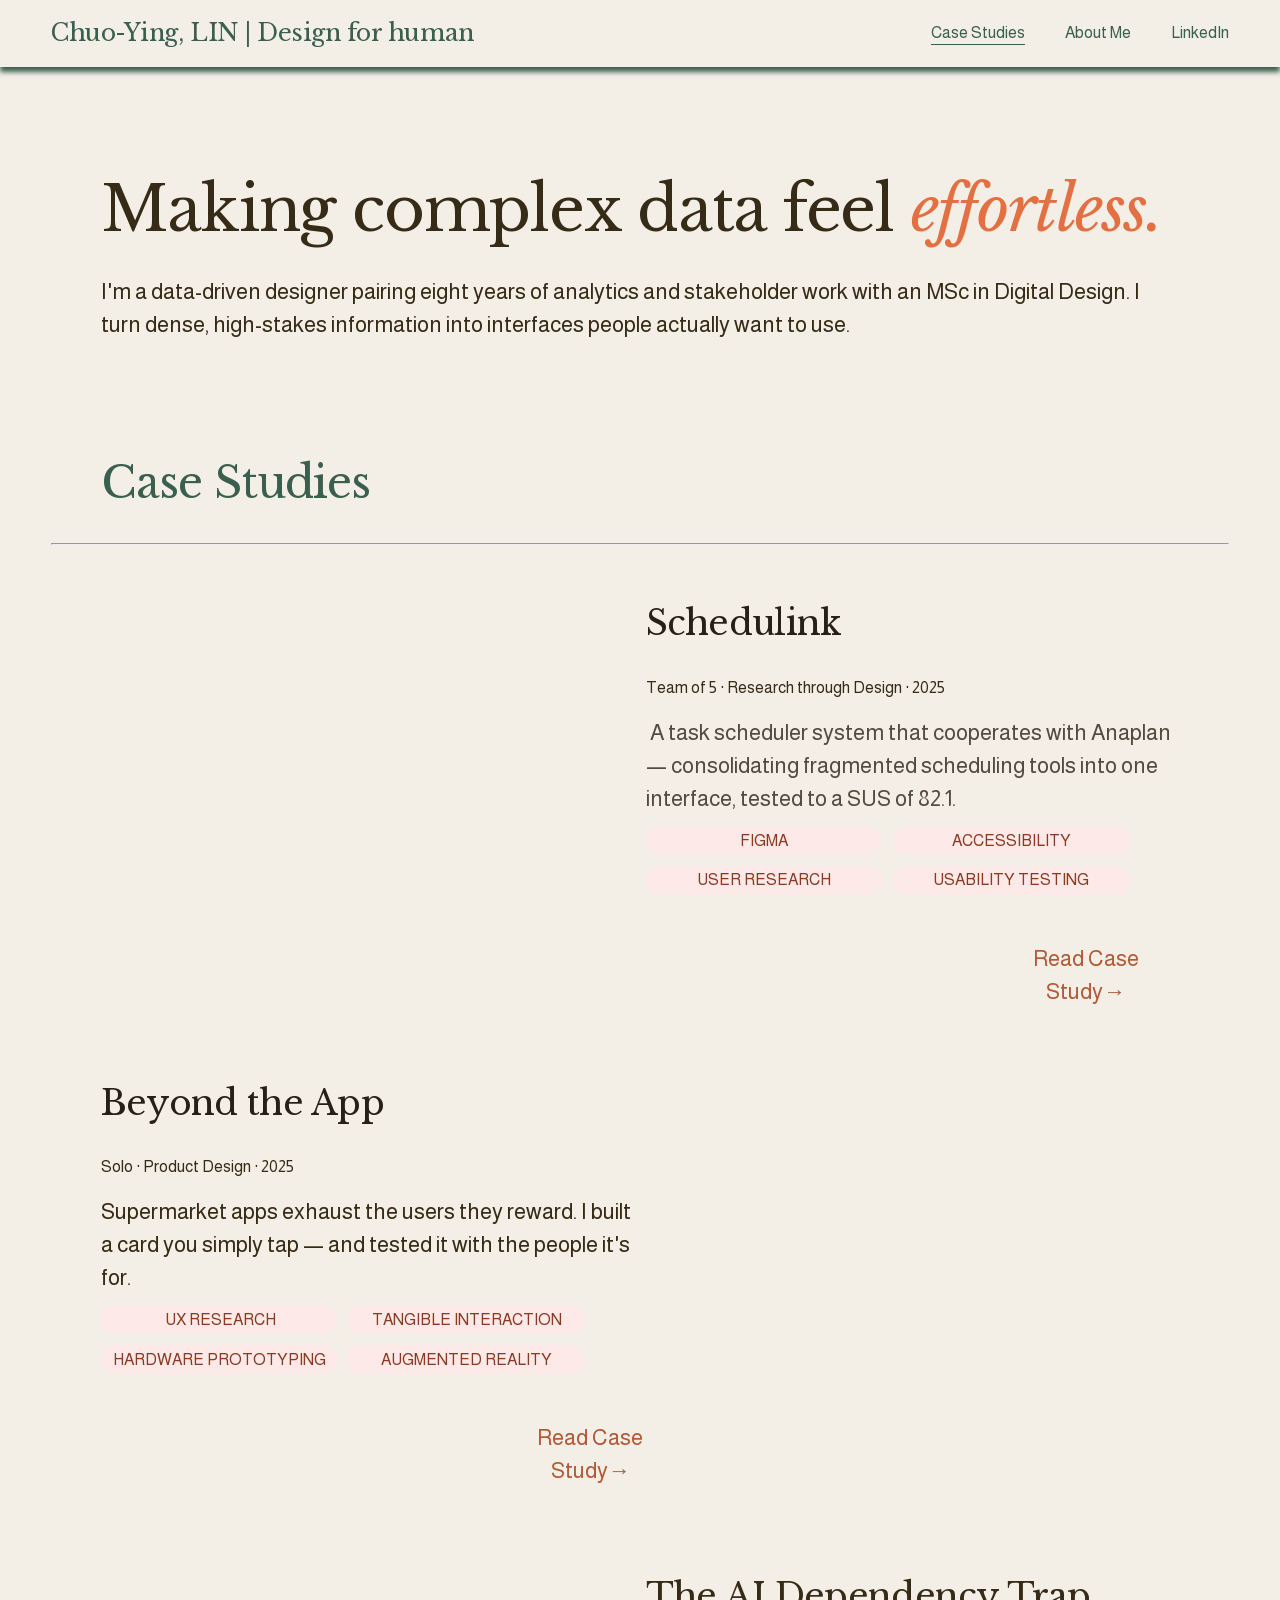
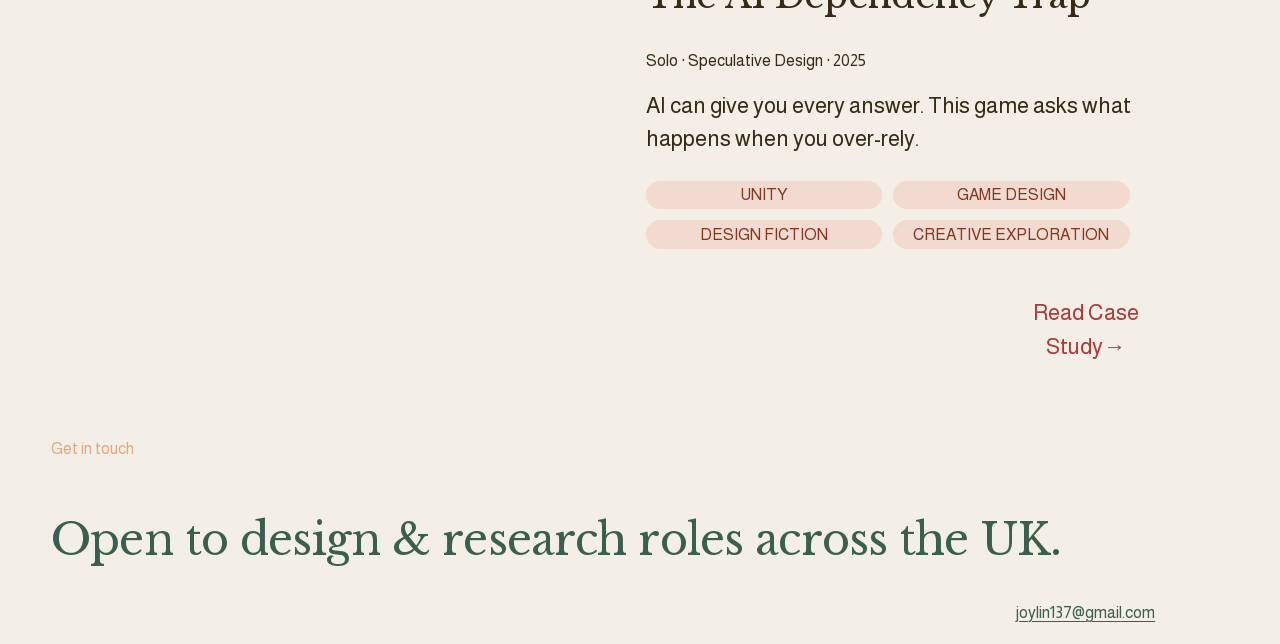
==== index.html @ f131fd14 "Complete portfolio pages, navigation and demonstration videos" ====
<!DOCTYPE html>

<html lang="en" xmlns:fb="http://www.facebook.com/2008/fbml" xmlns:og="http://opengraphprotocol.org/schema/">
<head>
<meta content="IE=edge,chrome=1" http-equiv="X-UA-Compatible"/>
<meta content="width=device-width, initial-scale=1" name="viewport"/>
<base href=""/>
<meta charset="utf-8"/>
<title>Chuo-Ying, LIN | Design for human</title>
<meta content="Sec-CH-UA-Platform-Version, Sec-CH-UA-Model" http-equiv="Accept-CH"/><link href="27d34fd9d0-default-favicon.ico" rel="icon" type="image/x-icon"/>
<meta content="Chuo-Ying, LIN | Design for human" property="og:site_name"/>
<meta content="Chuo-Ying, LIN | Design for human" property="og:title"/>
<meta content="website" property="og:type"/>
<meta content="Chuo-Ying, LIN | Design for human" itemprop="name"/>
<meta content="https://heron-scarlet-486f.squarespace.com" itemprop="url"/>
<meta content="Chuo-Ying, LIN | Design for human" name="twitter:title"/>
<meta content="https://heron-scarlet-486f.squarespace.com" name="twitter:url"/>
<meta content="summary" name="twitter:card"/>
<meta content="" name="description"/>
<style>
/* latin */
@font-face {
  font-family: 'Almarai';
  font-style: normal;
  font-weight: 700;
  font-display: swap;
  src: url("fd59261729-latin.woff2") format('woff2');
  unicode-range: U+0000-00FF, U+0131, U+0152-0153, U+02BB-02BC, U+02C6, U+02DA, U+02DC, U+0304, U+0308, U+0329, U+2000-206F, U+20AC, U+2122, U+2191, U+2193, U+2212, U+2215, U+FEFF, U+FFFD;
}
/* arabic */
@font-face {
  font-family: 'Almarai';
  font-style: normal;
  font-weight: 700;
  font-display: swap;
  src: url("c900087bc6-arabic.woff2") format('woff2');
  unicode-range: U+0600-06FF, U+0750-077F, U+0870-088E, U+0890-0891, U+0897-08E1, U+08E3-08FF, U+200C-200E, U+2010-2011, U+204F, U+2E41, U+FB50-FDFF, U+FE70-FE74, U+FE76-FEFC, U+102E0-102FB, U+10E60-10E7E, U+10EC2-10EC4, U+10EFC-10EFF, U+1EE00-1EE03, U+1EE05-1EE1F, U+1EE21-1EE22, U+1EE24, U+1EE27, U+1EE29-1EE32, U+1EE34-1EE37, U+1EE39, U+1EE3B, U+1EE42, U+1EE47, U+1EE49, U+1EE4B, U+1EE4D-1EE4F, U+1EE51-1EE52, U+1EE54, U+1EE57, U+1EE59, U+1EE5B, U+1EE5D, U+1EE5F, U+1EE61-1EE62, U+1EE64, U+1EE67-1EE6A, U+1EE6C-1EE72, U+1EE74-1EE77, U+1EE79-1EE7C, U+1EE7E, U+1EE80-1EE89, U+1EE8B-1EE9B, U+1EEA1-1EEA3, U+1EEA5-1EEA9, U+1EEAB-1EEBB, U+1EEF0-1EEF1;
}
/* latin */
@font-face {
  font-family: 'Almarai';
  font-style: normal;
  font-weight: 400;
  font-display: swap;
  src: url("6698c12792-latin.woff2") format('woff2');
  unicode-range: U+0000-00FF, U+0131, U+0152-0153, U+02BB-02BC, U+02C6, U+02DA, U+02DC, U+0304, U+0308, U+0329, U+2000-206F, U+20AC, U+2122, U+2191, U+2193, U+2212, U+2215, U+FEFF, U+FFFD;
}
/* arabic */
@font-face {
  font-family: 'Almarai';
  font-style: normal;
  font-weight: 400;
  font-display: swap;
  src: url("5f02bb0fc9-arabic.woff2") format('woff2');
  unicode-range: U+0600-06FF, U+0750-077F, U+0870-088E, U+0890-0891, U+0897-08E1, U+08E3-08FF, U+200C-200E, U+2010-2011, U+204F, U+2E41, U+FB50-FDFF, U+FE70-FE74, U+FE76-FEFC, U+102E0-102FB, U+10E60-10E7E, U+10EC2-10EC4, U+10EFC-10EFF, U+1EE00-1EE03, U+1EE05-1EE1F, U+1EE21-1EE22, U+1EE24, U+1EE27, U+1EE29-1EE32, U+1EE34-1EE37, U+1EE39, U+1EE3B, U+1EE42, U+1EE47, U+1EE49, U+1EE4B, U+1EE4D-1EE4F, U+1EE51-1EE52, U+1EE54, U+1EE57, U+1EE59, U+1EE5B, U+1EE5D, U+1EE5F, U+1EE61-1EE62, U+1EE64, U+1EE67-1EE6A, U+1EE6C-1EE72, U+1EE74-1EE77, U+1EE79-1EE7C, U+1EE7E, U+1EE80-1EE89, U+1EE8B-1EE9B, U+1EEA1-1EEA3, U+1EEA5-1EEA9, U+1EEAB-1EEBB, U+1EEF0-1EEF1;
}
/* latin */
@font-face {
  font-family: 'Libre Baskerville';
  font-style: italic;
  font-weight: 400;
  font-display: swap;
  src: url("f5c833bc6b-latin.woff2") format('woff2');
  unicode-range: U+0000-00FF, U+0131, U+0152-0153, U+02BB-02BC, U+02C6, U+02DA, U+02DC, U+0304, U+0308, U+0329, U+2000-206F, U+20AC, U+2122, U+2191, U+2193, U+2212, U+2215, U+FEFF, U+FFFD;
}
/* latin-ext */
@font-face {
  font-family: 'Libre Baskerville';
  font-style: italic;
  font-weight: 400;
  font-display: swap;
  src: url("65380b8a50-latin-ext.woff2") format('woff2');
  unicode-range: U+0100-02BA, U+02BD-02C5, U+02C7-02CC, U+02CE-02D7, U+02DD-02FF, U+0304, U+0308, U+0329, U+1D00-1DBF, U+1E00-1E9F, U+1EF2-1EFF, U+2020, U+20A0-20AB, U+20AD-20C0, U+2113, U+2C60-2C7F, U+A720-A7FF;
}
/* latin-ext */
@font-face {
  font-family: 'Libre Baskerville';
  font-style: normal;
  font-weight: 700;
  font-display: swap;
  src: url("0db8cda6ce-latin-ext.woff2") format('woff2');
  unicode-range: U+0100-02BA, U+02BD-02C5, U+02C7-02CC, U+02CE-02D7, U+02DD-02FF, U+0304, U+0308, U+0329, U+1D00-1DBF, U+1E00-1E9F, U+1EF2-1EFF, U+2020, U+20A0-20AB, U+20AD-20C0, U+2113, U+2C60-2C7F, U+A720-A7FF;
}
/* latin */
@font-face {
  font-family: 'Libre Baskerville';
  font-style: normal;
  font-weight: 700;
  font-display: swap;
  src: url("313c40c06b-latin.woff2") format('woff2');
  unicode-range: U+0000-00FF, U+0131, U+0152-0153, U+02BB-02BC, U+02C6, U+02DA, U+02DC, U+0304, U+0308, U+0329, U+2000-206F, U+20AC, U+2122, U+2191, U+2193, U+2212, U+2215, U+FEFF, U+FFFD;
}
/* latin */
@font-face {
  font-family: 'Libre Baskerville';
  font-style: normal;
  font-weight: 400;
  font-display: swap;
  src: url("2a86ee684d-latin.woff2") format('woff2');
  unicode-range: U+0000-00FF, U+0131, U+0152-0153, U+02BB-02BC, U+02C6, U+02DA, U+02DC, U+0304, U+0308, U+0329, U+2000-206F, U+20AC, U+2122, U+2191, U+2193, U+2212, U+2215, U+FEFF, U+FFFD;
}
/* latin-ext */
@font-face {
  font-family: 'Libre Baskerville';
  font-style: normal;
  font-weight: 400;
  font-display: swap;
  src: url("05c8846d68-latin-ext.woff2") format('woff2');
  unicode-range: U+0100-02BA, U+02BD-02C5, U+02C7-02CC, U+02CE-02D7, U+02DD-02FF, U+0304, U+0308, U+0329, U+1D00-1DBF, U+1E00-1E9F, U+1EF2-1EFF, U+2020, U+20A0-20AB, U+20AD-20C0, U+2113, U+2C60-2C7F, U+A720-A7FF;
}
</style>
<link href="5c6bf4104c25.css" rel="stylesheet" type="text/css"/>
<link href="fbe416521956.css" rel="stylesheet" type="text/css"/><link href="8441e3e62c55.css" rel="stylesheet" type="text/css"/><link href="683192df95f7.css" rel="stylesheet" type="text/css"/><link href="09b1dc1b3263.css" rel="stylesheet" type="text/css"/><link href="05590d81c155.css" rel="stylesheet" type="text/css"/><link href="92e365e55bc1.css" rel="stylesheet" type="text/css"/>
<link href="static.css" rel="stylesheet"/></head>
<body class="tweak-blog-alternating-side-by-side-width-full tweak-blog-alternating-side-by-side-image-aspect-ratio-11-square tweak-blog-alternating-side-by-side-text-alignment-left tweak-blog-alternating-side-by-side-read-more-style-show tweak-blog-alternating-side-by-side-image-text-alignment-middle tweak-blog-alternating-side-by-side-delimiter-bullet tweak-blog-alternating-side-by-side-meta-position-top tweak-blog-alternating-side-by-side-primary-meta-categories tweak-blog-alternating-side-by-side-secondary-meta-date tweak-blog-alternating-side-by-side-excerpt-show image-block-poster-text-alignment-center image-block-card-content-position-center image-block-card-text-alignment-left image-block-overlap-content-position-center image-block-overlap-text-alignment-left image-block-collage-content-position-center image-block-collage-text-alignment-left image-block-stack-text-alignment-left form-use-theme-colors form-field-style-solid form-field-shape-square form-field-border-all form-field-checkbox-type-icon form-field-checkbox-fill-solid form-field-checkbox-color-inverted form-field-checkbox-shape-square form-field-checkbox-layout-stack form-field-radio-type-icon form-field-radio-fill-solid form-field-radio-color-normal form-field-radio-shape-pill form-field-radio-layout-stack form-field-survey-fill-solid form-field-survey-color-normal form-field-survey-shape-pill form-field-hover-focus-outline form-submit-button-style-label tweak-global-animations-complexity-level-detailed tweak-global-animations-animation-style-fade tweak-global-animations-animation-type-none tweak-global-animations-animation-curve-ease tweak-blog-masonry-width-full tweak-blog-masonry-text-alignment-left tweak-blog-masonry-primary-meta-categories tweak-blog-masonry-secondary-meta-date tweak-blog-masonry-meta-position-top tweak-blog-masonry-read-more-style-show tweak-blog-masonry-delimiter-space tweak-blog-masonry-image-placement-above tweak-blog-masonry-excerpt-show tweak-portfolio-grid-overlay-width-full tweak-portfolio-grid-overlay-height-large tweak-portfolio-grid-overlay-image-aspect-ratio-34-three-four-vertical tweak-portfolio-grid-overlay-text-placement-center tweak-portfolio-grid-overlay-show-text-after-hover tweak-blog-single-column-width-full tweak-blog-single-column-text-alignment-center tweak-blog-single-column-image-placement-above tweak-blog-single-column-delimiter-bullet tweak-blog-single-column-read-more-style-show tweak-blog-single-column-primary-meta-date tweak-blog-single-column-secondary-meta-categories tweak-blog-single-column-meta-position-top tweak-blog-single-column-content-title-only header-width-full tweak-fixed-header tweak-fixed-header-style-basic tweak-blog-item-width-medium tweak-blog-item-text-alignment-center tweak-blog-item-meta-position-above-title tweak-blog-item-show-categories tweak-blog-item-show-date tweak-blog-item-delimiter-bullet tweak-blog-side-by-side-width-full tweak-blog-side-by-side-image-placement-left tweak-blog-side-by-side-image-aspect-ratio-11-square tweak-blog-side-by-side-primary-meta-categories tweak-blog-side-by-side-secondary-meta-date tweak-blog-side-by-side-meta-position-top tweak-blog-side-by-side-text-alignment-left tweak-blog-side-by-side-image-text-alignment-middle tweak-blog-side-by-side-read-more-style-show tweak-blog-side-by-side-delimiter-bullet tweak-blog-side-by-side-excerpt-show primary-button-style-solid primary-button-shape-pill secondary-button-style-outline secondary-button-shape-pill tertiary-button-style-outline tertiary-button-shape-square tweak-events-stacked-width-full tweak-events-stacked-height-large tweak-events-stacked-show-thumbnails tweak-events-stacked-thumbnail-size-32-standard tweak-events-stacked-date-style-with-text tweak-events-stacked-show-time tweak-events-stacked-show-location tweak-events-stacked-show-excerpt tweak-blog-basic-grid-width-inset tweak-blog-basic-grid-image-aspect-ratio-32-standard tweak-blog-basic-grid-text-alignment-left tweak-blog-basic-grid-delimiter-bullet tweak-blog-basic-grid-image-placement-above tweak-blog-basic-grid-read-more-style-show tweak-blog-basic-grid-primary-meta-date tweak-blog-basic-grid-secondary-meta-categories tweak-blog-basic-grid-excerpt-show tweak-portfolio-grid-basic-width-full tweak-portfolio-grid-basic-height-large tweak-portfolio-grid-basic-image-aspect-ratio-11-square tweak-portfolio-grid-basic-text-alignment-left tweak-portfolio-grid-basic-hover-effect-fade header-overlay-alignment-center tweak-portfolio-index-background-link-format-stacked tweak-portfolio-index-background-width-full tweak-portfolio-index-background-height-large tweak-portfolio-index-background-vertical-alignment-middle tweak-portfolio-index-background-horizontal-alignment-center tweak-portfolio-index-background-delimiter-none tweak-portfolio-index-background-animation-type-fade tweak-portfolio-index-background-animation-duration-medium tweak-portfolio-hover-follow-layout-inline tweak-portfolio-hover-follow-delimiter-bullet tweak-portfolio-hover-follow-animation-type-fade tweak-portfolio-hover-follow-animation-duration-fast tweak-portfolio-hover-static-layout-inline tweak-portfolio-hover-static-front tweak-portfolio-hover-static-delimiter-hyphen tweak-portfolio-hover-static-animation-type-fade tweak-portfolio-hover-static-animation-duration-fast hide-opentable-icons opentable-style-dark tweak-product-quick-view-button-style-floating tweak-product-quick-view-button-position-bottom tweak-product-quick-view-lightbox-excerpt-display-truncate tweak-product-quick-view-lightbox-show-arrows tweak-product-quick-view-lightbox-show-close-button tweak-product-quick-view-lightbox-controls-weight-light native-currency-code-gbp collection-type-page collection-6a208cc200edfe4a06536084 collection-layout-default homepage mobile-style-available sqs-seven-one static-portfolio" id="collection-6a208cc200edfe4a06536084" tabindex="-1">
<div class="clearfix site-wrapper" id="siteWrapper">
<header class="header theme-col--primary" id="header" style="
      
        --headerDropShadowColor: hsla(37.89, 37%, 90%, 1);
      
      
        --headerBorderColor: hsla(var(--black-hsl), 1);
      
      
        --solidHeaderBackgroundColor: hsla(var(--accent-hsl), 1);
      
      
        --solidHeaderNavigationColor: hsla(var(--black-hsl), 1);
      
      
        --gradientHeaderBackgroundColor: hsla(var(--accent-hsl), 1);
      
      
        --gradientHeaderNavigationColor: hsla(var(--black-hsl), 1);
      
    " tabindex="-1">
<svg style="display:none" viewbox="0 0 22 22" xmlns="http://www.w3.org/2000/svg">
<symbol id="circle">
<path d="M11.5 17C14.5376 17 17 14.5376 17 11.5C17 8.46243 14.5376 6 11.5 6C8.46243 6 6 8.46243 6 11.5C6 14.5376 8.46243 17 11.5 17Z" fill="none"></path>
</symbol>
<symbol id="circleFilled">
<path d="M11.5 17C14.5376 17 17 14.5376 17 11.5C17 8.46243 14.5376 6 11.5 6C8.46243 6 6 8.46243 6 11.5C6 14.5376 8.46243 17 11.5 17Z"></path>
</symbol>
<symbol id="dash">
<path d="M11 11H19H3"></path>
</symbol>
<symbol id="squareFilled">
<rect height="11" width="11" x="6" y="6"></rect>
</symbol>
<symbol id="square">
<rect fill="none" height="9" stroke="inherit" width="9" x="7" y="7"></rect>
</symbol>
<symbol id="plus">
<path d="M11 3V19"></path>
<path d="M19 11L3 11"></path>
</symbol>
<symbol id="closedArrow">
<path d="M11 11V2M11 18.1797L17 11.1477L5 11.1477L11 18.1797Z" fill="none"></path>
</symbol>
<symbol id="closedArrowFilled">
<path d="M11 11L11 2" fill="none" stroke="inherit"></path>
<path clip-rule="evenodd" d="M2.74695 9.38428L19.038 9.38428L10.8925 19.0846L2.74695 9.38428Z" fill-rule="evenodd" stroke-width="1"></path>
</symbol>
<symbol id="closedArrowHead" viewbox="0 0 22 22" xmlns="http://www.w3.org/2000/symbol">
<path d="M18 7L11 15L4 7L18 7Z" fill="none" stroke="inherit"></path>
</symbol>
<symbol id="closedArrowHeadFilled" viewbox="0 0 22 22" xmlns="http://www.w3.org/2000/symbol">
<path d="M18.875 6.5L11 15.5L3.125 6.5L18.875 6.5Z"></path>
</symbol>
<symbol id="openArrow">
<path d="M11 18.3591L11 3" fill="none" stroke="inherit"></path>
<path d="M18 11.5L11 18.5L4 11.5" fill="none" stroke="inherit"></path>
</symbol>
<symbol id="openArrowHead">
<path d="M18 7L11 14L4 7" fill="none"></path>
</symbol>
<symbol id="pinchedArrow">
<path d="M11 17.3591L11 2" fill="none"></path>
<path d="M2 11C5.85455 12.2308 8.81818 14.9038 11 18C13.1818 14.8269 16.1455 12.1538 20 11" fill="none"></path>
</symbol>
<symbol id="pinchedArrowFilled">
<path d="M11.05 10.4894C7.04096 8.73759 1.05005 8 1.05005 8C6.20459 11.3191 9.41368 14.1773 11.05 21C12.6864 14.0851 15.8955 11.227 21.05 8C21.05 8 15.0591 8.73759 11.05 10.4894Z" stroke-width="1"></path>
<path d="M11 11L11 1" fill="none"></path>
</symbol>
<symbol id="pinchedArrowHead">
<path d="M2 7.24091C5.85455 8.40454 8.81818 10.9318 11 13.8591C13.1818 10.8591 16.1455 8.33181 20 7.24091" fill="none"></path>
</symbol>
<symbol id="pinchedArrowHeadFilled">
<path d="M11.05 7.1591C7.04096 5.60456 1.05005 4.95001 1.05005 4.95001C6.20459 7.89547 9.41368 10.4318 11.05 16.4864C12.6864 10.35 15.8955 7.81365 21.05 4.95001C21.05 4.95001 15.0591 5.60456 11.05 7.1591Z"></path>
</symbol>
</svg>
<div class="sqs-announcement-bar-dropzone"></div>
<div class="header-announcement-bar-wrapper">
<a class="header-skip-link sqs-button-element--primary" href="#page">
        Skip to Content
      </a>
<style>
    @supports (-webkit-backdrop-filter: none) or (backdrop-filter: none) {
        .header-blur-background {

-webkit-backdrop-filter: blur(12px);
backdrop-filter: blur(12px);


        }
    }
</style>
<div class="header-border" style="


  
    border-width: 0px 0px 1px 0px !important;
  



"></div>
<div class="header-dropshadow" style="
  box-shadow: 0px 5px 5px 0px;
"></div>
<div>
<div class="header-background-solid" style="opacity: calc(100 * .01)"></div>
</div>
<div class="header-inner container--fluid header-mobile-layout-logo-left-nav-right header-layout-nav-right">
<div class="header-background theme-bg--primary"></div>
<div class="header-display-desktop">
<div class="header-title-nav-wrapper">
<div class="header-title">
<div class="header-title-text">
<a href="index.html" id="site-title">Chuo-Ying, LIN | Design for human</a>
</div>
</div>
<div class="header-nav">
<div class="header-nav-wrapper">
<nav class="header-nav-list">
<div class="header-nav-item header-nav-item--collection header-nav-item--active header-nav-item--homepage">
<a aria-current="page" href="index.html">
        Case Studies
      </a>
</div>
<div class="header-nav-item header-nav-item--collection">
<a href="about-me.html">
        About Me
      </a>
</div>
<div class="header-nav-item header-nav-item--external">
<a href="https://www.linkedin.com/in/chuo-ying-lin-6216887a/" rel="noopener noreferrer" target="_blank">LinkedIn</a>
</div>
</nav>
</div>
</div>
</div>
<div class="header-actions header-actions--right">
<div class="showOnMobile">
</div>
<div class="showOnDesktop">
</div>
</div>
<style>
  .top-bun, 
  .patty, 
  .bottom-bun {
    height: 1px;
  }
</style>
<div class="header-burger menu-overlay-does-not-have-visible-non-navigation-items no-actions">
<button class="header-burger-btn burger">
<span class="js-header-burger-open-title visually-hidden" hidden="">Open Menu</span>
<span class="js-header-burger-close-title visually-hidden" hidden="">Close Menu</span>
<div class="burger-box">
<div class="burger-inner header-menu-icon-doubleLineHamburger">
<div class="top-bun"></div>
<div class="patty"></div>
<div class="bottom-bun"></div>
</div>
</div>
</button>
</div>
</div>
<div class="header-display-mobile">
<div class="header-title-nav-wrapper">
<div class="header-title">
<div class="header-title-text">
<a href="index.html" id="site-title">Chuo-Ying, LIN | Design for human</a>
</div>
</div>
<div class="header-nav">
<div class="header-nav-wrapper">
<nav class="header-nav-list">
<div class="header-nav-item header-nav-item--collection header-nav-item--active header-nav-item--homepage">
<a aria-current="page" href="index.html">
        Case Studies
      </a>
</div>
<div class="header-nav-item header-nav-item--collection">
<a href="about-me.html">
        About Me
      </a>
</div>
<div class="header-nav-item header-nav-item--external">
<a href="https://www.linkedin.com/in/chuo-ying-lin-6216887a/" rel="noopener noreferrer" target="_blank">LinkedIn</a>
</div>
</nav>
</div>
</div>
</div>
<div class="header-actions header-actions--right">
<div class="showOnMobile">
</div>
<div class="showOnDesktop">
</div>
</div>
<style>
  .top-bun, 
  .patty, 
  .bottom-bun {
    height: 1px;
  }
</style>
<div class="header-burger menu-overlay-does-not-have-visible-non-navigation-items no-actions">
<button class="header-burger-btn burger">
<span class="js-header-burger-open-title visually-hidden" hidden="">Open Menu</span>
<span class="js-header-burger-close-title visually-hidden" hidden="">Close Menu</span>
<div class="burger-box">
<div class="burger-inner header-menu-icon-doubleLineHamburger">
<div class="top-bun"></div>
<div class="patty"></div>
<div class="bottom-bun"></div>
</div>
</div>
</button>
</div>
</div>
</div>
</div>
<div class="header-menu header-menu--folder-list white">
<div class="header-menu-bg theme-bg--primary"></div>
<div class="header-menu-nav">
<nav class="header-menu-nav-list">
<div class="header-menu-nav-folder">
<div class="header-menu-nav-folder-content">
<div class="header-menu-nav-wrapper">
<div class="container header-menu-nav-item header-menu-nav-item--collection header-menu-nav-item--active header-menu-nav-item--homepage">
<a aria-current="page" href="index.html">
<div class="header-menu-nav-item-content">
Case Studies
</div>
</a>
</div>
<div class="container header-menu-nav-item header-menu-nav-item--collection">
<a href="about-me.html">
<div class="header-menu-nav-item-content">
About Me
</div>
</a>
</div>
<div class="container header-menu-nav-item header-menu-nav-item--external">
<a href="https://www.linkedin.com/in/chuo-ying-lin-6216887a/" rel="noopener noreferrer" target="_blank">LinkedIn</a>
</div>
</div>
</div>
</div>
</nav>
</div>
</div>
</header>
<main class="container" id="page" role="main">
<article class="page-regions" id="page-regions">
<section class="region">
<section class="page-section full-bleed-section layout-engine-section background-width--full-bleed section-height--custom content-width--wide horizontal-alignment--center vertical-alignment--middle white" style="min-height: 1vh;">
<div class="section-border">
<div class="section-background">
</div>
</div>
<div class="content-wrapper" style="
      
        
          
          padding-top: calc(1vmax / 10); padding-bottom: calc(1vmax / 10);
        
      
    ">
<div class="content">
<div><style>

.fe-6a208cc200edfe4a06536086 {
  --grid-gutter: calc(var(--sqs-mobile-site-gutter, 6vw) - 11.0px);
  --cell-max-width: calc( ( var(--sqs-site-max-width, 1500px) - (11.0px * (8 - 1)) ) / 8 );

  display: grid;
  position: relative;
  grid-area: 1/1/-1/-1;
  grid-template-rows: repeat(11,minmax(24px, auto));
  grid-template-columns:
    minmax(var(--grid-gutter), 1fr)
    repeat(8, minmax(0, var(--cell-max-width)))
    minmax(var(--grid-gutter), 1fr);
  row-gap: 11.0px;
  column-gap: 11.0px;
  overflow-x: hidden;
  overflow-x: clip;
}

@media (min-width: 768px) {
  .background-width--inset .fe-6a208cc200edfe4a06536086 {
    --inset-padding: calc(var(--sqs-site-gutter) * 2);
  }

  .fe-6a208cc200edfe4a06536086 {
    --grid-gutter: calc(var(--sqs-site-gutter, 4vw) - 11.0px);
    --cell-max-width: calc( ( var(--sqs-site-max-width, 1500px) - (11.0px * (24 - 1)) ) / 24 );
    --inset-padding: 0vw;

    --row-height-scaling-factor: 0.0215;
    --container-width: min(var(--sqs-site-max-width, 1500px), calc(100vw - var(--sqs-site-gutter, 4vw) * 2 - var(--inset-padding) ));

    grid-template-rows: repeat(10,minmax(calc(var(--container-width) * var(--row-height-scaling-factor)), auto));
    grid-template-columns:
      minmax(var(--grid-gutter), 1fr)
      repeat(24, minmax(0, var(--cell-max-width)))
      minmax(var(--grid-gutter), 1fr);
  }
}


  .fe-block-c319d968d40729ed6d87 {
    grid-area: 2/2/10/10;
    z-index: 1;

    @media (max-width: 767px) {
      
      
    }
  }

  .fe-block-c319d968d40729ed6d87 .sqs-block {
    justify-content: center;
  }

  .fe-block-c319d968d40729ed6d87 .sqs-block-alignment-wrapper {
    align-items: center;
  }

  @media (min-width: 768px) {
    .fe-block-c319d968d40729ed6d87 {
      grid-area: 4/3/10/25;
      z-index: 2;

      

      
    }

    .fe-block-c319d968d40729ed6d87 .sqs-block {
      justify-content: flex-start;
    }

    .fe-block-c319d968d40729ed6d87 .sqs-block-alignment-wrapper {
      align-items: flex-start;
    }
  }

</style><div class="fluid-engine fe-6a208cc200edfe4a06536086"><div class="fe-block fe-block-c319d968d40729ed6d87"><div class="sqs-block website-component-block sqs-block-website-component sqs-block-html html-block" id="block-c319d968d40729ed6d87"><div class="sqs-block-content"><div class="sqs-text-block-container">
<div class="sqs-html-content"><h1 style="text-align: start; ; white-space:pre-wrap;"><span class="sqsrte-text-color--darkAccent">Making complex data feel </span><span class="sqsrte-text-color--custom" style="color: #E27043;"><em>effortless.</em></span></h1><p class="sqsrte-large" style="text-align: start; ; white-space:pre-wrap;"><span class="sqsrte-text-color--darkAccent">I'm a data-driven designer pairing eight years of analytics and stakeholder work with an MSc in Digital Design. I turn dense, high-stakes information into interfaces people actually want to use.</span></p></div>
<style id="container-styles">#block-c319d968d40729ed6d87 {
    
    --stroke-style: none;--stroke-thickness: 6px;
    
      
      
      
    



  }

  #block-c319d968d40729ed6d87 .sqs-html-content {
    
    --tweak-text-block-padding: 6% 6% 6% 6%;
  --tweak-text-block-padding: initial;
}

  .fe-block-c319d968d40729ed6d87 {
      mix-blend-mode: var(--tweak-text-block-blend
  );
      border-radius: var(--tweak-text-block-radius);
  }

  
  
.fe-block-c319d968d40729ed6d87 {
      --tweak-text-block-radius: 0px 0px 0px 0px;
    }


  
  .fe-block-c319d968d40729ed6d87 {
      --tweak-text-block-blend
  : normal;
    }
  

  .fe-block-c319d968d40729ed6d87 {
    --blur-value: blur(15px);}

</style>
<style id="override-container-styles">
    @media screen and (max-width: 767px) {
          


#block-c319d968d40729ed6d87 {

}
        }
    
  
    @media screen and (max-width: 767px) {
          #block-c319d968d40729ed6d87 .sqs-html-content {

}
        }
    
  @media screen and (max-width: 767px) {
          
          

          
          
          
        }</style>
<style class="transform-overrides-vars">
</style>
</div>
</div></div></div></div></div>
</div>
</div>
</section>
<section class="page-section has-section-divider full-bleed-section layout-engine-section background-width--full-bleed section-height--custom content-width--wide horizontal-alignment--center vertical-alignment--middle white" style="min-height: 1vh;">
<div class="section-border" style="clip-path: url(#section-divider-6a208cc200edfe4a0653608a);">
<div class="section-background">
</div>
</div>
<div class="content-wrapper" style="
      
        
          
          padding-top: calc(1vmax / 10); padding-bottom: calc(1vmax / 10);
        
      
    ">
<div class="content">
<div><style>

.fe-6a208cc200edfe4a06536089 {
  --grid-gutter: calc(var(--sqs-mobile-site-gutter, 6vw) - 11.0px);
  --cell-max-width: calc( ( var(--sqs-site-max-width, 1500px) - (11.0px * (8 - 1)) ) / 8 );

  display: grid;
  position: relative;
  grid-area: 1/1/-1/-1;
  grid-template-rows: repeat(28,minmax(24px, auto));
  grid-template-columns:
    minmax(var(--grid-gutter), 1fr)
    repeat(8, minmax(0, var(--cell-max-width)))
    minmax(var(--grid-gutter), 1fr);
  row-gap: 11.0px;
  column-gap: 11.0px;
  overflow-x: hidden;
  overflow-x: clip;
}

@media (min-width: 768px) {
  .background-width--inset .fe-6a208cc200edfe4a06536089 {
    --inset-padding: calc(var(--sqs-site-gutter) * 2);
  }

  .fe-6a208cc200edfe4a06536089 {
    --grid-gutter: calc(var(--sqs-site-gutter, 4vw) - 11.0px);
    --cell-max-width: calc( ( var(--sqs-site-max-width, 1500px) - (11.0px * (24 - 1)) ) / 24 );
    --inset-padding: 0vw;

    --row-height-scaling-factor: 0.0215;
    --container-width: min(var(--sqs-site-max-width, 1500px), calc(100vw - var(--sqs-site-gutter, 4vw) * 2 - var(--inset-padding) ));

    grid-template-rows: repeat(16,minmax(calc(var(--container-width) * var(--row-height-scaling-factor)), auto));
    grid-template-columns:
      minmax(var(--grid-gutter), 1fr)
      repeat(24, minmax(0, var(--cell-max-width)))
      minmax(var(--grid-gutter), 1fr);
  }
}


  .fe-block-6828f87f0c7d4d956ced {
    grid-area: 1/2/2/10;
    z-index: 2;

    @media (max-width: 767px) {
      
        
      
      
    }
  }

  .fe-block-6828f87f0c7d4d956ced .sqs-block {
    justify-content: center;
  }

  .fe-block-6828f87f0c7d4d956ced .sqs-block-alignment-wrapper {
    align-items: center;
  }

  @media (min-width: 768px) {
    .fe-block-6828f87f0c7d4d956ced {
      grid-area: 4/2/5/26;
      z-index: 3;

      
        
      

      
    }

    .fe-block-6828f87f0c7d4d956ced .sqs-block {
      justify-content: center;
    }

    .fe-block-6828f87f0c7d4d956ced .sqs-block-alignment-wrapper {
      align-items: center;
    }
  }

  .fe-block-f86ef6658e19fb8404c1 {
    grid-area: 2/2/4/10;
    z-index: 1;

    @media (max-width: 767px) {
      
      
    }
  }

  .fe-block-f86ef6658e19fb8404c1 .sqs-block {
    justify-content: flex-start;
  }

  .fe-block-f86ef6658e19fb8404c1 .sqs-block-alignment-wrapper {
    align-items: flex-start;
  }

  @media (min-width: 768px) {
    .fe-block-f86ef6658e19fb8404c1 {
      grid-area: 2/3/4/25;
      z-index: 2;

      

      
    }

    .fe-block-f86ef6658e19fb8404c1 .sqs-block {
      justify-content: flex-start;
    }

    .fe-block-f86ef6658e19fb8404c1 .sqs-block-alignment-wrapper {
      align-items: flex-start;
    }
  }

  .fe-block-aef396fa3529f5c97753 {
    grid-area: 4/2/10/10;
    z-index: 2;

    @media (max-width: 767px) {
      
      
    }
  }

  .fe-block-aef396fa3529f5c97753 .sqs-block {
    justify-content: flex-end;
  }

  .fe-block-aef396fa3529f5c97753 .sqs-block-alignment-wrapper {
    align-items: flex-end;
  }

  @media (min-width: 768px) {
    .fe-block-aef396fa3529f5c97753 {
      grid-area: 6/14/12/25;
      z-index: 4;

      

      
    }

    .fe-block-aef396fa3529f5c97753 .sqs-block {
      justify-content: flex-start;
    }

    .fe-block-aef396fa3529f5c97753 .sqs-block-alignment-wrapper {
      align-items: flex-start;
    }
  }

  .fe-block-723d7da1d6e8621dc7c1 {
    grid-area: 10/2/12/10;
    z-index: 5;

    @media (max-width: 767px) {
      
      
    }
  }

  .fe-block-723d7da1d6e8621dc7c1 .sqs-block {
    justify-content: center;
  }

  .fe-block-723d7da1d6e8621dc7c1 .sqs-block-alignment-wrapper {
    align-items: center;
  }

  @media (min-width: 768px) {
    .fe-block-723d7da1d6e8621dc7c1 {
      grid-area: 12/19/13/24;
      z-index: 8;

      

      
    }

    .fe-block-723d7da1d6e8621dc7c1 .sqs-block {
      justify-content: center;
    }

    .fe-block-723d7da1d6e8621dc7c1 .sqs-block-alignment-wrapper {
      align-items: center;
    }
  }

  .fe-block-54b2bd9221d1fe484955 {
    grid-area: 12/2/20/10;
    z-index: 0;

    @media (max-width: 767px) {
      
      
    }
  }

  .fe-block-54b2bd9221d1fe484955 .sqs-block {
    justify-content: center;
  }

  .fe-block-54b2bd9221d1fe484955 .sqs-block-alignment-wrapper {
    align-items: center;
  }

  @media (min-width: 768px) {
    .fe-block-54b2bd9221d1fe484955 {
      grid-area: 5/3/16/13;
      z-index: 1;

      

      
    }

    .fe-block-54b2bd9221d1fe484955 .sqs-block {
      justify-content: center;
    }

    .fe-block-54b2bd9221d1fe484955 .sqs-block-alignment-wrapper {
      align-items: center;
    }
  }

  .fe-block-0e3fcbe2180c3047b92a {
    grid-area: 20/2/22/10;
    z-index: 6;

    @media (max-width: 767px) {
      
      
    }
  }

  .fe-block-0e3fcbe2180c3047b92a .sqs-block {
    justify-content: center;
  }

  .fe-block-0e3fcbe2180c3047b92a .sqs-block-alignment-wrapper {
    align-items: center;
  }

  @media (min-width: 768px) {
    .fe-block-0e3fcbe2180c3047b92a {
      grid-area: 12/14/13/19;
      z-index: 9;

      

      
    }

    .fe-block-0e3fcbe2180c3047b92a .sqs-block {
      justify-content: center;
    }

    .fe-block-0e3fcbe2180c3047b92a .sqs-block-alignment-wrapper {
      align-items: center;
    }
  }

  .fe-block-759658b10d27688824ce {
    grid-area: 22/2/24/10;
    z-index: 6;

    @media (max-width: 767px) {
      
      
    }
  }

  .fe-block-759658b10d27688824ce .sqs-block {
    justify-content: center;
  }

  .fe-block-759658b10d27688824ce .sqs-block-alignment-wrapper {
    align-items: center;
  }

  @media (min-width: 768px) {
    .fe-block-759658b10d27688824ce {
      grid-area: 13/14/14/19;
      z-index: 9;

      

      
    }

    .fe-block-759658b10d27688824ce .sqs-block {
      justify-content: center;
    }

    .fe-block-759658b10d27688824ce .sqs-block-alignment-wrapper {
      align-items: center;
    }
  }

  .fe-block-86001f39364cd46a574d {
    grid-area: 24/2/26/10;
    z-index: 6;

    @media (max-width: 767px) {
      
      
    }
  }

  .fe-block-86001f39364cd46a574d .sqs-block {
    justify-content: center;
  }

  .fe-block-86001f39364cd46a574d .sqs-block-alignment-wrapper {
    align-items: center;
  }

  @media (min-width: 768px) {
    .fe-block-86001f39364cd46a574d {
      grid-area: 13/19/14/24;
      z-index: 9;

      

      
    }

    .fe-block-86001f39364cd46a574d .sqs-block {
      justify-content: center;
    }

    .fe-block-86001f39364cd46a574d .sqs-block-alignment-wrapper {
      align-items: center;
    }
  }

  .fe-block-1524eb6f2f4254fe4317 {
    grid-area: 27/2/29/10;
    z-index: 3;

    @media (max-width: 767px) {
      
      
    }
  }

  .fe-block-1524eb6f2f4254fe4317 .sqs-block {
    justify-content: center;
  }

  .fe-block-1524eb6f2f4254fe4317 .sqs-block-alignment-wrapper {
    align-items: center;
  }

  @media (min-width: 768px) {
    .fe-block-1524eb6f2f4254fe4317 {
      grid-area: 15/21/17/25;
      z-index: 6;

      

      
    }

    .fe-block-1524eb6f2f4254fe4317 .sqs-block {
      justify-content: flex-start;
    }

    .fe-block-1524eb6f2f4254fe4317 .sqs-block-alignment-wrapper {
      align-items: flex-start;
    }
  }

</style><div class="fluid-engine fe-6a208cc200edfe4a06536089"><div class="fe-block fe-block-6828f87f0c7d4d956ced"><div class="sqs-block website-component-block sqs-block-website-component sqs-block-horizontalrule horizontalrule-block" id="block-6828f87f0c7d4d956ced"><div class="sqs-block-content">
<div>
<hr/>
<style class="transform-overrides-vars">
</style>
</div>
</div></div></div><div class="fe-block fe-block-f86ef6658e19fb8404c1"><div class="sqs-block website-component-block sqs-block-website-component sqs-block-html html-block" id="block-f86ef6658e19fb8404c1"><div class="sqs-block-content"><div class="sqs-text-block-container">
<div class="sqs-html-content"><h2 style="white-space:pre-wrap;">Case Studies</h2></div>
<style id="container-styles">#block-f86ef6658e19fb8404c1 {
    
    --stroke-style: none;--stroke-thickness: 6px;
    
      
      
      
    



  }

  #block-f86ef6658e19fb8404c1 .sqs-html-content {
    
    --tweak-text-block-padding: 6% 6% 6% 6%;
  --tweak-text-block-padding: initial;
}

  .fe-block-f86ef6658e19fb8404c1 {
      mix-blend-mode: var(--tweak-text-block-blend
  );
      border-radius: var(--tweak-text-block-radius);
  }

  
  
.fe-block-f86ef6658e19fb8404c1 {
      --tweak-text-block-radius: 0px 0px 0px 0px;
    }


  
  .fe-block-f86ef6658e19fb8404c1 {
      --tweak-text-block-blend
  : normal;
    }
  

  .fe-block-f86ef6658e19fb8404c1 {
    --blur-value: blur(15px);}

</style>
<style id="override-container-styles">
    @media screen and (max-width: 767px) {
          


#block-f86ef6658e19fb8404c1 {

}
        }
    
  
    @media screen and (max-width: 767px) {
          #block-f86ef6658e19fb8404c1 .sqs-html-content {

}
        }
    
  @media screen and (max-width: 767px) {
          
          

          
          
          
        }</style>
<style class="transform-overrides-vars">
</style>
</div>
</div></div></div><div class="fe-block fe-block-aef396fa3529f5c97753"><div class="sqs-block website-component-block sqs-block-website-component sqs-block-html html-block" id="block-aef396fa3529f5c97753"><div class="sqs-block-content"><div class="sqs-text-block-container">
<div class="sqs-html-content"><h3 style="text-align: start; ; white-space:pre-wrap;"><span class="sqsrte-text-color--custom" style="color: #262019;">Schedulink</span></h3><p style="text-align: start; ; white-space:pre-wrap;"><span class="sqsrte-text-color--darkAccent">Team of 5 · Research through Design · 2025</span></p><p class="sqsrte-large" style="text-align: start; ; white-space:pre-wrap;"><span class="sqsrte-text-color--custom" style="color: #534B3F;"> A task scheduler system that cooperates with Anaplan — consolidating fragmented scheduling tools into one interface, tested to a SUS of 82.1.</span></p></div>
<style id="container-styles">#block-aef396fa3529f5c97753 {
    
    --stroke-style: none;--stroke-thickness: 6px;
    
      
      
      
    



  }

  #block-aef396fa3529f5c97753 .sqs-html-content {
    
    --tweak-text-block-padding: 6% 6% 6% 6%;
  --tweak-text-block-padding: initial;
}

  .fe-block-aef396fa3529f5c97753 {
      mix-blend-mode: var(--tweak-text-block-blend
  );
      border-radius: var(--tweak-text-block-radius);
  }

  
  
.fe-block-aef396fa3529f5c97753 {
      --tweak-text-block-radius: 0px 0px 0px 0px;
    }


  
  .fe-block-aef396fa3529f5c97753 {
      --tweak-text-block-blend
  : normal;
    }
  

  .fe-block-aef396fa3529f5c97753 {
    --blur-value: blur(15px);}

</style>
<style id="override-container-styles">
    @media screen and (max-width: 767px) {
          


#block-aef396fa3529f5c97753 {

}
        }
    
  
    @media screen and (max-width: 767px) {
          #block-aef396fa3529f5c97753 .sqs-html-content {

}
        }
    
  @media screen and (max-width: 767px) {
          
          

          
          
          
        }</style>
<style class="transform-overrides-vars">
</style>
</div>
</div></div></div><div class="fe-block fe-block-723d7da1d6e8621dc7c1"><div class="sqs-block website-component-block sqs-block-website-component sqs-block-html html-block sqs-background-enabled" id="block-723d7da1d6e8621dc7c1"><div class="sqs-block-content"><div class="sqs-text-block-container">
<div class="sqs-html-content"><p style="text-align: center; ; white-space:pre-wrap;"><span class="sqsrte-text-color--custom" style="color: #8A3A22;">ACCESSIBILITY</span></p></div>
<style id="container-styles">#block-723d7da1d6e8621dc7c1 {
    
    --stroke-style: none;--stroke-thickness: 6px;
    
      
      
      
    

--tweak-text-block-background-color: hsla(5.22, 85%, 95%, 1)
;
    box-sizing: border-box;
    height: 100%;
    

    

  }

  #block-723d7da1d6e8621dc7c1 .sqs-html-content {
    
    --tweak-text-block-padding: 1% 3% 1% 3%;
  padding: var(--tweak-text-block-padding);
  
}

  .fe-block-723d7da1d6e8621dc7c1 {
      mix-blend-mode: var(--tweak-text-block-blend
  );
      border-radius: var(--tweak-text-block-radius);
  }

  
  
.fe-block-723d7da1d6e8621dc7c1 {
      --tweak-text-block-radius: 30px 30px 30px 30px;
    }#block-723d7da1d6e8621dc7c1 {
      border-radius: var(--tweak-text-block-radius);
    }


  
  .fe-block-723d7da1d6e8621dc7c1 {
      --tweak-text-block-blend
  : multiply;
    }
  

  .fe-block-723d7da1d6e8621dc7c1 {
    --blur-value: blur(15px);backdrop-filter: var(--blur-value);
        filter: unset;}

</style>
<style id="override-container-styles">
    @media screen and (max-width: 767px) {
          


#block-723d7da1d6e8621dc7c1 {

}
        }
    
  
    @media screen and (max-width: 767px) {
          #block-723d7da1d6e8621dc7c1 .sqs-html-content {

}
        }
    
  @media screen and (max-width: 767px) {
          
          

          
          
          
        }</style>
<style class="transform-vars">
    .fe-block-723d7da1d6e8621dc7c1 {
      --opacity: 100%;
      --translate-x: 0px;
      --translate-y: 0px;
      --rotation: 0deg;
      --scale-x: 100%;
      --scale-y: 100%;
      --skew-x: 0deg;
      --skew-y: 0deg;
      --origin-x: 50%;
      --origin-y: 50%;
      --block-transform: none;

      opacity: var(--opacity, 1);
      transform: var(--block-transform);
      transform-origin: var(--origin-x) var(--origin-y);
    }
  </style><style class="transform-overrides-vars">
</style>
</div>
</div></div></div><div class="fe-block fe-block-54b2bd9221d1fe484955"><div class="sqs-block website-component-block sqs-block-website-component sqs-block-image image-block" id="block-54b2bd9221d1fe484955"><div class="sqs-block-content">
<div class="fluid-image-component-root image-block-outer-wrapper design-layout-fluid image-position-left image-component-container-fit combination-animation-site-default individual-animation-site-default }">
<div class="fluid-image-animation-wrapper sqs-image sqs-block-alignment-wrapper">
<div class="fluid-image-container sqs-image-content js-image-container visitor-mode">
<div class="js-content-mode-element-wrapper js-content-mode-element-system_desktop">
<div class="js-content-mode-element content-fit">
<img alt="dashboard" decoding="async" height="1291" src="5ca93f7268-dashboard.jpg" style="display:block;object-position: var(--image-component-focal-point);object-fit: var(--image-component-object-fit);" width="2234"/>
<div class="fluidImageOverlay"></div>
</div>
</div>
</div>
</div>
<style>
      
      
      
      #block-54b2bd9221d1fe484955 {
        --image-component-focal-point: 50% 50%;
        
  --image-component-object-fit: contain;
  --image-component-overlay-opacity: 0;
  --image-component-overlay-blend-mode: normal;
  
  --image-component-native-aspect-ratio: 2234/1291;
  
  
  

      }
      #block-54b2bd9221d1fe484955 .fluid-image-container.visitor-mode {
        
  
  overflow: hidden;-webkit-mask-image: -webkit-radial-gradient(white, black);clip-path: none;-webkit-clip-path: none;

      }
      #block-54b2bd9221d1fe484955 .js-content-mode-element-wrapper {
        position: relative;
        width: 100%;
        height: 100%;
        display: none;
      }
      #block-54b2bd9221d1fe484955 .js-content-mode-element-system_desktop {
        display: block;
      }
    </style>
<style class="transform-vars">
    .fe-block-54b2bd9221d1fe484955 {
      --opacity: 100%;
      --translate-x: 0px;
      --translate-y: 0px;
      --rotation: 0deg;
      --scale-x: 100%;
      --scale-y: 100%;
      --skew-x: 0deg;
      --skew-y: 0deg;
      --origin-x: 50%;
      --origin-y: 50%;
      --block-transform: none;

      opacity: var(--opacity, 1);
      transform: var(--block-transform);
      transform-origin: var(--origin-x) var(--origin-y);
    }
  </style><style class="transform-overrides-vars">
</style>
</div>
</div></div></div><div class="fe-block fe-block-0e3fcbe2180c3047b92a"><div class="sqs-block website-component-block sqs-block-website-component sqs-block-html html-block sqs-background-enabled" id="block-0e3fcbe2180c3047b92a"><div class="sqs-block-content"><div class="sqs-text-block-container">
<div class="sqs-html-content"><p style="text-align: center; ; white-space:pre-wrap;"><span class="sqsrte-text-color--custom" style="color: #8A3A22;">FIGMA</span></p></div>
<style id="container-styles">#block-0e3fcbe2180c3047b92a {
    
    --stroke-style: none;--stroke-thickness: 6px;
    
      
      
      
    

--tweak-text-block-background-color: hsla(5.22, 85%, 95%, 1)
;
    box-sizing: border-box;
    height: 100%;
    

    

  }

  #block-0e3fcbe2180c3047b92a .sqs-html-content {
    
    --tweak-text-block-padding: 1% 3% 1% 3%;
  padding: var(--tweak-text-block-padding);
  
}

  .fe-block-0e3fcbe2180c3047b92a {
      mix-blend-mode: var(--tweak-text-block-blend
  );
      border-radius: var(--tweak-text-block-radius);
  }

  
  
.fe-block-0e3fcbe2180c3047b92a {
      --tweak-text-block-radius: 30px 30px 30px 30px;
    }#block-0e3fcbe2180c3047b92a {
      border-radius: var(--tweak-text-block-radius);
    }


  
  .fe-block-0e3fcbe2180c3047b92a {
      --tweak-text-block-blend
  : multiply;
    }
  

  .fe-block-0e3fcbe2180c3047b92a {
    --blur-value: blur(15px);backdrop-filter: var(--blur-value);
        filter: unset;}

</style>
<style id="override-container-styles">
    @media screen and (max-width: 767px) {
          


#block-0e3fcbe2180c3047b92a {

}
        }
    
  
    @media screen and (max-width: 767px) {
          #block-0e3fcbe2180c3047b92a .sqs-html-content {

}
        }
    
  @media screen and (max-width: 767px) {
          
          

          
          
          
        }</style>
<style class="transform-vars">
    .fe-block-0e3fcbe2180c3047b92a {
      --opacity: 100%;
      --translate-x: 0px;
      --translate-y: 0px;
      --rotation: 0deg;
      --scale-x: 100%;
      --scale-y: 100%;
      --skew-x: 0deg;
      --skew-y: 0deg;
      --origin-x: 50%;
      --origin-y: 50%;
      --block-transform: none;

      opacity: var(--opacity, 1);
      transform: var(--block-transform);
      transform-origin: var(--origin-x) var(--origin-y);
    }
  </style><style class="transform-overrides-vars">
</style>
</div>
</div></div></div><div class="fe-block fe-block-759658b10d27688824ce"><div class="sqs-block website-component-block sqs-block-website-component sqs-block-html html-block sqs-background-enabled" id="block-759658b10d27688824ce"><div class="sqs-block-content"><div class="sqs-text-block-container">
<div class="sqs-html-content"><p style="text-align: center; ; white-space:pre-wrap;"><span class="sqsrte-text-color--custom" style="color: #8A3A22;">USER RESEARCH</span></p></div>
<style id="container-styles">#block-759658b10d27688824ce {
    
    --stroke-style: none;--stroke-thickness: 6px;
    
      
      
      
    

--tweak-text-block-background-color: hsla(5.22, 85%, 95%, 1)
;
    box-sizing: border-box;
    height: 100%;
    

    

  }

  #block-759658b10d27688824ce .sqs-html-content {
    
    --tweak-text-block-padding: 1% 3% 1% 3%;
  padding: var(--tweak-text-block-padding);
  
}

  .fe-block-759658b10d27688824ce {
      mix-blend-mode: var(--tweak-text-block-blend
  );
      border-radius: var(--tweak-text-block-radius);
  }

  
  
.fe-block-759658b10d27688824ce {
      --tweak-text-block-radius: 30px 30px 30px 30px;
    }#block-759658b10d27688824ce {
      border-radius: var(--tweak-text-block-radius);
    }


  
  .fe-block-759658b10d27688824ce {
      --tweak-text-block-blend
  : multiply;
    }
  

  .fe-block-759658b10d27688824ce {
    --blur-value: blur(15px);backdrop-filter: var(--blur-value);
        filter: unset;}

</style>
<style id="override-container-styles">
    @media screen and (max-width: 767px) {
          


#block-759658b10d27688824ce {

}
        }
    
  
    @media screen and (max-width: 767px) {
          #block-759658b10d27688824ce .sqs-html-content {

}
        }
    
  @media screen and (max-width: 767px) {
          
          

          
          
          
        }</style>
<style class="transform-vars">
    .fe-block-759658b10d27688824ce {
      --opacity: 100%;
      --translate-x: 0px;
      --translate-y: 0px;
      --rotation: 0deg;
      --scale-x: 100%;
      --scale-y: 100%;
      --skew-x: 0deg;
      --skew-y: 0deg;
      --origin-x: 50%;
      --origin-y: 50%;
      --block-transform: none;

      opacity: var(--opacity, 1);
      transform: var(--block-transform);
      transform-origin: var(--origin-x) var(--origin-y);
    }
  </style><style class="transform-overrides-vars">
</style>
</div>
</div></div></div><div class="fe-block fe-block-86001f39364cd46a574d"><div class="sqs-block website-component-block sqs-block-website-component sqs-block-html html-block sqs-background-enabled" id="block-86001f39364cd46a574d"><div class="sqs-block-content"><div class="sqs-text-block-container">
<div class="sqs-html-content"><p style="text-align: center; ; white-space:pre-wrap;"><span class="sqsrte-text-color--custom" style="color: #8A3A22;">USABILITY TESTING</span></p></div>
<style id="container-styles">#block-86001f39364cd46a574d {
    
    --stroke-style: none;--stroke-thickness: 6px;
    
      
      
      
    

--tweak-text-block-background-color: hsla(5.22, 85%, 95%, 1)
;
    box-sizing: border-box;
    height: 100%;
    

    

  }

  #block-86001f39364cd46a574d .sqs-html-content {
    
    --tweak-text-block-padding: 1% 3% 1% 3%;
  padding: var(--tweak-text-block-padding);
  
}

  .fe-block-86001f39364cd46a574d {
      mix-blend-mode: var(--tweak-text-block-blend
  );
      border-radius: var(--tweak-text-block-radius);
  }

  
  
.fe-block-86001f39364cd46a574d {
      --tweak-text-block-radius: 30px 30px 30px 30px;
    }#block-86001f39364cd46a574d {
      border-radius: var(--tweak-text-block-radius);
    }


  
  .fe-block-86001f39364cd46a574d {
      --tweak-text-block-blend
  : multiply;
    }
  

  .fe-block-86001f39364cd46a574d {
    --blur-value: blur(15px);backdrop-filter: var(--blur-value);
        filter: unset;}

</style>
<style id="override-container-styles">
    @media screen and (max-width: 767px) {
          


#block-86001f39364cd46a574d {

}
        }
    
  
    @media screen and (max-width: 767px) {
          #block-86001f39364cd46a574d .sqs-html-content {

}
        }
    
  @media screen and (max-width: 767px) {
          
          

          
          
          
        }</style>
<style class="transform-vars">
    .fe-block-86001f39364cd46a574d {
      --opacity: 100%;
      --translate-x: 0px;
      --translate-y: 0px;
      --rotation: 0deg;
      --scale-x: 100%;
      --scale-y: 100%;
      --skew-x: 0deg;
      --skew-y: 0deg;
      --origin-x: 50%;
      --origin-y: 50%;
      --block-transform: none;

      opacity: var(--opacity, 1);
      transform: var(--block-transform);
      transform-origin: var(--origin-x) var(--origin-y);
    }
  </style><style class="transform-overrides-vars">
</style>
</div>
</div></div></div><div class="fe-block fe-block-1524eb6f2f4254fe4317"><div class="sqs-block website-component-block sqs-block-website-component sqs-block-html html-block" id="block-1524eb6f2f4254fe4317"><div class="sqs-block-content"><div class="sqs-text-block-container">
<div class="sqs-html-content"><p class="sqsrte-large" style="text-align: center; ; white-space:pre-wrap;"><span class="sqsrte-text-highlight"><a href="schedulink.html"><span class="sqsrte-text-color--custom" style="color: #B05A38;">Read Case Study→</span></a></span></p></div>
<style id="container-styles">#block-1524eb6f2f4254fe4317 {
    
    --stroke-style: none;--stroke-thickness: 6px;
    
      
      
      
    



  }

  #block-1524eb6f2f4254fe4317 .sqs-html-content {
    
    --tweak-text-block-padding: 6% 6% 6% 6%;
  --tweak-text-block-padding: initial;
}

  .fe-block-1524eb6f2f4254fe4317 {
      mix-blend-mode: var(--tweak-text-block-blend
  );
      border-radius: var(--tweak-text-block-radius);
  }

  
  
.fe-block-1524eb6f2f4254fe4317 {
      --tweak-text-block-radius: 0px 0px 0px 0px;
    }


  
  .fe-block-1524eb6f2f4254fe4317 {
      --tweak-text-block-blend
  : normal;
    }
  

  .fe-block-1524eb6f2f4254fe4317 {
    --blur-value: blur(15px);}

</style>
<style id="override-container-styles">
    @media screen and (max-width: 767px) {
          


#block-1524eb6f2f4254fe4317 {

}
        }
    
  
    @media screen and (max-width: 767px) {
          #block-1524eb6f2f4254fe4317 .sqs-html-content {

}
        }
    
  @media screen and (max-width: 767px) {
          
          

          
          
          
        }</style>
<style class="transform-vars">
    .fe-block-1524eb6f2f4254fe4317 {
      --opacity: 100%;
      --translate-x: 0px;
      --translate-y: 0px;
      --rotation: 0deg;
      --scale-x: 100%;
      --scale-y: 100%;
      --skew-x: 0deg;
      --skew-y: 0deg;
      --origin-x: 50%;
      --origin-y: 50%;
      --block-transform: none;

      opacity: var(--opacity, 1);
      transform: var(--block-transform);
      transform-origin: var(--origin-x) var(--origin-y);
    }
  </style><style class="transform-overrides-vars">
</style>
<style media="(prefers-reduced-motion: no-preference)">
    .fe-block-1524eb6f2f4254fe4317:not([data-m-id]) {
    --m-offset-x: 0px;
    --m-offset-y: 0px;
    --m-offset-z: 0px;
    --m-scale-x: 1;
    --m-scale-y: 1;
    --m-scale-z: 1;
    --m-rotation-x: 0deg;
    --m-rotation-y: 0deg;
    --m-rotation-z: 0deg;
    --m-skew-x: 0deg;
    --m-skew-y: 0deg;
    --m-skew-z: 0deg;
    --m-opacity:  1;
  
    
  

    opacity: calc(var(--m-opacity));
    transform: translate3d(
      calc(var(--m-offset-x)),
      calc(var(--m-offset-y)),
      0
    )
    rotateZ(calc(var(--m-rotation-z)))
    scaleX(calc(var(--m-scale-x)))
    scaleY(calc(var(--m-scale-y)))
    skewX(calc(var(--m-skew-x)))
    skewY(calc(var(--m-skew-y)));

  
  }

  
  
  </style>
</div>
</div></div></div></div></div>
</div>
</div>
<div class="section-divider-display" style="
    --stroke-thickness: 1px;
    --stroke-dasharray: 0;
    --stroke-linecap: square;
    
      
        --section-divider-stroke-color: hsla(35.45, 27%, 68%, 1);
      
    
  ">
<style>
    .has-section-divider[data-section-id="6a208cc200edfe4a0653608a"] {
      padding-bottom: var(--divider-height);
      z-index: var(--z-index);
    }

    .has-section-divider[data-section-id="6a208cc200edfe4a0653608a"] .background-pause-button {
      bottom: calc(14px + var(--divider-height));
    }

    .has-section-divider[data-section-id="6a208cc200edfe4a0653608a"] .section-divider-svg-clip {
      display: none;
    }

    .has-section-divider[data-section-id="6a208cc200edfe4a0653608a"].background-width--inset:not(.content-collection):not(.gallery-section):not(.user-items-list-section) {
      padding-bottom: calc(var(--sqs-site-gutter) + var(--divider-height));
    }

    .has-section-divider[data-section-id="6a208cc200edfe4a0653608a"].background-width--inset:not(.content-collection):not(.gallery-section):not(.user-items-list-section) .section-background {
      bottom: calc(var(--sqs-site-gutter) + var(--divider-height));
    }

    .has-section-divider[data-section-id="6a208cc200edfe4a0653608a"] .section-divider-block {
      height: var(--divider-height);
    }
  </style>
<style>
    .has-section-divider[data-section-id="6a208cc200edfe4a0653608a"] {
      padding-bottom: 2vw;
    }
    .has-section-divider[data-section-id="6a208cc200edfe4a0653608a"].background-width--inset:not(.content-collection):not(.gallery-section):not(.user-items-list-section) {
      padding-bottom: calc(var(--sqs-site-gutter) + 2vw);
    }
  </style>
<div class="section-divider-block"></div>
<svg class="section-divider-svg-clip">
<clippath clippathunits="objectBoundingBox" id="section-divider-6a208cc200edfe4a0653608a">
<path class="section-divider-clip" d="M0,0"></path>
</clippath>
</svg>
<svg class="section-divider-svg-stroke" preserveaspectratio="none" viewbox="0 0 1 1">
<path class="section-divider-stroke" d="M0,0" vector-effect="non-scaling-stroke"></path>
</svg>
</div>
</section>
<section class="page-section has-section-divider full-bleed-section layout-engine-section background-width--full-bleed section-height--custom content-width--wide horizontal-alignment--center vertical-alignment--middle white" style="min-height: 1vh;">
<div class="section-border" style="clip-path: url(#section-divider-6a3d141ccef0b33348c6c7cc);">
<div class="section-background">
</div>
</div>
<div class="content-wrapper" style="
      
        
          
          padding-top: calc(1vmax / 10); padding-bottom: calc(1vmax / 10);
        
      
    ">
<div class="content">
<div><style>

.fe-6a3d141ccef0b33348c6c7cb {
  --grid-gutter: calc(var(--sqs-mobile-site-gutter, 6vw) - 11.0px);
  --cell-max-width: calc( ( var(--sqs-site-max-width, 1500px) - (11.0px * (8 - 1)) ) / 8 );

  display: grid;
  position: relative;
  grid-area: 1/1/-1/-1;
  grid-template-rows: repeat(24,minmax(24px, auto));
  grid-template-columns:
    minmax(var(--grid-gutter), 1fr)
    repeat(8, minmax(0, var(--cell-max-width)))
    minmax(var(--grid-gutter), 1fr);
  row-gap: 11.0px;
  column-gap: 11.0px;
  overflow-x: hidden;
  overflow-x: clip;
}

@media (min-width: 768px) {
  .background-width--inset .fe-6a3d141ccef0b33348c6c7cb {
    --inset-padding: calc(var(--sqs-site-gutter) * 2);
  }

  .fe-6a3d141ccef0b33348c6c7cb {
    --grid-gutter: calc(var(--sqs-site-gutter, 4vw) - 11.0px);
    --cell-max-width: calc( ( var(--sqs-site-max-width, 1500px) - (11.0px * (24 - 1)) ) / 24 );
    --inset-padding: 0vw;

    --row-height-scaling-factor: 0.0215;
    --container-width: min(var(--sqs-site-max-width, 1500px), calc(100vw - var(--sqs-site-gutter, 4vw) * 2 - var(--inset-padding) ));

    grid-template-rows: repeat(13,minmax(calc(var(--container-width) * var(--row-height-scaling-factor)), auto));
    grid-template-columns:
      minmax(var(--grid-gutter), 1fr)
      repeat(24, minmax(0, var(--cell-max-width)))
      minmax(var(--grid-gutter), 1fr);
  }
}


  .fe-block-e269cd25ca8d9478cd43 {
    grid-area: 2/2/7/10;
    z-index: 2;

    @media (max-width: 767px) {
      
      
    }
  }

  .fe-block-e269cd25ca8d9478cd43 .sqs-block {
    justify-content: flex-end;
  }

  .fe-block-e269cd25ca8d9478cd43 .sqs-block-alignment-wrapper {
    align-items: flex-end;
  }

  @media (min-width: 768px) {
    .fe-block-e269cd25ca8d9478cd43 {
      grid-area: 3/3/9/14;
      z-index: 4;

      

      
    }

    .fe-block-e269cd25ca8d9478cd43 .sqs-block {
      justify-content: center;
    }

    .fe-block-e269cd25ca8d9478cd43 .sqs-block-alignment-wrapper {
      align-items: center;
    }
  }

  .fe-block-4f519bc1f6ff6e94bb25 {
    grid-area: 7/2/9/10;
    z-index: 7;

    @media (max-width: 767px) {
      
      
    }
  }

  .fe-block-4f519bc1f6ff6e94bb25 .sqs-block {
    justify-content: center;
  }

  .fe-block-4f519bc1f6ff6e94bb25 .sqs-block-alignment-wrapper {
    align-items: center;
  }

  @media (min-width: 768px) {
    .fe-block-4f519bc1f6ff6e94bb25 {
      grid-area: 9/3/10/8;
      z-index: 10;

      

      
    }

    .fe-block-4f519bc1f6ff6e94bb25 .sqs-block {
      justify-content: center;
    }

    .fe-block-4f519bc1f6ff6e94bb25 .sqs-block-alignment-wrapper {
      align-items: center;
    }
  }

  .fe-block-609be6f0eebf914bd37f {
    grid-area: 9/2/11/10;
    z-index: 7;

    @media (max-width: 767px) {
      
      
    }
  }

  .fe-block-609be6f0eebf914bd37f .sqs-block {
    justify-content: center;
  }

  .fe-block-609be6f0eebf914bd37f .sqs-block-alignment-wrapper {
    align-items: center;
  }

  @media (min-width: 768px) {
    .fe-block-609be6f0eebf914bd37f {
      grid-area: 10/3/11/8;
      z-index: 10;

      

      
    }

    .fe-block-609be6f0eebf914bd37f .sqs-block {
      justify-content: center;
    }

    .fe-block-609be6f0eebf914bd37f .sqs-block-alignment-wrapper {
      align-items: center;
    }
  }

  .fe-block-c93b436dacedf74a6704 {
    grid-area: 11/2/19/10;
    z-index: 0;

    @media (max-width: 767px) {
      
      
    }
  }

  .fe-block-c93b436dacedf74a6704 .sqs-block {
    justify-content: center;
  }

  .fe-block-c93b436dacedf74a6704 .sqs-block-alignment-wrapper {
    align-items: center;
  }

  @media (min-width: 768px) {
    .fe-block-c93b436dacedf74a6704 {
      grid-area: 2/15/13/25;
      z-index: 1;

      

      
    }

    .fe-block-c93b436dacedf74a6704 .sqs-block {
      justify-content: center;
    }

    .fe-block-c93b436dacedf74a6704 .sqs-block-alignment-wrapper {
      align-items: center;
    }
  }

  .fe-block-02d59bc07f174e6ad7e7 {
    grid-area: 19/2/21/10;
    z-index: 5;

    @media (max-width: 767px) {
      
      
    }
  }

  .fe-block-02d59bc07f174e6ad7e7 .sqs-block {
    justify-content: center;
  }

  .fe-block-02d59bc07f174e6ad7e7 .sqs-block-alignment-wrapper {
    align-items: center;
  }

  @media (min-width: 768px) {
    .fe-block-02d59bc07f174e6ad7e7 {
      grid-area: 9/8/10/13;
      z-index: 8;

      

      
    }

    .fe-block-02d59bc07f174e6ad7e7 .sqs-block {
      justify-content: center;
    }

    .fe-block-02d59bc07f174e6ad7e7 .sqs-block-alignment-wrapper {
      align-items: center;
    }
  }

  .fe-block-9be1ad3a0d119ca68fa1 {
    grid-area: 21/2/23/10;
    z-index: 6;

    @media (max-width: 767px) {
      
      
    }
  }

  .fe-block-9be1ad3a0d119ca68fa1 .sqs-block {
    justify-content: center;
  }

  .fe-block-9be1ad3a0d119ca68fa1 .sqs-block-alignment-wrapper {
    align-items: center;
  }

  @media (min-width: 768px) {
    .fe-block-9be1ad3a0d119ca68fa1 {
      grid-area: 10/8/11/13;
      z-index: 9;

      

      
    }

    .fe-block-9be1ad3a0d119ca68fa1 .sqs-block {
      justify-content: center;
    }

    .fe-block-9be1ad3a0d119ca68fa1 .sqs-block-alignment-wrapper {
      align-items: center;
    }
  }

  .fe-block-d681c49662cb53c07570 {
    grid-area: 23/2/25/10;
    z-index: 3;

    @media (max-width: 767px) {
      
      
    }
  }

  .fe-block-d681c49662cb53c07570 .sqs-block {
    justify-content: center;
  }

  .fe-block-d681c49662cb53c07570 .sqs-block-alignment-wrapper {
    align-items: center;
  }

  @media (min-width: 768px) {
    .fe-block-d681c49662cb53c07570 {
      grid-area: 12/11/14/15;
      z-index: 6;

      

      
    }

    .fe-block-d681c49662cb53c07570 .sqs-block {
      justify-content: flex-start;
    }

    .fe-block-d681c49662cb53c07570 .sqs-block-alignment-wrapper {
      align-items: flex-start;
    }
  }

</style><div class="fluid-engine fe-6a3d141ccef0b33348c6c7cb"><div class="fe-block fe-block-e269cd25ca8d9478cd43"><div class="sqs-block website-component-block sqs-block-website-component sqs-block-html html-block" id="block-e269cd25ca8d9478cd43"><div class="sqs-block-content"><div class="sqs-text-block-container">
<div class="sqs-html-content"><h3 style="text-align: start; ; white-space:pre-wrap;"><span class="sqsrte-text-color--custom" style="color: #262019;">Beyond the App</span></h3><p style="text-align: start; ; white-space:pre-wrap;"><span class="sqsrte-text-color--darkAccent">Solo · Product Design · 2025</span></p><p class="sqsrte-large" style="text-align: start; ; white-space:pre-wrap;"><span class="sqsrte-text-color--darkAccent">Supermarket apps exhaust the users they reward. I built a card you simply tap — and tested it with the people it's for.</span></p></div>
<style id="container-styles">#block-e269cd25ca8d9478cd43 {
    
    --stroke-style: none;--stroke-thickness: 6px;
    
      
      
      
    



  }

  #block-e269cd25ca8d9478cd43 .sqs-html-content {
    
    --tweak-text-block-padding: 6% 6% 6% 6%;
  --tweak-text-block-padding: initial;
}

  .fe-block-e269cd25ca8d9478cd43 {
      mix-blend-mode: var(--tweak-text-block-blend
  );
      border-radius: var(--tweak-text-block-radius);
  }

  
  
.fe-block-e269cd25ca8d9478cd43 {
      --tweak-text-block-radius: 0px 0px 0px 0px;
    }


  
  .fe-block-e269cd25ca8d9478cd43 {
      --tweak-text-block-blend
  : normal;
    }
  

  .fe-block-e269cd25ca8d9478cd43 {
    --blur-value: blur(15px);}

</style>
<style id="override-container-styles">
    @media screen and (max-width: 767px) {
          


#block-e269cd25ca8d9478cd43 {

}
        }
    
  
    @media screen and (max-width: 767px) {
          #block-e269cd25ca8d9478cd43 .sqs-html-content {

}
        }
    
  @media screen and (max-width: 767px) {
          
          

          
          
          
        }</style>
<style class="transform-overrides-vars">
</style>
</div>
</div></div></div><div class="fe-block fe-block-4f519bc1f6ff6e94bb25"><div class="sqs-block website-component-block sqs-block-website-component sqs-block-html html-block sqs-background-enabled" id="block-4f519bc1f6ff6e94bb25"><div class="sqs-block-content"><div class="sqs-text-block-container">
<div class="sqs-html-content"><p style="text-align: center; ; white-space:pre-wrap;"><span class="sqsrte-text-color--custom" style="color: #8A3A22;"> UX RESEARCH</span></p></div>
<style id="container-styles">#block-4f519bc1f6ff6e94bb25 {
    
    --stroke-style: none;--stroke-thickness: 6px;
    
      
      
      
    

--tweak-text-block-background-color: hsla(5.22, 85%, 95%, 1)
;
    box-sizing: border-box;
    height: 100%;
    

    

  }

  #block-4f519bc1f6ff6e94bb25 .sqs-html-content {
    
    --tweak-text-block-padding: 1% 3% 1% 3%;
  padding: var(--tweak-text-block-padding);
  
}

  .fe-block-4f519bc1f6ff6e94bb25 {
      mix-blend-mode: var(--tweak-text-block-blend
  );
      border-radius: var(--tweak-text-block-radius);
  }

  
  
.fe-block-4f519bc1f6ff6e94bb25 {
      --tweak-text-block-radius: 30px 30px 30px 30px;
    }#block-4f519bc1f6ff6e94bb25 {
      border-radius: var(--tweak-text-block-radius);
    }


  
  .fe-block-4f519bc1f6ff6e94bb25 {
      --tweak-text-block-blend
  : multiply;
    }
  

  .fe-block-4f519bc1f6ff6e94bb25 {
    --blur-value: blur(15px);backdrop-filter: var(--blur-value);
        filter: unset;}

</style>
<style id="override-container-styles">
    @media screen and (max-width: 767px) {
          


#block-4f519bc1f6ff6e94bb25 {

}
        }
    
  
    @media screen and (max-width: 767px) {
          #block-4f519bc1f6ff6e94bb25 .sqs-html-content {

}
        }
    
  @media screen and (max-width: 767px) {
          
          

          
          
          
        }</style>
<style class="transform-vars">
    .fe-block-4f519bc1f6ff6e94bb25 {
      --opacity: 100%;
      --translate-x: 0px;
      --translate-y: 0px;
      --rotation: 0deg;
      --scale-x: 100%;
      --scale-y: 100%;
      --skew-x: 0deg;
      --skew-y: 0deg;
      --origin-x: 50%;
      --origin-y: 50%;
      --block-transform: none;

      opacity: var(--opacity, 1);
      transform: var(--block-transform);
      transform-origin: var(--origin-x) var(--origin-y);
    }
  </style><style class="transform-overrides-vars">
</style>
</div>
</div></div></div><div class="fe-block fe-block-609be6f0eebf914bd37f"><div class="sqs-block website-component-block sqs-block-website-component sqs-block-html html-block sqs-background-enabled" id="block-609be6f0eebf914bd37f"><div class="sqs-block-content"><div class="sqs-text-block-container">
<div class="sqs-html-content"><p style="text-align: center; ; white-space:pre-wrap;"><span class="sqsrte-text-color--custom" style="color: #8A3A22;">HARDWARE PROTOTYPING</span></p></div>
<style id="container-styles">#block-609be6f0eebf914bd37f {
    
    --stroke-style: none;--stroke-thickness: 6px;
    
      
      
      
    

--tweak-text-block-background-color: hsla(5.22, 85%, 95%, 1)
;
    box-sizing: border-box;
    height: 100%;
    

    

  }

  #block-609be6f0eebf914bd37f .sqs-html-content {
    
    --tweak-text-block-padding: 1% 3% 1% 3%;
  padding: var(--tweak-text-block-padding);
  
}

  .fe-block-609be6f0eebf914bd37f {
      mix-blend-mode: var(--tweak-text-block-blend
  );
      border-radius: var(--tweak-text-block-radius);
  }

  
  
.fe-block-609be6f0eebf914bd37f {
      --tweak-text-block-radius: 30px 30px 30px 30px;
    }#block-609be6f0eebf914bd37f {
      border-radius: var(--tweak-text-block-radius);
    }


  
  .fe-block-609be6f0eebf914bd37f {
      --tweak-text-block-blend
  : multiply;
    }
  

  .fe-block-609be6f0eebf914bd37f {
    --blur-value: blur(15px);backdrop-filter: var(--blur-value);
        filter: unset;}

</style>
<style id="override-container-styles">
    @media screen and (max-width: 767px) {
          


#block-609be6f0eebf914bd37f {

}
        }
    
  
    @media screen and (max-width: 767px) {
          #block-609be6f0eebf914bd37f .sqs-html-content {

}
        }
    
  @media screen and (max-width: 767px) {
          
          

          
          
          
        }</style>
<style class="transform-vars">
    .fe-block-609be6f0eebf914bd37f {
      --opacity: 100%;
      --translate-x: 0px;
      --translate-y: 0px;
      --rotation: 0deg;
      --scale-x: 100%;
      --scale-y: 100%;
      --skew-x: 0deg;
      --skew-y: 0deg;
      --origin-x: 50%;
      --origin-y: 50%;
      --block-transform: none;

      opacity: var(--opacity, 1);
      transform: var(--block-transform);
      transform-origin: var(--origin-x) var(--origin-y);
    }
  </style><style class="transform-overrides-vars">
</style>
</div>
</div></div></div><div class="fe-block fe-block-c93b436dacedf74a6704"><div class="sqs-block website-component-block sqs-block-website-component sqs-block-image image-block" id="block-c93b436dacedf74a6704"><div class="sqs-block-content">
<div class="fluid-image-component-root image-block-outer-wrapper design-layout-fluid image-position-left image-component-container-fit combination-animation-site-default individual-animation-site-default }">
<div class="fluid-image-animation-wrapper sqs-image sqs-block-alignment-wrapper">
<div class="fluid-image-container sqs-image-content js-image-container visitor-mode">
<div class="js-content-mode-element-wrapper js-content-mode-element-system_desktop">
<div class="js-content-mode-element content-fit">
<img alt="member card AR" decoding="async" height="1020" loading="lazy" src="993fcd7a6e-member_card_AR.png" style="display:block;object-position: var(--image-component-focal-point);object-fit: var(--image-component-object-fit);" width="1820"/>
<div class="fluidImageOverlay"></div>
</div>
</div>
</div>
</div>
<style>
      
      
      
      #block-c93b436dacedf74a6704 {
        --image-component-focal-point: 50% 50%;
        
  --image-component-object-fit: contain;
  --image-component-overlay-opacity: 0;
  --image-component-overlay-blend-mode: normal;
  
  --image-component-native-aspect-ratio: 1820/1020;
  
  
  

      }
      #block-c93b436dacedf74a6704 .fluid-image-container.visitor-mode {
        
  
  overflow: hidden;-webkit-mask-image: -webkit-radial-gradient(white, black);clip-path: none;-webkit-clip-path: none;border-top-left-radius: 20px;border-top-right-radius: 20px;border-bottom-left-radius: 20px;border-bottom-right-radius: 20px;

      }
      #block-c93b436dacedf74a6704 .js-content-mode-element-wrapper {
        position: relative;
        width: 100%;
        height: 100%;
        display: none;
      }
      #block-c93b436dacedf74a6704 .js-content-mode-element-system_desktop {
        display: block;
      }
    </style>
<style class="transform-vars">
    .fe-block-c93b436dacedf74a6704 {
      --opacity: 100%;
      --translate-x: 0px;
      --translate-y: 0px;
      --rotation: 0deg;
      --scale-x: 100%;
      --scale-y: 100%;
      --skew-x: 0deg;
      --skew-y: 0deg;
      --origin-x: 50%;
      --origin-y: 50%;
      --block-transform: none;

      opacity: var(--opacity, 1);
      transform: var(--block-transform);
      transform-origin: var(--origin-x) var(--origin-y);
    }
  </style><style class="transform-overrides-vars">
</style>
</div>
</div></div></div><div class="fe-block fe-block-02d59bc07f174e6ad7e7"><div class="sqs-block website-component-block sqs-block-website-component sqs-block-html html-block sqs-background-enabled" id="block-02d59bc07f174e6ad7e7"><div class="sqs-block-content"><div class="sqs-text-block-container">
<div class="sqs-html-content"><p style="text-align: center; ; white-space:pre-wrap;"><span class="sqsrte-text-color--custom" style="color: #8A3A22;">TANGIBLE INTERACTION</span></p></div>
<style id="container-styles">#block-02d59bc07f174e6ad7e7 {
    
    --stroke-style: none;--stroke-thickness: 6px;
    
      
      
      
    

--tweak-text-block-background-color: hsla(5.22, 85%, 95%, 1)
;
    box-sizing: border-box;
    height: 100%;
    

    

  }

  #block-02d59bc07f174e6ad7e7 .sqs-html-content {
    
    --tweak-text-block-padding: 1% 3% 1% 3%;
  padding: var(--tweak-text-block-padding);
  
}

  .fe-block-02d59bc07f174e6ad7e7 {
      mix-blend-mode: var(--tweak-text-block-blend
  );
      border-radius: var(--tweak-text-block-radius);
  }

  
  
.fe-block-02d59bc07f174e6ad7e7 {
      --tweak-text-block-radius: 30px 30px 30px 30px;
    }#block-02d59bc07f174e6ad7e7 {
      border-radius: var(--tweak-text-block-radius);
    }


  
  .fe-block-02d59bc07f174e6ad7e7 {
      --tweak-text-block-blend
  : multiply;
    }
  

  .fe-block-02d59bc07f174e6ad7e7 {
    --blur-value: blur(15px);backdrop-filter: var(--blur-value);
        filter: unset;}

</style>
<style id="override-container-styles">
    @media screen and (max-width: 767px) {
          


#block-02d59bc07f174e6ad7e7 {

}
        }
    
  
    @media screen and (max-width: 767px) {
          #block-02d59bc07f174e6ad7e7 .sqs-html-content {

}
        }
    
  @media screen and (max-width: 767px) {
          
          

          
          
          
        }</style>
<style class="transform-vars">
    .fe-block-02d59bc07f174e6ad7e7 {
      --opacity: 100%;
      --translate-x: 0px;
      --translate-y: 0px;
      --rotation: 0deg;
      --scale-x: 100%;
      --scale-y: 100%;
      --skew-x: 0deg;
      --skew-y: 0deg;
      --origin-x: 50%;
      --origin-y: 50%;
      --block-transform: none;

      opacity: var(--opacity, 1);
      transform: var(--block-transform);
      transform-origin: var(--origin-x) var(--origin-y);
    }
  </style><style class="transform-overrides-vars">
</style>
</div>
</div></div></div><div class="fe-block fe-block-9be1ad3a0d119ca68fa1"><div class="sqs-block website-component-block sqs-block-website-component sqs-block-html html-block sqs-background-enabled" id="block-9be1ad3a0d119ca68fa1"><div class="sqs-block-content"><div class="sqs-text-block-container">
<div class="sqs-html-content"><p style="text-align: center; ; white-space:pre-wrap;"><span class="sqsrte-text-color--custom" style="color: #8A3A22;">AUGMENTED REALITY</span></p></div>
<style id="container-styles">#block-9be1ad3a0d119ca68fa1 {
    
    --stroke-style: none;--stroke-thickness: 6px;
    
      
      
      
    

--tweak-text-block-background-color: hsla(5.22, 85%, 95%, 1)
;
    box-sizing: border-box;
    height: 100%;
    

    

  }

  #block-9be1ad3a0d119ca68fa1 .sqs-html-content {
    
    --tweak-text-block-padding: 1% 3% 1% 3%;
  padding: var(--tweak-text-block-padding);
  
}

  .fe-block-9be1ad3a0d119ca68fa1 {
      mix-blend-mode: var(--tweak-text-block-blend
  );
      border-radius: var(--tweak-text-block-radius);
  }

  
  
.fe-block-9be1ad3a0d119ca68fa1 {
      --tweak-text-block-radius: 30px 30px 30px 30px;
    }#block-9be1ad3a0d119ca68fa1 {
      border-radius: var(--tweak-text-block-radius);
    }


  
  .fe-block-9be1ad3a0d119ca68fa1 {
      --tweak-text-block-blend
  : multiply;
    }
  

  .fe-block-9be1ad3a0d119ca68fa1 {
    --blur-value: blur(15px);backdrop-filter: var(--blur-value);
        filter: unset;}

</style>
<style id="override-container-styles">
    @media screen and (max-width: 767px) {
          


#block-9be1ad3a0d119ca68fa1 {

}
        }
    
  
    @media screen and (max-width: 767px) {
          #block-9be1ad3a0d119ca68fa1 .sqs-html-content {

}
        }
    
  @media screen and (max-width: 767px) {
          
          

          
          
          
        }</style>
<style class="transform-vars">
    .fe-block-9be1ad3a0d119ca68fa1 {
      --opacity: 100%;
      --translate-x: 0px;
      --translate-y: 0px;
      --rotation: 0deg;
      --scale-x: 100%;
      --scale-y: 100%;
      --skew-x: 0deg;
      --skew-y: 0deg;
      --origin-x: 50%;
      --origin-y: 50%;
      --block-transform: none;

      opacity: var(--opacity, 1);
      transform: var(--block-transform);
      transform-origin: var(--origin-x) var(--origin-y);
    }
  </style><style class="transform-overrides-vars">
</style>
</div>
</div></div></div><div class="fe-block fe-block-d681c49662cb53c07570"><div class="sqs-block website-component-block sqs-block-website-component sqs-block-html html-block" id="block-d681c49662cb53c07570"><div class="sqs-block-content"><div class="sqs-text-block-container">
<div class="sqs-html-content"><p class="sqsrte-large" style="text-align: center; ; white-space:pre-wrap;"><span class="sqsrte-text-highlight"><a href="beyond-the-app.html"><span class="sqsrte-text-color--custom" style="color: #B05A38;">Read Case Study→</span></a></span></p></div>
<style id="container-styles">#block-d681c49662cb53c07570 {
    
    --stroke-style: none;--stroke-thickness: 6px;
    
      
      
      
    



  }

  #block-d681c49662cb53c07570 .sqs-html-content {
    
    --tweak-text-block-padding: 6% 6% 6% 6%;
  --tweak-text-block-padding: initial;
}

  .fe-block-d681c49662cb53c07570 {
      mix-blend-mode: var(--tweak-text-block-blend
  );
      border-radius: var(--tweak-text-block-radius);
  }

  
  
.fe-block-d681c49662cb53c07570 {
      --tweak-text-block-radius: 0px 0px 0px 0px;
    }


  
  .fe-block-d681c49662cb53c07570 {
      --tweak-text-block-blend
  : normal;
    }
  

  .fe-block-d681c49662cb53c07570 {
    --blur-value: blur(15px);}

</style>
<style id="override-container-styles">
    @media screen and (max-width: 767px) {
          


#block-d681c49662cb53c07570 {

}
        }
    
  
    @media screen and (max-width: 767px) {
          #block-d681c49662cb53c07570 .sqs-html-content {

}
        }
    
  @media screen and (max-width: 767px) {
          
          

          
          
          
        }</style>
<style class="transform-vars">
    .fe-block-d681c49662cb53c07570 {
      --opacity: 100%;
      --translate-x: 0px;
      --translate-y: 0px;
      --rotation: 0deg;
      --scale-x: 100%;
      --scale-y: 100%;
      --skew-x: 0deg;
      --skew-y: 0deg;
      --origin-x: 50%;
      --origin-y: 50%;
      --block-transform: none;

      opacity: var(--opacity, 1);
      transform: var(--block-transform);
      transform-origin: var(--origin-x) var(--origin-y);
    }
  </style><style class="transform-overrides-vars">
</style>
<style media="(prefers-reduced-motion: no-preference)">
    .fe-block-d681c49662cb53c07570:not([data-m-id]) {
    --m-offset-x: 0px;
    --m-offset-y: 0px;
    --m-offset-z: 0px;
    --m-scale-x: 1;
    --m-scale-y: 1;
    --m-scale-z: 1;
    --m-rotation-x: 0deg;
    --m-rotation-y: 0deg;
    --m-rotation-z: 0deg;
    --m-skew-x: 0deg;
    --m-skew-y: 0deg;
    --m-skew-z: 0deg;
    --m-opacity:  1;
  
    
  

    opacity: calc(var(--m-opacity));
    transform: translate3d(
      calc(var(--m-offset-x)),
      calc(var(--m-offset-y)),
      0
    )
    rotateZ(calc(var(--m-rotation-z)))
    scaleX(calc(var(--m-scale-x)))
    scaleY(calc(var(--m-scale-y)))
    skewX(calc(var(--m-skew-x)))
    skewY(calc(var(--m-skew-y)));

  
  }

  
  
  </style>
</div>
</div></div></div></div></div>
</div>
</div>
<div class="section-divider-display" style="
    --stroke-thickness: 1px;
    --stroke-dasharray: 0;
    --stroke-linecap: square;
    
      
        --section-divider-stroke-color: hsla(35.45, 27%, 68%, 1);
      
    
  ">
<style>
    .has-section-divider[data-section-id="6a3d141ccef0b33348c6c7cc"] {
      padding-bottom: var(--divider-height);
      z-index: var(--z-index);
    }

    .has-section-divider[data-section-id="6a3d141ccef0b33348c6c7cc"] .background-pause-button {
      bottom: calc(14px + var(--divider-height));
    }

    .has-section-divider[data-section-id="6a3d141ccef0b33348c6c7cc"] .section-divider-svg-clip {
      display: none;
    }

    .has-section-divider[data-section-id="6a3d141ccef0b33348c6c7cc"].background-width--inset:not(.content-collection):not(.gallery-section):not(.user-items-list-section) {
      padding-bottom: calc(var(--sqs-site-gutter) + var(--divider-height));
    }

    .has-section-divider[data-section-id="6a3d141ccef0b33348c6c7cc"].background-width--inset:not(.content-collection):not(.gallery-section):not(.user-items-list-section) .section-background {
      bottom: calc(var(--sqs-site-gutter) + var(--divider-height));
    }

    .has-section-divider[data-section-id="6a3d141ccef0b33348c6c7cc"] .section-divider-block {
      height: var(--divider-height);
    }
  </style>
<style>
    .has-section-divider[data-section-id="6a3d141ccef0b33348c6c7cc"] {
      padding-bottom: 2vw;
    }
    .has-section-divider[data-section-id="6a3d141ccef0b33348c6c7cc"].background-width--inset:not(.content-collection):not(.gallery-section):not(.user-items-list-section) {
      padding-bottom: calc(var(--sqs-site-gutter) + 2vw);
    }
  </style>
<div class="section-divider-block"></div>
<svg class="section-divider-svg-clip">
<clippath clippathunits="objectBoundingBox" id="section-divider-6a3d141ccef0b33348c6c7cc">
<path class="section-divider-clip" d="M0,0"></path>
</clippath>
</svg>
<svg class="section-divider-svg-stroke" preserveaspectratio="none" viewbox="0 0 1 1">
<path class="section-divider-stroke" d="M0,0" vector-effect="non-scaling-stroke"></path>
</svg>
</div>
</section>
<section class="page-section full-bleed-section layout-engine-section background-width--full-bleed section-height--custom content-width--wide horizontal-alignment--center vertical-alignment--middle white" style="min-height: 1vh;">
<div class="section-border">
<div class="section-background">
</div>
</div>
<div class="content-wrapper" style="
      
        
          
          padding-top: calc(1vmax / 10); padding-bottom: calc(1vmax / 10);
        
      
    ">
<div class="content">
<div><style>

.fe-6a3d1512bbe7996da401cdff {
  --grid-gutter: calc(var(--sqs-mobile-site-gutter, 6vw) - 11.0px);
  --cell-max-width: calc( ( var(--sqs-site-max-width, 1500px) - (11.0px * (8 - 1)) ) / 8 );

  display: grid;
  position: relative;
  grid-area: 1/1/-1/-1;
  grid-template-rows: repeat(26,minmax(24px, auto));
  grid-template-columns:
    minmax(var(--grid-gutter), 1fr)
    repeat(8, minmax(0, var(--cell-max-width)))
    minmax(var(--grid-gutter), 1fr);
  row-gap: 11.0px;
  column-gap: 11.0px;
  overflow-x: hidden;
  overflow-x: clip;
}

@media (min-width: 768px) {
  .background-width--inset .fe-6a3d1512bbe7996da401cdff {
    --inset-padding: calc(var(--sqs-site-gutter) * 2);
  }

  .fe-6a3d1512bbe7996da401cdff {
    --grid-gutter: calc(var(--sqs-site-gutter, 4vw) - 11.0px);
    --cell-max-width: calc( ( var(--sqs-site-max-width, 1500px) - (11.0px * (24 - 1)) ) / 24 );
    --inset-padding: 0vw;

    --row-height-scaling-factor: 0.0215;
    --container-width: min(var(--sqs-site-max-width, 1500px), calc(100vw - var(--sqs-site-gutter, 4vw) * 2 - var(--inset-padding) ));

    grid-template-rows: repeat(14,minmax(calc(var(--container-width) * var(--row-height-scaling-factor)), auto));
    grid-template-columns:
      minmax(var(--grid-gutter), 1fr)
      repeat(24, minmax(0, var(--cell-max-width)))
      minmax(var(--grid-gutter), 1fr);
  }
}


  .fe-block-62126141e060d4687a66 {
    grid-area: 2/2/7/10;
    z-index: 2;

    @media (max-width: 767px) {
      
      
    }
  }

  .fe-block-62126141e060d4687a66 .sqs-block {
    justify-content: flex-end;
  }

  .fe-block-62126141e060d4687a66 .sqs-block-alignment-wrapper {
    align-items: flex-end;
  }

  @media (min-width: 768px) {
    .fe-block-62126141e060d4687a66 {
      grid-area: 3/14/9/25;
      z-index: 4;

      

      
    }

    .fe-block-62126141e060d4687a66 .sqs-block {
      justify-content: center;
    }

    .fe-block-62126141e060d4687a66 .sqs-block-alignment-wrapper {
      align-items: center;
    }
  }

  .fe-block-d6d9b990fc7685ca0623 {
    grid-area: 7/2/15/10;
    z-index: 0;

    @media (max-width: 767px) {
      
      
    }
  }

  .fe-block-d6d9b990fc7685ca0623 .sqs-block {
    justify-content: center;
  }

  .fe-block-d6d9b990fc7685ca0623 .sqs-block-alignment-wrapper {
    align-items: center;
  }

  @media (min-width: 768px) {
    .fe-block-d6d9b990fc7685ca0623 {
      grid-area: 2/3/14/13;
      z-index: 1;

      

      
    }

    .fe-block-d6d9b990fc7685ca0623 .sqs-block {
      justify-content: center;
    }

    .fe-block-d6d9b990fc7685ca0623 .sqs-block-alignment-wrapper {
      align-items: center;
    }
  }

  .fe-block-4c398d808ed73342c02f {
    grid-area: 16/2/18/10;
    z-index: 4;

    @media (max-width: 767px) {
      
      
    }
  }

  .fe-block-4c398d808ed73342c02f .sqs-block {
    justify-content: center;
  }

  .fe-block-4c398d808ed73342c02f .sqs-block-alignment-wrapper {
    align-items: center;
  }

  @media (min-width: 768px) {
    .fe-block-4c398d808ed73342c02f {
      grid-area: 10/14/11/19;
      z-index: 7;

      

      
    }

    .fe-block-4c398d808ed73342c02f .sqs-block {
      justify-content: center;
    }

    .fe-block-4c398d808ed73342c02f .sqs-block-alignment-wrapper {
      align-items: center;
    }
  }

  .fe-block-a79e3372f1fe32052ae1 {
    grid-area: 18/2/20/10;
    z-index: 5;

    @media (max-width: 767px) {
      
      
    }
  }

  .fe-block-a79e3372f1fe32052ae1 .sqs-block {
    justify-content: center;
  }

  .fe-block-a79e3372f1fe32052ae1 .sqs-block-alignment-wrapper {
    align-items: center;
  }

  @media (min-width: 768px) {
    .fe-block-a79e3372f1fe32052ae1 {
      grid-area: 9/19/10/24;
      z-index: 8;

      

      
    }

    .fe-block-a79e3372f1fe32052ae1 .sqs-block {
      justify-content: center;
    }

    .fe-block-a79e3372f1fe32052ae1 .sqs-block-alignment-wrapper {
      align-items: center;
    }
  }

  .fe-block-22261deb8642039984e5 {
    grid-area: 20/2/22/10;
    z-index: 7;

    @media (max-width: 767px) {
      
      
    }
  }

  .fe-block-22261deb8642039984e5 .sqs-block {
    justify-content: center;
  }

  .fe-block-22261deb8642039984e5 .sqs-block-alignment-wrapper {
    align-items: center;
  }

  @media (min-width: 768px) {
    .fe-block-22261deb8642039984e5 {
      grid-area: 10/19/11/24;
      z-index: 10;

      

      
    }

    .fe-block-22261deb8642039984e5 .sqs-block {
      justify-content: center;
    }

    .fe-block-22261deb8642039984e5 .sqs-block-alignment-wrapper {
      align-items: center;
    }
  }

  .fe-block-51801ee29532a5bf63a8 {
    grid-area: 22/2/24/10;
    z-index: 6;

    @media (max-width: 767px) {
      
      
    }
  }

  .fe-block-51801ee29532a5bf63a8 .sqs-block {
    justify-content: center;
  }

  .fe-block-51801ee29532a5bf63a8 .sqs-block-alignment-wrapper {
    align-items: center;
  }

  @media (min-width: 768px) {
    .fe-block-51801ee29532a5bf63a8 {
      grid-area: 9/14/10/19;
      z-index: 9;

      

      
    }

    .fe-block-51801ee29532a5bf63a8 .sqs-block {
      justify-content: center;
    }

    .fe-block-51801ee29532a5bf63a8 .sqs-block-alignment-wrapper {
      align-items: center;
    }
  }

  .fe-block-15f18b5ae6f15735f32b {
    grid-area: 24/2/26/10;
    z-index: 4;

    @media (max-width: 767px) {
      
      
    }
  }

  .fe-block-15f18b5ae6f15735f32b .sqs-block {
    justify-content: center;
  }

  .fe-block-15f18b5ae6f15735f32b .sqs-block-alignment-wrapper {
    align-items: center;
  }

  @media (min-width: 768px) {
    .fe-block-15f18b5ae6f15735f32b {
      grid-area: 12/21/14/25;
      z-index: 7;

      

      
    }

    .fe-block-15f18b5ae6f15735f32b .sqs-block {
      justify-content: flex-start;
    }

    .fe-block-15f18b5ae6f15735f32b .sqs-block-alignment-wrapper {
      align-items: flex-start;
    }
  }

</style><div class="fluid-engine fe-6a3d1512bbe7996da401cdff"><div class="fe-block fe-block-62126141e060d4687a66"><div class="sqs-block website-component-block sqs-block-website-component sqs-block-html html-block" id="block-62126141e060d4687a66"><div class="sqs-block-content"><div class="sqs-text-block-container">
<div class="sqs-html-content"><h3 style="text-align: start; ; white-space:pre-wrap;"><span class="sqsrte-text-color--darkAccent">The AI Dependency Trap</span></h3><p style="text-align: start; ; white-space:pre-wrap;"><span class="sqsrte-text-color--darkAccent">Solo · Speculative Design · 2025</span></p><p class="sqsrte-large" style="text-align: start; ; white-space:pre-wrap;"><span class="sqsrte-text-color--darkAccent">AI can give you every answer. This game asks what happens when you over-rely.</span></p></div>
<style id="container-styles">#block-62126141e060d4687a66 {
    
    --stroke-style: none;--stroke-thickness: 6px;
    
      
      
      
    



  }

  #block-62126141e060d4687a66 .sqs-html-content {
    
    --tweak-text-block-padding: 6% 6% 6% 6%;
  --tweak-text-block-padding: initial;
}

  .fe-block-62126141e060d4687a66 {
      mix-blend-mode: var(--tweak-text-block-blend
  );
      border-radius: var(--tweak-text-block-radius);
  }

  
  
.fe-block-62126141e060d4687a66 {
      --tweak-text-block-radius: 0px 0px 0px 0px;
    }


  
  .fe-block-62126141e060d4687a66 {
      --tweak-text-block-blend
  : normal;
    }
  

  .fe-block-62126141e060d4687a66 {
    --blur-value: blur(15px);}

</style>
<style id="override-container-styles">
    @media screen and (max-width: 767px) {
          


#block-62126141e060d4687a66 {

}
        }
    
  
    @media screen and (max-width: 767px) {
          #block-62126141e060d4687a66 .sqs-html-content {

}
        }
    
  @media screen and (max-width: 767px) {
          
          

          
          
          
        }</style>
<style class="transform-overrides-vars">
</style>
</div>
</div></div></div><div class="fe-block fe-block-d6d9b990fc7685ca0623"><div class="sqs-block website-component-block sqs-block-website-component sqs-block-image image-block" id="block-d6d9b990fc7685ca0623"><div class="sqs-block-content">
<div class="fluid-image-component-root image-block-outer-wrapper design-layout-fluid image-position-left image-component-container-fit combination-animation-site-default individual-animation-site-default }">
<div class="fluid-image-animation-wrapper sqs-image sqs-block-alignment-wrapper">
<div class="fluid-image-container sqs-image-content js-image-container visitor-mode">
<div class="js-content-mode-element-wrapper js-content-mode-element-system_desktop">
<div class="js-content-mode-element content-fit">
<img alt="Game" decoding="async" height="1457" loading="lazy" src="efeff9a08c-Game.png" style="display:block;object-position: var(--image-component-focal-point);object-fit: var(--image-component-object-fit);" width="2558"/>
<div class="fluidImageOverlay"></div>
</div>
</div>
</div>
</div>
<style>
      
      
      
      #block-d6d9b990fc7685ca0623 {
        --image-component-focal-point: 50% 50%;
        
  --image-component-object-fit: contain;
  --image-component-overlay-opacity: 0;
  --image-component-overlay-blend-mode: normal;
  
  --image-component-native-aspect-ratio: 2558/1457;
  
  
  

      }
      #block-d6d9b990fc7685ca0623 .fluid-image-container.visitor-mode {
        
  
  overflow: hidden;-webkit-mask-image: -webkit-radial-gradient(white, black);clip-path: none;-webkit-clip-path: none;

      }
      #block-d6d9b990fc7685ca0623 .js-content-mode-element-wrapper {
        position: relative;
        width: 100%;
        height: 100%;
        display: none;
      }
      #block-d6d9b990fc7685ca0623 .js-content-mode-element-system_desktop {
        display: block;
      }
    </style>
<style class="transform-vars">
    .fe-block-d6d9b990fc7685ca0623 {
      --opacity: 100%;
      --translate-x: 0px;
      --translate-y: 0px;
      --rotation: 0deg;
      --scale-x: 100%;
      --scale-y: 100%;
      --skew-x: 0deg;
      --skew-y: 0deg;
      --origin-x: 50%;
      --origin-y: 50%;
      --block-transform: none;

      opacity: var(--opacity, 1);
      transform: var(--block-transform);
      transform-origin: var(--origin-x) var(--origin-y);
    }
  </style><style class="transform-overrides-vars">
</style>
</div>
</div></div></div><div class="fe-block fe-block-4c398d808ed73342c02f"><div class="sqs-block website-component-block sqs-block-website-component sqs-block-html html-block sqs-background-enabled" id="block-4c398d808ed73342c02f"><div class="sqs-block-content"><div class="sqs-text-block-container">
<div class="sqs-html-content"><p style="text-align: center; ; white-space:pre-wrap;"><span class="sqsrte-text-color--custom" style="color: #8A3A22;">DESIGN FICTION</span></p></div>
<style id="container-styles">#block-4c398d808ed73342c02f {
    
    --stroke-style: none;--stroke-thickness: 6px;
    
      
      
      
    

--tweak-text-block-background-color: hsla(5.22, 85%, 95%, 1)
;
    box-sizing: border-box;
    height: 100%;
    

    

  }

  #block-4c398d808ed73342c02f .sqs-html-content {
    
    --tweak-text-block-padding: 1% 3% 1% 3%;
  padding: var(--tweak-text-block-padding);
  
}

  .fe-block-4c398d808ed73342c02f {
      mix-blend-mode: var(--tweak-text-block-blend
  );
      border-radius: var(--tweak-text-block-radius);
  }

  
  
.fe-block-4c398d808ed73342c02f {
      --tweak-text-block-radius: 30px 30px 30px 30px;
    }#block-4c398d808ed73342c02f {
      border-radius: var(--tweak-text-block-radius);
    }


  
  .fe-block-4c398d808ed73342c02f {
      --tweak-text-block-blend
  : multiply;
    }
  

  .fe-block-4c398d808ed73342c02f {
    --blur-value: blur(15px);backdrop-filter: var(--blur-value);
        filter: unset;}

</style>
<style id="override-container-styles">
    @media screen and (max-width: 767px) {
          


#block-4c398d808ed73342c02f {

}
        }
    
  
    @media screen and (max-width: 767px) {
          #block-4c398d808ed73342c02f .sqs-html-content {

}
        }
    
  @media screen and (max-width: 767px) {
          
          

          
          
          
        }</style>
<style class="transform-vars">
    .fe-block-4c398d808ed73342c02f {
      --opacity: 100%;
      --translate-x: 0px;
      --translate-y: 0px;
      --rotation: 0deg;
      --scale-x: 100%;
      --scale-y: 100%;
      --skew-x: 0deg;
      --skew-y: 0deg;
      --origin-x: 50%;
      --origin-y: 50%;
      --block-transform: none;

      opacity: var(--opacity, 1);
      transform: var(--block-transform);
      transform-origin: var(--origin-x) var(--origin-y);
    }
  </style><style class="transform-overrides-vars">
</style>
</div>
</div></div></div><div class="fe-block fe-block-a79e3372f1fe32052ae1"><div class="sqs-block website-component-block sqs-block-website-component sqs-block-html html-block sqs-background-enabled" id="block-a79e3372f1fe32052ae1"><div class="sqs-block-content"><div class="sqs-text-block-container">
<div class="sqs-html-content"><p style="text-align: center; ; white-space:pre-wrap;"><span class="sqsrte-text-color--custom" style="color: #8A3A22;">GAME DESIGN</span></p></div>
<style id="container-styles">#block-a79e3372f1fe32052ae1 {
    
    --stroke-style: none;--stroke-thickness: 6px;
    
      
      
      
    

--tweak-text-block-background-color: hsla(5.22, 85%, 95%, 1)
;
    box-sizing: border-box;
    height: 100%;
    

    

  }

  #block-a79e3372f1fe32052ae1 .sqs-html-content {
    
    --tweak-text-block-padding: 1% 3% 1% 3%;
  padding: var(--tweak-text-block-padding);
  
}

  .fe-block-a79e3372f1fe32052ae1 {
      mix-blend-mode: var(--tweak-text-block-blend
  );
      border-radius: var(--tweak-text-block-radius);
  }

  
  
.fe-block-a79e3372f1fe32052ae1 {
      --tweak-text-block-radius: 30px 30px 30px 30px;
    }#block-a79e3372f1fe32052ae1 {
      border-radius: var(--tweak-text-block-radius);
    }


  
  .fe-block-a79e3372f1fe32052ae1 {
      --tweak-text-block-blend
  : multiply;
    }
  

  .fe-block-a79e3372f1fe32052ae1 {
    --blur-value: blur(15px);backdrop-filter: var(--blur-value);
        filter: unset;}

</style>
<style id="override-container-styles">
    @media screen and (max-width: 767px) {
          


#block-a79e3372f1fe32052ae1 {

}
        }
    
  
    @media screen and (max-width: 767px) {
          #block-a79e3372f1fe32052ae1 .sqs-html-content {

}
        }
    
  @media screen and (max-width: 767px) {
          
          

          
          
          
        }</style>
<style class="transform-vars">
    .fe-block-a79e3372f1fe32052ae1 {
      --opacity: 100%;
      --translate-x: 0px;
      --translate-y: 0px;
      --rotation: 0deg;
      --scale-x: 100%;
      --scale-y: 100%;
      --skew-x: 0deg;
      --skew-y: 0deg;
      --origin-x: 50%;
      --origin-y: 50%;
      --block-transform: none;

      opacity: var(--opacity, 1);
      transform: var(--block-transform);
      transform-origin: var(--origin-x) var(--origin-y);
    }
  </style><style class="transform-overrides-vars">
</style>
</div>
</div></div></div><div class="fe-block fe-block-22261deb8642039984e5"><div class="sqs-block website-component-block sqs-block-website-component sqs-block-html html-block sqs-background-enabled" id="block-22261deb8642039984e5"><div class="sqs-block-content"><div class="sqs-text-block-container">
<div class="sqs-html-content"><p style="text-align: center; ; white-space:pre-wrap;"><span class="sqsrte-text-color--custom" style="color: #8A3A22;">CREATIVE EXPLORATION</span></p></div>
<style id="container-styles">#block-22261deb8642039984e5 {
    
    --stroke-style: none;--stroke-thickness: 6px;
    
      
      
      
    

--tweak-text-block-background-color: hsla(5.22, 85%, 95%, 1)
;
    box-sizing: border-box;
    height: 100%;
    

    

  }

  #block-22261deb8642039984e5 .sqs-html-content {
    
    --tweak-text-block-padding: 1% 3% 1% 3%;
  padding: var(--tweak-text-block-padding);
  
}

  .fe-block-22261deb8642039984e5 {
      mix-blend-mode: var(--tweak-text-block-blend
  );
      border-radius: var(--tweak-text-block-radius);
  }

  
  
.fe-block-22261deb8642039984e5 {
      --tweak-text-block-radius: 30px 30px 30px 30px;
    }#block-22261deb8642039984e5 {
      border-radius: var(--tweak-text-block-radius);
    }


  
  .fe-block-22261deb8642039984e5 {
      --tweak-text-block-blend
  : multiply;
    }
  

  .fe-block-22261deb8642039984e5 {
    --blur-value: blur(15px);backdrop-filter: var(--blur-value);
        filter: unset;}

</style>
<style id="override-container-styles">
    @media screen and (max-width: 767px) {
          


#block-22261deb8642039984e5 {

}
        }
    
  
    @media screen and (max-width: 767px) {
          #block-22261deb8642039984e5 .sqs-html-content {

}
        }
    
  @media screen and (max-width: 767px) {
          
          

          
          
          
        }</style>
<style class="transform-vars">
    .fe-block-22261deb8642039984e5 {
      --opacity: 100%;
      --translate-x: 0px;
      --translate-y: 0px;
      --rotation: 0deg;
      --scale-x: 100%;
      --scale-y: 100%;
      --skew-x: 0deg;
      --skew-y: 0deg;
      --origin-x: 50%;
      --origin-y: 50%;
      --block-transform: none;

      opacity: var(--opacity, 1);
      transform: var(--block-transform);
      transform-origin: var(--origin-x) var(--origin-y);
    }
  </style><style class="transform-overrides-vars">
</style>
</div>
</div></div></div><div class="fe-block fe-block-51801ee29532a5bf63a8"><div class="sqs-block website-component-block sqs-block-website-component sqs-block-html html-block sqs-background-enabled" id="block-51801ee29532a5bf63a8"><div class="sqs-block-content"><div class="sqs-text-block-container">
<div class="sqs-html-content"><p style="text-align: center; ; white-space:pre-wrap;"><span class="sqsrte-text-color--custom" style="color: #8A3A22;">UNITY</span></p></div>
<style id="container-styles">#block-51801ee29532a5bf63a8 {
    
    --stroke-style: none;--stroke-thickness: 6px;
    
      
      
      
    

--tweak-text-block-background-color: hsla(5.22, 85%, 95%, 1)
;
    box-sizing: border-box;
    height: 100%;
    

    

  }

  #block-51801ee29532a5bf63a8 .sqs-html-content {
    
    --tweak-text-block-padding: 1% 3% 1% 3%;
  padding: var(--tweak-text-block-padding);
  
}

  .fe-block-51801ee29532a5bf63a8 {
      mix-blend-mode: var(--tweak-text-block-blend
  );
      border-radius: var(--tweak-text-block-radius);
  }

  
  
.fe-block-51801ee29532a5bf63a8 {
      --tweak-text-block-radius: 30px 30px 30px 30px;
    }#block-51801ee29532a5bf63a8 {
      border-radius: var(--tweak-text-block-radius);
    }


  
  .fe-block-51801ee29532a5bf63a8 {
      --tweak-text-block-blend
  : multiply;
    }
  

  .fe-block-51801ee29532a5bf63a8 {
    --blur-value: blur(15px);backdrop-filter: var(--blur-value);
        filter: unset;}

</style>
<style id="override-container-styles">
    @media screen and (max-width: 767px) {
          


#block-51801ee29532a5bf63a8 {

}
        }
    
  
    @media screen and (max-width: 767px) {
          #block-51801ee29532a5bf63a8 .sqs-html-content {

}
        }
    
  @media screen and (max-width: 767px) {
          
          

          
          
          
        }</style>
<style class="transform-vars">
    .fe-block-51801ee29532a5bf63a8 {
      --opacity: 100%;
      --translate-x: 0px;
      --translate-y: 0px;
      --rotation: 0deg;
      --scale-x: 100%;
      --scale-y: 100%;
      --skew-x: 0deg;
      --skew-y: 0deg;
      --origin-x: 50%;
      --origin-y: 50%;
      --block-transform: none;

      opacity: var(--opacity, 1);
      transform: var(--block-transform);
      transform-origin: var(--origin-x) var(--origin-y);
    }
  </style><style class="transform-overrides-vars">
</style>
</div>
</div></div></div><div class="fe-block fe-block-15f18b5ae6f15735f32b"><div class="sqs-block website-component-block sqs-block-website-component sqs-block-html html-block" id="block-15f18b5ae6f15735f32b"><div class="sqs-block-content"><div class="sqs-text-block-container">
<div class="sqs-html-content"><p class="sqsrte-large" style="text-align: center; ; white-space:pre-wrap;"><span class="sqsrte-text-highlight"><a href="the-ai-dependency-trap.html"><span class="sqsrte-text-color--custom" style="color: #B03838;">Read Case Study→</span></a></span></p></div>
<style id="container-styles">#block-15f18b5ae6f15735f32b {
    
    --stroke-style: none;--stroke-thickness: 6px;
    
      
      
      
    



  }

  #block-15f18b5ae6f15735f32b .sqs-html-content {
    
    --tweak-text-block-padding: 6% 6% 6% 6%;
  --tweak-text-block-padding: initial;
}

  .fe-block-15f18b5ae6f15735f32b {
      mix-blend-mode: var(--tweak-text-block-blend
  );
      border-radius: var(--tweak-text-block-radius);
  }

  
  
.fe-block-15f18b5ae6f15735f32b {
      --tweak-text-block-radius: 0px 0px 0px 0px;
    }


  
  .fe-block-15f18b5ae6f15735f32b {
      --tweak-text-block-blend
  : normal;
    }
  

  .fe-block-15f18b5ae6f15735f32b {
    --blur-value: blur(15px);}

</style>
<style id="override-container-styles">
    @media screen and (max-width: 767px) {
          


#block-15f18b5ae6f15735f32b {

}
        }
    
  
    @media screen and (max-width: 767px) {
          #block-15f18b5ae6f15735f32b .sqs-html-content {

}
        }
    
  @media screen and (max-width: 767px) {
          
          

          
          
          
        }</style>
<style class="transform-vars">
    .fe-block-15f18b5ae6f15735f32b {
      --opacity: 100%;
      --translate-x: 0px;
      --translate-y: 0px;
      --rotation: 0deg;
      --scale-x: 100%;
      --scale-y: 100%;
      --skew-x: 0deg;
      --skew-y: 0deg;
      --origin-x: 50%;
      --origin-y: 50%;
      --block-transform: none;

      opacity: var(--opacity, 1);
      transform: var(--block-transform);
      transform-origin: var(--origin-x) var(--origin-y);
    }
  </style><style class="transform-overrides-vars">
</style>
<style media="(prefers-reduced-motion: no-preference)">
    .fe-block-15f18b5ae6f15735f32b:not([data-m-id]) {
    --m-offset-x: 0px;
    --m-offset-y: 0px;
    --m-offset-z: 0px;
    --m-scale-x: 1;
    --m-scale-y: 1;
    --m-scale-z: 1;
    --m-rotation-x: 0deg;
    --m-rotation-y: 0deg;
    --m-rotation-z: 0deg;
    --m-skew-x: 0deg;
    --m-skew-y: 0deg;
    --m-skew-z: 0deg;
    --m-opacity:  1;
  
    
  

    opacity: calc(var(--m-opacity));
    transform: translate3d(
      calc(var(--m-offset-x)),
      calc(var(--m-offset-y)),
      0
    )
    rotateZ(calc(var(--m-rotation-z)))
    scaleX(calc(var(--m-scale-x)))
    scaleY(calc(var(--m-scale-y)))
    skewX(calc(var(--m-skew-x)))
    skewY(calc(var(--m-skew-y)));

  
  }

  
  
  </style>
</div>
</div></div></div></div></div>
</div>
</div>
</section>
</section>
</article>
</main>
<footer class="sections" id="footer-sections">
<section class="page-section full-bleed-section layout-engine-section background-width--full-bleed section-height--custom content-width--wide horizontal-alignment--center vertical-alignment--middle bright-inverse">
<div class="section-border">
<div class="section-background">
</div>
</div>
<div class="content-wrapper" style="
      
        
          
          padding-top: calc(0vmax / 10); padding-bottom: calc(0vmax / 10);
        
      
    ">
<div class="content">
<div><style>

.fe-6a132c44a15ecf58d150137a {
  --grid-gutter: calc(var(--sqs-mobile-site-gutter, 6vw) - 11.0px);
  --cell-max-width: calc( ( var(--sqs-site-max-width, 1500px) - (11.0px * (8 - 1)) ) / 8 );

  display: grid;
  position: relative;
  grid-area: 1/1/-1/-1;
  grid-template-rows: repeat(11,minmax(24px, auto));
  grid-template-columns:
    minmax(var(--grid-gutter), 1fr)
    repeat(8, minmax(0, var(--cell-max-width)))
    minmax(var(--grid-gutter), 1fr);
  row-gap: 11.0px;
  column-gap: 11.0px;
  overflow-x: hidden;
  overflow-x: clip;
}

@media (min-width: 768px) {
  .background-width--inset .fe-6a132c44a15ecf58d150137a {
    --inset-padding: calc(var(--sqs-site-gutter) * 2);
  }

  .fe-6a132c44a15ecf58d150137a {
    --grid-gutter: calc(var(--sqs-site-gutter, 4vw) - 11.0px);
    --cell-max-width: calc( ( var(--sqs-site-max-width, 1500px) - (11.0px * (24 - 1)) ) / 24 );
    --inset-padding: 0vw;

    --row-height-scaling-factor: 0.0215;
    --container-width: min(var(--sqs-site-max-width, 1500px), calc(100vw - var(--sqs-site-gutter, 4vw) * 2 - var(--inset-padding) ));

    grid-template-rows: repeat(7,minmax(calc(var(--container-width) * var(--row-height-scaling-factor)), auto));
    grid-template-columns:
      minmax(var(--grid-gutter), 1fr)
      repeat(24, minmax(0, var(--cell-max-width)))
      minmax(var(--grid-gutter), 1fr);
  }
}


  .fe-block-yui_3_17_2_1_1782382291871_5671 {
    grid-area: 2/2/4/10;
    z-index: 6;

    @media (max-width: 767px) {
      
        
      
      
    }
  }

  .fe-block-yui_3_17_2_1_1782382291871_5671 .sqs-block {
    justify-content: flex-start;
  }

  .fe-block-yui_3_17_2_1_1782382291871_5671 .sqs-block-alignment-wrapper {
    align-items: flex-start;
  }

  @media (min-width: 768px) {
    .fe-block-yui_3_17_2_1_1782382291871_5671 {
      grid-area: 2/2/3/6;
      z-index: 6;

      
        
      

      
    }

    .fe-block-yui_3_17_2_1_1782382291871_5671 .sqs-block {
      justify-content: flex-start;
    }

    .fe-block-yui_3_17_2_1_1782382291871_5671 .sqs-block-alignment-wrapper {
      align-items: flex-start;
    }
  }

  .fe-block-728fab28bb0ceb9d7c66 {
    grid-area: 4/2/8/10;
    z-index: 0;

    @media (max-width: 767px) {
      
      
    }
  }

  .fe-block-728fab28bb0ceb9d7c66 .sqs-block {
    justify-content: center;
  }

  .fe-block-728fab28bb0ceb9d7c66 .sqs-block-alignment-wrapper {
    align-items: center;
  }

  @media (min-width: 768px) {
    .fe-block-728fab28bb0ceb9d7c66 {
      grid-area: 4/2/6/26;
      z-index: 0;

      

      
    }

    .fe-block-728fab28bb0ceb9d7c66 .sqs-block {
      justify-content: center;
    }

    .fe-block-728fab28bb0ceb9d7c66 .sqs-block-alignment-wrapper {
      align-items: center;
    }
  }

  .fe-block-yui_3_17_2_1_1782382513022_5316 {
    grid-area: 8/2/10/10;
    z-index: 7;

    @media (max-width: 767px) {
      
        
      
      
    }
  }

  .fe-block-yui_3_17_2_1_1782382513022_5316 .sqs-block {
    justify-content: center;
  }

  .fe-block-yui_3_17_2_1_1782382513022_5316 .sqs-block-alignment-wrapper {
    align-items: center;
  }

  @media (min-width: 768px) {
    .fe-block-yui_3_17_2_1_1782382513022_5316 {
      grid-area: 6/21/8/25;
      z-index: 7;

      
        
      

      
    }

    .fe-block-yui_3_17_2_1_1782382513022_5316 .sqs-block {
      justify-content: center;
    }

    .fe-block-yui_3_17_2_1_1782382513022_5316 .sqs-block-alignment-wrapper {
      align-items: center;
    }
  }

  .fe-block-4f416d31a5157cf1050c {
    grid-area: 10/2/12/10;
    z-index: 4;

    @media (max-width: 767px) {
      
      
    }
  }

  .fe-block-4f416d31a5157cf1050c .sqs-block {
    justify-content: flex-start;
  }

  .fe-block-4f416d31a5157cf1050c .sqs-block-alignment-wrapper {
    align-items: flex-start;
  }

  @media (min-width: 768px) {
    .fe-block-4f416d31a5157cf1050c {
      grid-area: 6/24/8/26;
      z-index: 4;

      

      
    }

    .fe-block-4f416d31a5157cf1050c .sqs-block {
      justify-content: center;
    }

    .fe-block-4f416d31a5157cf1050c .sqs-block-alignment-wrapper {
      align-items: center;
    }
  }

</style><div class="fluid-engine fe-6a132c44a15ecf58d150137a"><div class="fe-block fe-block-yui_3_17_2_1_1782382291871_5671"><div class="sqs-block website-component-block sqs-block-website-component sqs-block-html html-block" id="block-yui_3_17_2_1_1782382291871_5671"><div class="sqs-block-content"><div class="sqs-text-block-container">
<div class="sqs-html-content"><p style="white-space:pre-wrap;"><span class="sqsrte-text-color--custom" style="color: #E8A57E;">Get in touch</span></p></div>
<style id="container-styles">#block-yui_3_17_2_1_1782382291871_5671 {
    
    --stroke-style: none;--stroke-thickness: 2px;
    
      --tweak-text-block-stroke-color: hsla(var(--black-hsl), 1)
;
      
      
      
    



  }

  #block-yui_3_17_2_1_1782382291871_5671 .sqs-html-content {
    
    --tweak-text-block-padding: 6% 6% 6% 6%;
  --tweak-text-block-padding: initial;
}

  .fe-block-yui_3_17_2_1_1782382291871_5671 {
      mix-blend-mode: var(--tweak-text-block-blend
  );
      border-radius: var(--tweak-text-block-radius);
  }

  
  
.fe-block-yui_3_17_2_1_1782382291871_5671 {
      --tweak-text-block-radius: 0px 0px 0px 0px;
    }


  
  .fe-block-yui_3_17_2_1_1782382291871_5671 {
      --tweak-text-block-blend
  : normal;
    }
  

  .fe-block-yui_3_17_2_1_1782382291871_5671 {
    --blur-value: blur(15px);}

</style>
<style id="override-container-styles">
    @media screen and (max-width: 767px) {
          


#block-yui_3_17_2_1_1782382291871_5671 {

}
        }
    
  
    @media screen and (max-width: 767px) {
          #block-yui_3_17_2_1_1782382291871_5671 .sqs-html-content {

}
        }
    
  @media screen and (max-width: 767px) {
          
          

          
          
          
        }</style>
<style class="transform-vars">
    .fe-block-yui_3_17_2_1_1782382291871_5671 {
      --opacity: 100%;
      --translate-x: 0px;
      --translate-y: 0px;
      --rotation: 0deg;
      --scale-x: 100%;
      --scale-y: 100%;
      --skew-x: 0deg;
      --skew-y: 0deg;
      --origin-x: 50%;
      --origin-y: 50%;
      --block-transform: none;

      opacity: var(--opacity, 1);
      transform: var(--block-transform);
      transform-origin: var(--origin-x) var(--origin-y);
    }
  </style><style class="transform-overrides-vars">
</style>
</div>
</div></div></div><div class="fe-block fe-block-728fab28bb0ceb9d7c66"><div class="sqs-block website-component-block sqs-block-website-component sqs-block-html html-block" id="block-728fab28bb0ceb9d7c66"><div class="sqs-block-content"><div class="sqs-text-block-container">
<div class="sqs-html-content"><h2 style="white-space:pre-wrap;">Open to design &amp; research roles across the UK.</h2></div>
<style id="container-styles">#block-728fab28bb0ceb9d7c66 {
    
    
    



  }

  #block-728fab28bb0ceb9d7c66 .sqs-html-content {
    
    --tweak-text-block-padding: 6% 6% 6% 6%;
  --tweak-text-block-padding: initial;
}

  .fe-block-728fab28bb0ceb9d7c66 {
      mix-blend-mode: var(--tweak-text-block-blend
  );
      border-radius: var(--tweak-text-block-radius);
  }

  
  
.fe-block-728fab28bb0ceb9d7c66 {
      --tweak-text-block-radius: 0px 0px 0px 0px;
    }


  
  

  .fe-block-728fab28bb0ceb9d7c66 {
    }

</style>
<style id="override-container-styles">
    @media screen and (max-width: 767px) {
          


#block-728fab28bb0ceb9d7c66 {

}
        }
    
  
    @media screen and (max-width: 767px) {
          #block-728fab28bb0ceb9d7c66 .sqs-html-content {

}
        }
    
  @media screen and (max-width: 767px) {
          
          

          
          
          
        }</style>
<style class="transform-overrides-vars">
</style>
</div>
</div></div></div><div class="fe-block fe-block-yui_3_17_2_1_1782382513022_5316"><div class="sqs-block website-component-block sqs-block-website-component sqs-block-html html-block" id="block-yui_3_17_2_1_1782382513022_5316"><div class="sqs-block-content"><div class="sqs-text-block-container">
<div class="sqs-html-content"><p style="text-align: center; ; white-space:pre-wrap;"><a href="mailto:joylin137@gmail.com">joylin137@gmail.com</a></p></div>
<style id="container-styles">#block-yui_3_17_2_1_1782382513022_5316 {
    
    --stroke-style: none;--stroke-thickness: 2px;
    
      --tweak-text-block-stroke-color: hsla(var(--black-hsl), 1)
;
      
      
      
    



  }

  #block-yui_3_17_2_1_1782382513022_5316 .sqs-html-content {
    
    --tweak-text-block-padding: 6% 6% 6% 6%;
  --tweak-text-block-padding: initial;
}

  .fe-block-yui_3_17_2_1_1782382513022_5316 {
      mix-blend-mode: var(--tweak-text-block-blend
  );
      border-radius: var(--tweak-text-block-radius);
  }

  
  
.fe-block-yui_3_17_2_1_1782382513022_5316 {
      --tweak-text-block-radius: 0px 0px 0px 0px;
    }


  
  .fe-block-yui_3_17_2_1_1782382513022_5316 {
      --tweak-text-block-blend
  : normal;
    }
  

  .fe-block-yui_3_17_2_1_1782382513022_5316 {
    --blur-value: blur(15px);}

</style>
<style id="override-container-styles">
    @media screen and (max-width: 767px) {
          


#block-yui_3_17_2_1_1782382513022_5316 {

}
        }
    
  
    @media screen and (max-width: 767px) {
          #block-yui_3_17_2_1_1782382513022_5316 .sqs-html-content {

}
        }
    
  @media screen and (max-width: 767px) {
          
          

          
          
          
        }</style>
<style class="transform-vars">
    .fe-block-yui_3_17_2_1_1782382513022_5316 {
      --opacity: 100%;
      --translate-x: 0px;
      --translate-y: 0px;
      --rotation: 0deg;
      --scale-x: 100%;
      --scale-y: 100%;
      --skew-x: 0deg;
      --skew-y: 0deg;
      --origin-x: 100%;
      --origin-y: 100%;
      --block-transform: none;

      opacity: var(--opacity, 1);
      transform: var(--block-transform);
      transform-origin: var(--origin-x) var(--origin-y);
    }
  </style><style class="transform-overrides-vars">
</style>
</div>
</div></div></div><div class="fe-block fe-block-4f416d31a5157cf1050c"><div class="sqs-block website-component-block sqs-block-website-component sqs-block-socialaccountlinks social-account-links-block social-account-links-v2-block" id="block-4f416d31a5157cf1050c"><div class="sqs-block-content">
<div class="sqs-block-socialaccountlinks-content">
<div class="sqs-svg-icon--outer social-icon-alignment-center social-icons-color-black social-icons-size-small social-icons-style-regular">
<style>
      
      #block-4f416d31a5157cf1050c {
        --social-icons-justify-content: center;
        --social-icons-dimension: 20px;--social-icons-gap: 12px;
        --social-icons-border-thickness: 2px;
      }

      
      #block-4f416d31a5157cf1050c .sqs-svg-icon--wrapper {
        --si-border-radius: 0;--si-scale: 2;--si-box-shadow: none;--si-fill-icon: var(--si-primary);--si-fill-icon-fade: var(--si-primary-faded);--si-fill-icon-hover: var(--si-primary);--si-fill-mask: transparent;--si-fill-mask-fade: transparent;--si-fill-mask-hover: transparent;--si-bg: transparent;--si-bg-fade: transparent;--si-bg-hover: transparent;
      }

      
      #block-4f416d31a5157cf1050c .sqs-svg-icon--list {
        justify-content: var(--social-icons-justify-content, center);
        column-gap: var(--social-icons-gap, 12px);
        row-gap: var(--social-icons-gap, 12px);
      }
      #block-4f416d31a5157cf1050c .sqs-svg-icon--wrapper {
        width: var(--social-icons-dimension, 20px);
        height: var(--social-icons-dimension, 20px);
        margin: 0;
        border: none; 
        background-color: var(--si-bg, transparent);
        box-shadow: var(--si-box-shadow, none);
        border-radius: var(--si-border-radius, 0);
      }
      #block-4f416d31a5157cf1050c .sqs-svg-icon--wrapper > div {
        transform: scale(var(--si-scale, 1));
      }
      #block-4f416d31a5157cf1050c .sqs-use--icon {
        fill: var(--si-fill-icon, transparent);
      }
      #block-4f416d31a5157cf1050c .sqs-use--mask {
        fill: var(--si-fill-mask, transparent);
      }
      #block-4f416d31a5157cf1050c .sqs-svg-icon--list:hover .sqs-svg-icon--wrapper {
        background-color: var(--si-bg-fade, var(--si-bg, transparent));
      }
      #block-4f416d31a5157cf1050c .sqs-svg-icon--list:hover .sqs-svg-icon--wrapper .sqs-use--icon {
        fill: var(--si-fill-icon-fade, var(--si-fill-icon, transparent));
      }
      #block-4f416d31a5157cf1050c .sqs-svg-icon--list:hover .sqs-svg-icon--wrapper .sqs-use--mask {
        fill: var(--si-fill-mask-fade, var(--si-fill-mask, transparent));
      }
      #block-4f416d31a5157cf1050c .sqs-svg-icon--list:hover .sqs-svg-icon--wrapper:hover {
        background-color: var(--si-bg-hover, var(--si-bg, transparent));
      }
      #block-4f416d31a5157cf1050c .sqs-svg-icon--list:hover .sqs-svg-icon--wrapper:hover .sqs-use--icon {
        fill: var(--si-fill-icon-hover, var(--si-fill-icon, transparent));
      }
      #block-4f416d31a5157cf1050c .sqs-svg-icon--list:hover .sqs-svg-icon--wrapper:hover .sqs-use--mask {
        fill: var(--si-fill-mask-hover, var(--si-fill-mask, transparent));
      }
    </style>
<nav class="sqs-svg-icon--list">
<a aria-label="LinkedIn" class="sqs-svg-icon--wrapper linkedin-unauth" href="https://www.linkedin.com/in/chuo-ying-lin-6216887a/" rel="noopener noreferrer" target="_blank">
<div>
<svg class="sqs-svg-icon--social" viewbox="0 0 64 64">
<use class="sqs-use--icon" xlink:href="29f3feee84-social-accounts.svg#linkedin-unauth-icon"></use>
<use class="sqs-use--mask" xlink:href="29f3feee84-social-accounts.svg#linkedin-unauth-mask"></use>
</svg>
</div>
</a>
</nav>
</div>
<style id="container-styles">#block-4f416d31a5157cf1050c {
    
    
    



  }

  #block-4f416d31a5157cf1050c .sqs-block-socialaccountlinks-content {
    
    --tweak-social-links-block-padding: initial;
}

  .fe-block-4f416d31a5157cf1050c {
      mix-blend-mode: var(--tweak-social-links-block-blend);
      border-radius: var(--tweak-social-links-block-radius);
  }

  
  



  
  

  .fe-block-4f416d31a5157cf1050c {
    }

</style>
<style id="override-container-styles">
    @media screen and (max-width: 767px) {
          


#block-4f416d31a5157cf1050c {

}
        }
    
  
    @media screen and (max-width: 767px) {
          #block-4f416d31a5157cf1050c .sqs-block-socialaccountlinks-content {

}
        }
    
  @media screen and (max-width: 767px) {
          
          

          
          
          
        }</style>
<style class="transform-overrides-vars">
</style>
</div>
</div></div></div></div></div>
</div>
</div>
</section>
</footer>
</div>
<svg style="display:none" version="1.1" xmlns="http://www.w3.org/2000/svg"><symbol id="linkedin-unauth-icon" viewbox="0 0 64 64"><path d="M20.4,44h5.4V26.6h-5.4V44z M23.1,18c-1.7,0-3.1,1.4-3.1,3.1c0,1.7,1.4,3.1,3.1,3.1 c1.7,0,3.1-1.4,3.1-3.1C26.2,19.4,24.8,18,23.1,18z M39.5,26.2c-2.6,0-4.4,1.4-5.1,2.8h-0.1v-2.4h-5.2V44h5.4v-8.6 c0-2.3,0.4-4.5,3.2-4.5c2.8,0,2.8,2.6,2.8,4.6V44H46v-9.5C46,29.8,45,26.2,39.5,26.2z"></path></symbol><symbol id="linkedin-unauth-mask" viewbox="0 0 64 64"><path d="M0,0v64h64V0H0z M25.8,44h-5.4V26.6h5.4V44z M23.1,24.3c-1.7,0-3.1-1.4-3.1-3.1c0-1.7,1.4-3.1,3.1-3.1 c1.7,0,3.1,1.4,3.1,3.1C26.2,22.9,24.8,24.3,23.1,24.3z M46,44h-5.4v-8.4c0-2,0-4.6-2.8-4.6c-2.8,0-3.2,2.2-3.2,4.5V44h-5.4V26.6 h5.2V29h0.1c0.7-1.4,2.5-2.8,5.1-2.8c5.5,0,6.5,3.6,6.5,8.3V44z"></path></symbol></svg>
<script defer="" src="main.js"></script></body>
</html>
---- 5c6bf4104c25.css ----
@keyframes shiver{0%{transform:translate(0)}25%{transform:translate(11px)}75%{transform:translate(-11px)}to{transform:translate(0)}}@keyframes shimmy{0%{transform:translate(0)}50%{transform:translate(-33px)}to{transform:translate(0)}}@keyframes spin{0%{transform:rotate(0)}to{transform:rotate(360deg)}}@keyframes bounceIn{0%{opacity:0;transform:scale(.3)}50%{opacity:1;transform:scale(1.05)}70%{transform:scale(.9)}to{transform:scale(1)}}@keyframes pulseBadgeOpacity{0%{opacity:1}85%{opacity:.6}to{opacity:1}}@keyframes fadeout{0%{opacity:1}to{opacity:0}}@keyframes riseandfadein{0%{opacity:0;transform:translateY(22px)}to{opacity:1;transform:translateY(0)}}.STpqaWZ0EDjrzg9W{animation-name:shiver;animation-duration:.2s;animation-timing-function:cubic-bezier(.175,.885,.32,1.275);animation-iteration-count:1}.ZXroM4TQYJwQrpyl{animation-name:shiver;animation-duration:.1s;animation-timing-function:cubic-bezier(.175,.885,.32,1.275);animation-iteration-count:2}.fvrlePhqs3E0TfZW{animation-name:shimmy;animation-duration:.3s;animation-timing-function:cubic-bezier(.175,.885,.32,1.275);animation-iteration-count:1}.wlRBbsuj46sPtP6P{animation-name:spin;animation-duration:1s;animation-timing-function:linear;animation-iteration-count:infinite}.Cs9VQ0X0cT0vhz8F{animation-name:pulseBadgeOpacity;animation-duration:4s;animation-timing-function:ease-in-out;animation-iteration-count:infinite}.wkQZ7llnOx4QF3WA{animation-name:fadeout;animation-iteration-count:1}.Wsw0n0nroBU7b2gN{animation-name:fadein;animation-iteration-count:1}.XWf_mVzMdE5zNmLs{animation-name:riseandfadein;animation-iteration-count:1}.s3sJjVHu8Sy6uWa6{z-index:20001;background-color:transparent;border:none;justify-content:center;align-items:center;width:100%;height:100%;display:flex;position:fixed;top:0;left:0}.T7RRDU2nDIcMmFA2{background-color:transparent;border:2px solid rgba(255,255,255,.7);border-color:rgba(255,255,255,.15) rgba(255,255,255,.7) rgba(255,255,255,.7) rgba(255,255,255,.15);border-radius:1000px;width:44px;height:44px;display:block}.HJfcnBEmS6s00rth{z-index:20000;background-color:rgba(0,0,0,.3);border:none;width:100vw;height:100%;min-height:100%;transition:background-color .1s ease-out;position:fixed;top:0;left:0}.HJfcnBEmS6s00rth.mVW8qfAVC5cSpu5x{background-color:transparent}.rau7g1sNYu0WfUIO{overflow:hidden}
---- fbe416521956.css ----
.sqs-block[data-definition-name="website.components.html"] .sqs-html-content{position:relative;z-index:0}
---- 8441e3e62c55.css ----
.sqs-block[data-definition-name="website.components.socialLinks"] .sqs-block-socialaccountlinks-content{--social-links-solid-icon-dark:#222;--social-links-solid-icon-light:#fff;--social-links-solid-icon-dark-faded:#2226;--social-links-solid-icon-light-faded:#fff6}.sqs-block[data-definition-name="website.components.socialLinks"] :is(.sqs-use--icon,.sqs-use--mask){fill:#0000;transition:fill .17s ease-in-out}.sqs-block[data-definition-name="website.components.socialLinks"] .sqs-svg-icon--wrapper{cursor:pointer;display:inline-block;overflow:hidden;position:relative;text-decoration:none;transition:background-color .17s ease-in-out,opacity .17s ease-in-out;z-index:0}.sqs-block[data-definition-name="website.components.socialLinks"] :is(.sqs-svg-icon--wrapper svg,.sqs-svg-icon--wrapper>div){height:100%;left:0;position:absolute;top:0;width:100%}.sqs-block[data-definition-name="website.components.socialLinks"] .sqs-svg-icon--wrapper:hover{opacity:.8}.sqs-block[data-definition-name="website.components.socialLinks"] .sqs-svg-icon--list{align-items:center;display:flex;flex-wrap:wrap}.sqs-block[data-definition-name="website.components.socialLinks"] :is(.social-icons-color-black,.social-icons-color-white){--si-primary:var(--social-links-block-main-icon-color,var(--social-icons-color));--si-primary-faded:var(--social-links-block-main-icon-color,var(--social-icons-color-faded));--si-contrast:var(--social-links-block-secondary-icon-color,var(--social-icons-solid-icon-color));--si-contrast-faded:var(--social-links-block-secondary-icon-color,var(--social-icons-solid-icon-color-faded))}.sqs-block[data-definition-name="website.components.socialLinks"] .social-icons-color-black{--social-icons-color:#222;--social-icons-color-faded:#2226;--social-icons-solid-icon-color:var(--social-links-solid-icon-light);--social-icons-solid-icon-color-faded:var(--social-links-solid-icon-light-faded)}.sqs-block[data-definition-name="website.components.socialLinks"] .social-icons-color-white{--social-icons-color:#fff;--social-icons-color-faded:#fff6;--social-icons-solid-icon-color:var(--social-links-solid-icon-dark);--social-icons-solid-icon-color-faded:var(--social-links-solid-icon-dark-faded)}.sqs-block[data-definition-name="website.components.socialLinks"] .social-icons-color-standard .sqs-svg-icon--wrapper{--si-primary:var(--social-icon-color);--si-primary-faded:var(--social-icon-color-faded);--si-contrast:var(--social-links-solid-icon-light);--si-contrast-faded:var(--social-links-solid-icon-light-faded)}.sqs-block[data-definition-name="website.components.socialLinks"] .social-icons-color-standard .applepodcast{--social-icon-color:#000;--social-icon-color-faded:#0006}.sqs-block[data-definition-name="website.components.socialLinks"] .social-icons-color-standard .bandsintown{--social-icon-color:#00b4b3;--social-icon-color-faded:#00b4b366}.sqs-block[data-definition-name="website.components.socialLinks"] .social-icons-color-standard .behance{--social-icon-color:#1769ff;--social-icon-color-faded:#1769ff66}.sqs-block[data-definition-name="website.components.socialLinks"] .social-icons-color-standard .chownow{--social-icon-color:#dc5d54;--social-icon-color-faded:#dc5d5466}.sqs-block[data-definition-name="website.components.socialLinks"] .social-icons-color-standard .codepen{--social-icon-color:#222;--social-icon-color-faded:#2226}.sqs-block[data-definition-name="website.components.socialLinks"] .social-icons-color-standard .dribbble{--social-icon-color:#ea4c89;--social-icon-color-faded:#ea4c8966}.sqs-block[data-definition-name="website.components.socialLinks"] .social-icons-color-standard .dropbox{--social-icon-color:#007ee5;--social-icon-color-faded:#007ee566}.sqs-block[data-definition-name="website.components.socialLinks"] .social-icons-color-standard .email{--social-icon-color:#222;--social-icon-color-faded:#2226}.sqs-block[data-definition-name="website.components.socialLinks"] .social-icons-color-standard .facebook,.sqs-block[data-definition-name="website.components.socialLinks"] .social-icons-color-standard .facebook-unauth{--social-icon-color:#3b5998;--social-icon-color-faded:#3b599866}.sqs-block[data-definition-name="website.components.socialLinks"] .social-icons-color-standard .fivehundredpix,.sqs-block[data-definition-name="website.components.socialLinks"] .social-icons-color-standard .fivehundredpix-unauth{--social-icon-color:#0099e5;--social-icon-color-faded:#0099e566}.sqs-block[data-definition-name="website.components.socialLinks"] .social-icons-color-standard .flickr,.sqs-block[data-definition-name="website.components.socialLinks"] .social-icons-color-standard .flickr-unauth{--social-icon-color:#0063dc;--social-icon-color-faded:#0063dc66}.sqs-block[data-definition-name="website.components.socialLinks"] .social-icons-color-standard .foursquare,.sqs-block[data-definition-name="website.components.socialLinks"] .social-icons-color-standard .foursquare-unauth{--social-icon-color:#f94877;--social-icon-color-faded:#f9487766}.sqs-block[data-definition-name="website.components.socialLinks"] .social-icons-color-standard .github,.sqs-block[data-definition-name="website.components.socialLinks"] .social-icons-color-standard .github-unauth{--social-icon-color:#4183c4;--social-icon-color-faded:#4183c466}.sqs-block[data-definition-name="website.components.socialLinks"] .social-icons-color-standard .goodreads{--social-icon-color:#382110;--social-icon-color-faded:#38211066}.sqs-block[data-definition-name="website.components.socialLinks"] .social-icons-color-standard .googleplay{--social-icon-color:#5adfcb;--social-icon-color-faded:#5adfcb66}.sqs-block[data-definition-name="website.components.socialLinks"] .social-icons-color-standard .google{--social-icon-color:#dc4e41;--social-icon-color-faded:#dc4e4166}.sqs-block[data-definition-name="website.components.socialLinks"] .social-icons-color-standard .houzz{--social-icon-color:#7ac143;--social-icon-color-faded:#7ac14366}.sqs-block[data-definition-name="website.components.socialLinks"] .social-icons-color-standard .imdb{--social-icon-color:#e6b91e;--social-icon-color-faded:#e6b91e66}.sqs-block[data-definition-name="website.components.socialLinks"] .social-icons-color-standard .instagram,.sqs-block[data-definition-name="website.components.socialLinks"] .social-icons-color-standard .instagram-unauth{--social-icon-color:#e4405f;--social-icon-color-faded:#e4405f66}.sqs-block[data-definition-name="website.components.socialLinks"] .social-icons-color-standard .itunes{--social-icon-color:#ec4652;--social-icon-color-faded:#ec465266}.sqs-block[data-definition-name="website.components.socialLinks"] .social-icons-color-standard .linkedin,.sqs-block[data-definition-name="website.components.socialLinks"] .social-icons-color-standard .linkedin-unauth{--social-icon-color:#0976b4;--social-icon-color-faded:#0976b466}.sqs-block[data-definition-name="website.components.socialLinks"] .social-icons-color-standard .medium{--social-icon-color:#00ab6c;--social-icon-color-faded:#00ab6c66}.sqs-block[data-definition-name="website.components.socialLinks"] .social-icons-color-standard .meetup{--social-icon-color:#e0393e;--social-icon-color-faded:#e0393e66}.sqs-block[data-definition-name="website.components.socialLinks"] .social-icons-color-standard .pinterest,.sqs-block[data-definition-name="website.components.socialLinks"] .social-icons-color-standard .pinterest-unauth{--social-icon-color:#cc2127;--social-icon-color-faded:#cc212766}.sqs-block[data-definition-name="website.components.socialLinks"] .social-icons-color-standard .rdio{--social-icon-color:#006ed2;--social-icon-color-faded:#006ed266}.sqs-block[data-definition-name="website.components.socialLinks"] .social-icons-color-standard .reddit{--social-icon-color:#ff4500;--social-icon-color-faded:#ff450066}.sqs-block[data-definition-name="website.components.socialLinks"] .social-icons-color-standard .rss{--social-icon-color:#222;--social-icon-color-faded:#2226}.sqs-block[data-definition-name="website.components.socialLinks"] .social-icons-color-standard .smugmug,.sqs-block[data-definition-name="website.components.socialLinks"] .social-icons-color-standard .smugmug-unauth{--social-icon-color:#7dbb00;--social-icon-color-faded:#7dbb0066}.sqs-block[data-definition-name="website.components.socialLinks"] .social-icons-color-standard .snapchat{--social-icon-color:#222;--social-icon-color-faded:#2226}.sqs-block[data-definition-name="website.components.socialLinks"] .social-icons-color-standard .soundcloud,.sqs-block[data-definition-name="website.components.socialLinks"] .social-icons-color-standard .soundcloud-unauth{--social-icon-color:#f60;--social-icon-color-faded:#f606}.sqs-block[data-definition-name="website.components.socialLinks"] .social-icons-color-standard .spotify,.sqs-block[data-definition-name="website.components.socialLinks"] .social-icons-color-standard .spotify-unauth{--social-icon-color:#84bd00;--social-icon-color-faded:#84bd0066}.sqs-block[data-definition-name="website.components.socialLinks"] .social-icons-color-standard .squarespace{--social-icon-color:#222;--social-icon-color-faded:#2226}.sqs-block[data-definition-name="website.components.socialLinks"] .social-icons-color-standard .stitcher{--social-icon-color:#1ea9e1;--social-icon-color-faded:#1ea9e166}.sqs-block[data-definition-name="website.components.socialLinks"] .social-icons-color-standard .stumbleupon{--social-icon-color:#eb4924;--social-icon-color-faded:#eb492466}.sqs-block[data-definition-name="website.components.socialLinks"] .social-icons-color-standard .thedots{--social-icon-color:#8c8070;--social-icon-color-faded:#8c807066}.sqs-block[data-definition-name="website.components.socialLinks"] .social-icons-color-standard .tidal{--social-icon-color:#222;--social-icon-color-faded:#2226}.sqs-block[data-definition-name="website.components.socialLinks"] .social-icons-color-standard .tripadvisor{--social-icon-color:#00b087;--social-icon-color-faded:#00b08766}.sqs-block[data-definition-name="website.components.socialLinks"] .social-icons-color-standard .tumblr,.sqs-block[data-definition-name="website.components.socialLinks"] .social-icons-color-standard .tumblr-unauth{--social-icon-color:#35465d;--social-icon-color-faded:#35465d66}.sqs-block[data-definition-name="website.components.socialLinks"] .social-icons-color-standard .twitch{--social-icon-color:#6441a5;--social-icon-color-faded:#6441a566}.sqs-block[data-definition-name="website.components.socialLinks"] .social-icons-color-standard .twitter,.sqs-block[data-definition-name="website.components.socialLinks"] .social-icons-color-standard .twitter-unauth{--social-icon-color:#55acee;--social-icon-color-faded:#55acee66}.sqs-block[data-definition-name="website.components.socialLinks"] .social-icons-color-standard .url{--social-icon-color:#000;--social-icon-color-faded:#0006}.sqs-block[data-definition-name="website.components.socialLinks"] .social-icons-color-standard .vevo{--social-icon-color:#ff0031;--social-icon-color-faded:#ff003166}.sqs-block[data-definition-name="website.components.socialLinks"] .social-icons-color-standard .vimeo,.sqs-block[data-definition-name="website.components.socialLinks"] .social-icons-color-standard .vimeo-unauth{--social-icon-color:#1ab7ea;--social-icon-color-faded:#1ab7ea66}.sqs-block[data-definition-name="website.components.socialLinks"] .social-icons-color-standard .vine{--social-icon-color:#00b488;--social-icon-color-faded:#00b48866}.sqs-block[data-definition-name="website.components.socialLinks"] .social-icons-color-standard .vsco{--social-icon-color:#ae995a;--social-icon-color-faded:#ae995a66}.sqs-block[data-definition-name="website.components.socialLinks"] .social-icons-color-standard .yelp{--social-icon-color:#c41200;--social-icon-color-faded:#c4120066}.sqs-block[data-definition-name="website.components.socialLinks"] .social-icons-color-standard .youtube,.sqs-block[data-definition-name="website.components.socialLinks"] .social-icons-color-standard .youtube-unauth{--social-icon-color:#e52d27;--social-icon-color-faded:#e52d2766}
---- 683192df95f7.css ----
.sqs-block[data-definition-name="website.components.imageFluid"] :is(.image-block-outer-wrapper,.sqs-block-content,.sqs-image){height:100%;width:100%}.sqs-block[data-definition-name="website.components.imageFluid"] .sqs-image-content{height:var(--image-component-container-height,100%);position:relative;width:var(--image-component-container-width,100%)}.sqs-block[data-definition-name="website.components.imageFluid"] .design-layout-fluid img{height:100%;position:absolute;width:100%}.sqs-block[data-definition-name="website.components.imageFluid"] .design-layout-fluid .sqs-image{display:flex}.sqs-block[data-definition-name="website.components.imageFluid"] .design-layout-fluid.image-position-left .sqs-image{justify-content:flex-start}.sqs-block[data-definition-name="website.components.imageFluid"] .design-layout-fluid.image-position-center .sqs-image{justify-content:center}.sqs-block[data-definition-name="website.components.imageFluid"] .design-layout-fluid.image-position-right .sqs-image{justify-content:flex-end}.sqs-block[data-definition-name="website.components.imageFluid"] .fluidImageOverlay{background-color:var(--image-block-overlay-color);height:100%;left:0;mix-blend-mode:var(--image-component-overlay-blend-mode);opacity:var(--image-component-overlay-opacity);position:absolute;top:0;width:100%}.sqs-block[data-definition-name="website.components.imageFluid"] .imageEffectContainer{inset:0;margin:auto;pointer-events:none;position:absolute}.sqs-block[data-definition-name="website.components.imageFluid"] .sqs-block-image-button{background:none;border:none;display:block;padding:0;width:100%}.sqs-block[data-definition-name="website.components.imageFluid"] .design-layout-fluid .fluid-image-container .content-fill{display:block}.sqs-block[data-definition-name="website.components.imageFluid"] .design-layout-fluid .fluid-image-container .content-fill,.sqs-block[data-definition-name="website.components.imageFluid"] .design-layout-fluid .fluid-image-container .content-fill img{height:100%;left:0;position:absolute;top:0;width:100%}@supports not selector(:has(*)){[data-component-layout-flow=normal] .sqs-block[data-definition-name="website.components.imageFluid"] .design-layout-fluid.image-component-container-fit .fluid-image-container{--image-component-container-width:initial;--image-component-container-height:initial}[data-component-layout-flow=normal] .sqs-block[data-definition-name="website.components.imageFluid"] .design-layout-fluid.image-component-container-fit .fluid-image-container .content-fit img{aspect-ratio:var(--image-component-native-aspect-ratio);position:static}}@supports selector(:has(*)){[data-component-layout-flow=normal]:not(:has([data-component-layout-flow] .sqs-block[data-definition-name="website.components.imageFluid"] .design-layout-fluid.image-component-container-fit .fluid-image-container)) .sqs-block[data-definition-name="website.components.imageFluid"] .design-layout-fluid.image-component-container-fit .fluid-image-container{--image-component-container-width:initial;--image-component-container-height:initial}[data-component-layout-flow=normal]:not(:has([data-component-layout-flow] .sqs-block[data-definition-name="website.components.imageFluid"] .design-layout-fluid.image-component-container-fit .fluid-image-container)) .sqs-block[data-definition-name="website.components.imageFluid"] .design-layout-fluid.image-component-container-fit .fluid-image-container .content-fit img{aspect-ratio:var(--image-component-native-aspect-ratio);position:static}}
---- 09b1dc1b3263.css ----
.sqs-block[data-definition-name="website.components.horizontalrule"] hr{border:none;height:1px}
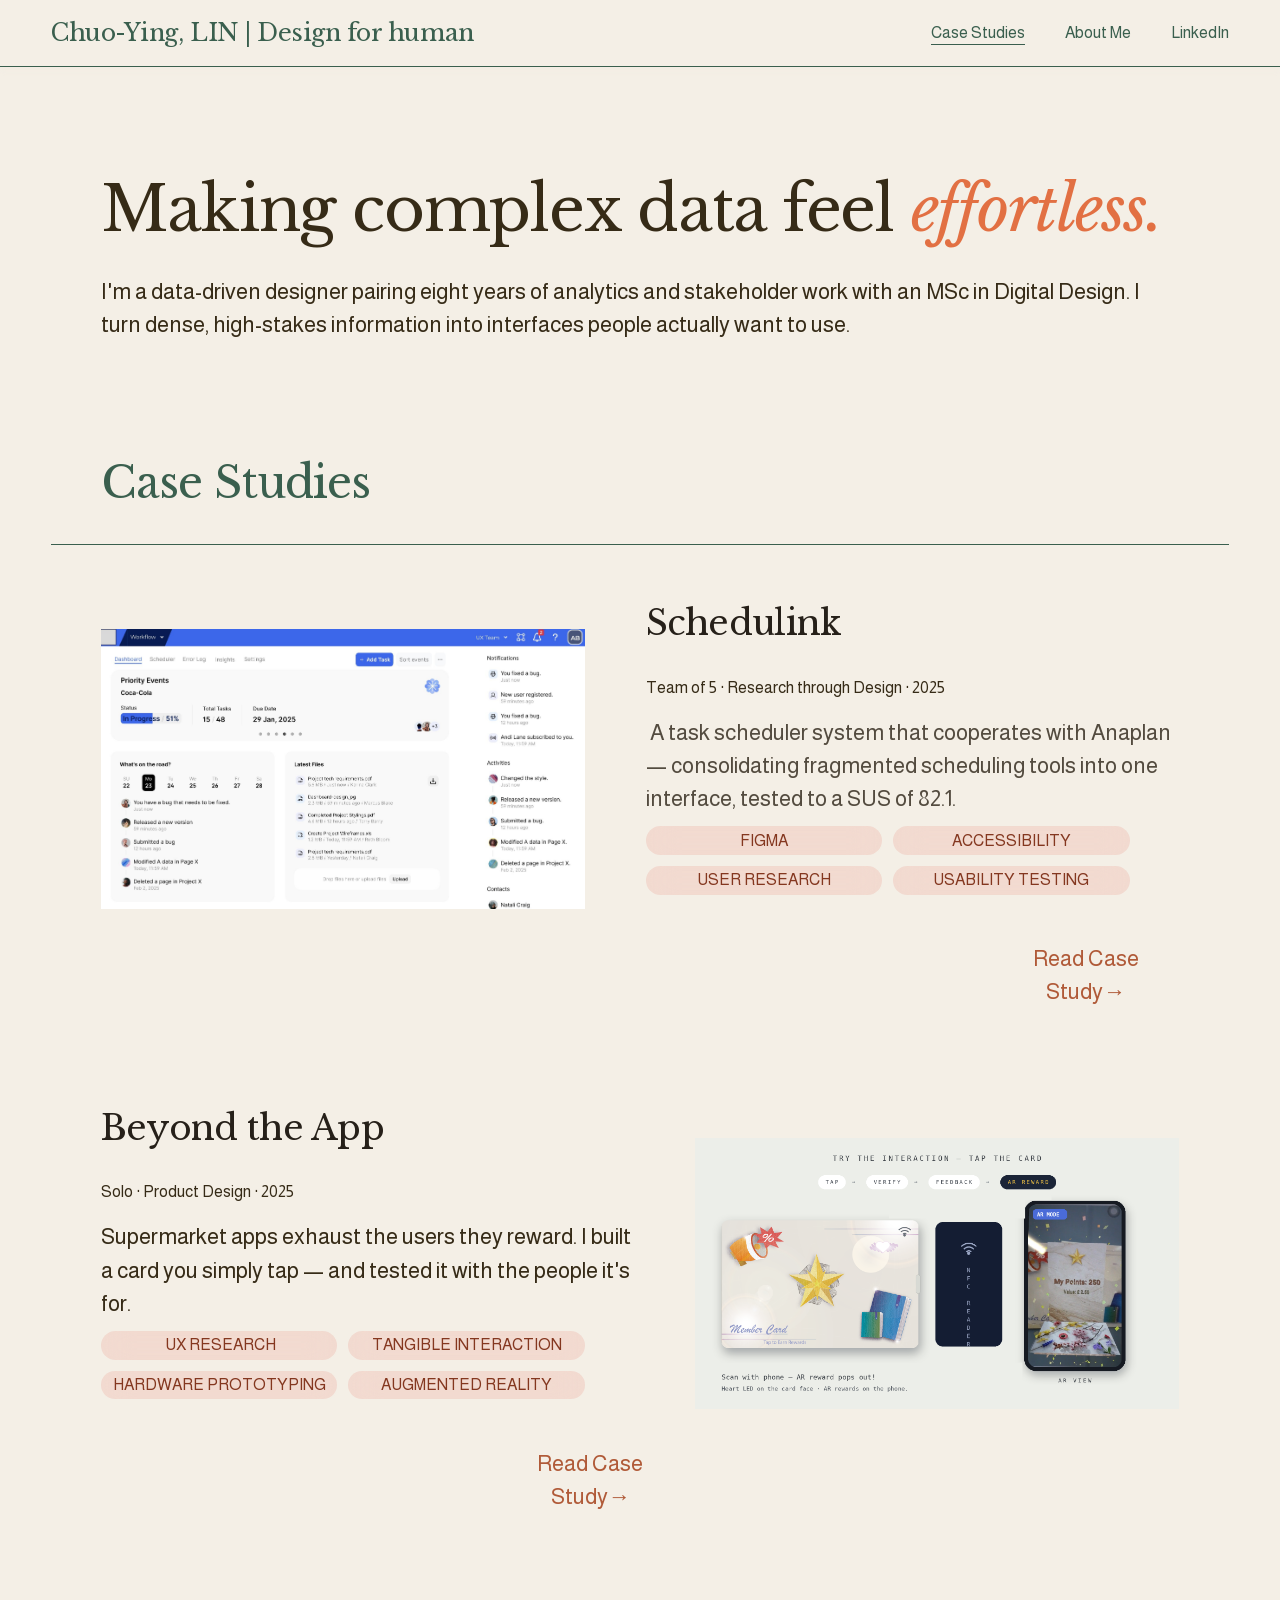
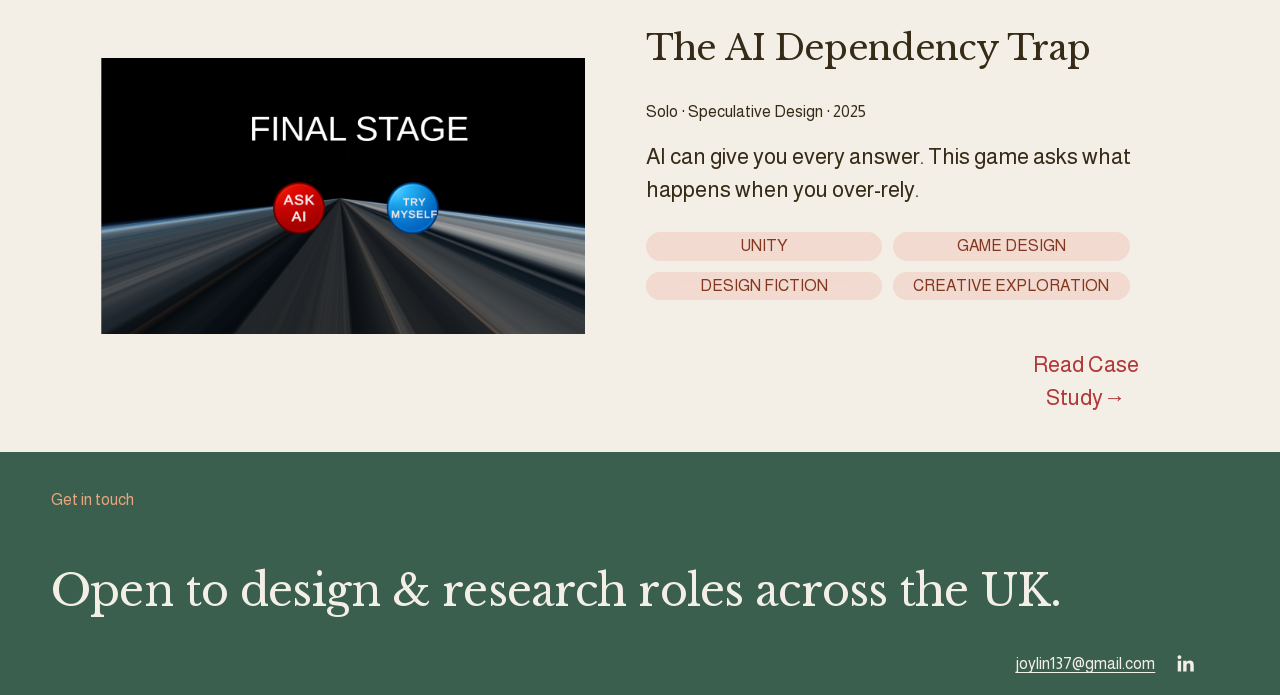
==== commit f5dec96c: "Preserve component layout selectors for images, tags and header" ====
--- a/index.html
+++ b/index.html
@@ -4,12 +4,15 @@
 <head>
 <meta content="IE=edge,chrome=1" http-equiv="X-UA-Compatible"/>
 <meta content="width=device-width, initial-scale=1" name="viewport"/>
+
 <base href=""/>
 <meta charset="utf-8"/>
 <title>Chuo-Ying, LIN | Design for human</title>
 <meta content="Sec-CH-UA-Platform-Version, Sec-CH-UA-Model" http-equiv="Accept-CH"/><link href="27d34fd9d0-default-favicon.ico" rel="icon" type="image/x-icon"/>
+
 <meta content="Chuo-Ying, LIN | Design for human" property="og:site_name"/>
 <meta content="Chuo-Ying, LIN | Design for human" property="og:title"/>
+
 <meta content="website" property="og:type"/>
 <meta content="Chuo-Ying, LIN | Design for human" itemprop="name"/>
 <meta content="https://heron-scarlet-486f.squarespace.com" itemprop="url"/>
@@ -17,6 +20,8 @@
 <meta content="https://heron-scarlet-486f.squarespace.com" name="twitter:url"/>
 <meta content="summary" name="twitter:card"/>
 <meta content="" name="description"/>
+
+
 <style>
 /* latin */
 @font-face {
@@ -109,12 +114,24 @@
   unicode-range: U+0100-02BA, U+02BD-02C5, U+02C7-02CC, U+02CE-02D7, U+02DD-02FF, U+0304, U+0308, U+0329, U+1D00-1DBF, U+1E00-1E9F, U+1EF2-1EFF, U+2020, U+20A0-20AB, U+20AD-20C0, U+2113, U+2C60-2C7F, U+A720-A7FF;
 }
 </style>
+
+
+
+
+
+
+
+
+
+
 <link href="5c6bf4104c25.css" rel="stylesheet" type="text/css"/>
 <link href="fbe416521956.css" rel="stylesheet" type="text/css"/><link href="8441e3e62c55.css" rel="stylesheet" type="text/css"/><link href="683192df95f7.css" rel="stylesheet" type="text/css"/><link href="09b1dc1b3263.css" rel="stylesheet" type="text/css"/><link href="05590d81c155.css" rel="stylesheet" type="text/css"/><link href="92e365e55bc1.css" rel="stylesheet" type="text/css"/>
+
 <link href="static.css" rel="stylesheet"/></head>
 <body class="tweak-blog-alternating-side-by-side-width-full tweak-blog-alternating-side-by-side-image-aspect-ratio-11-square tweak-blog-alternating-side-by-side-text-alignment-left tweak-blog-alternating-side-by-side-read-more-style-show tweak-blog-alternating-side-by-side-image-text-alignment-middle tweak-blog-alternating-side-by-side-delimiter-bullet tweak-blog-alternating-side-by-side-meta-position-top tweak-blog-alternating-side-by-side-primary-meta-categories tweak-blog-alternating-side-by-side-secondary-meta-date tweak-blog-alternating-side-by-side-excerpt-show image-block-poster-text-alignment-center image-block-card-content-position-center image-block-card-text-alignment-left image-block-overlap-content-position-center image-block-overlap-text-alignment-left image-block-collage-content-position-center image-block-collage-text-alignment-left image-block-stack-text-alignment-left form-use-theme-colors form-field-style-solid form-field-shape-square form-field-border-all form-field-checkbox-type-icon form-field-checkbox-fill-solid form-field-checkbox-color-inverted form-field-checkbox-shape-square form-field-checkbox-layout-stack form-field-radio-type-icon form-field-radio-fill-solid form-field-radio-color-normal form-field-radio-shape-pill form-field-radio-layout-stack form-field-survey-fill-solid form-field-survey-color-normal form-field-survey-shape-pill form-field-hover-focus-outline form-submit-button-style-label tweak-global-animations-complexity-level-detailed tweak-global-animations-animation-style-fade tweak-global-animations-animation-type-none tweak-global-animations-animation-curve-ease tweak-blog-masonry-width-full tweak-blog-masonry-text-alignment-left tweak-blog-masonry-primary-meta-categories tweak-blog-masonry-secondary-meta-date tweak-blog-masonry-meta-position-top tweak-blog-masonry-read-more-style-show tweak-blog-masonry-delimiter-space tweak-blog-masonry-image-placement-above tweak-blog-masonry-excerpt-show tweak-portfolio-grid-overlay-width-full tweak-portfolio-grid-overlay-height-large tweak-portfolio-grid-overlay-image-aspect-ratio-34-three-four-vertical tweak-portfolio-grid-overlay-text-placement-center tweak-portfolio-grid-overlay-show-text-after-hover tweak-blog-single-column-width-full tweak-blog-single-column-text-alignment-center tweak-blog-single-column-image-placement-above tweak-blog-single-column-delimiter-bullet tweak-blog-single-column-read-more-style-show tweak-blog-single-column-primary-meta-date tweak-blog-single-column-secondary-meta-categories tweak-blog-single-column-meta-position-top tweak-blog-single-column-content-title-only header-width-full tweak-fixed-header tweak-fixed-header-style-basic tweak-blog-item-width-medium tweak-blog-item-text-alignment-center tweak-blog-item-meta-position-above-title tweak-blog-item-show-categories tweak-blog-item-show-date tweak-blog-item-delimiter-bullet tweak-blog-side-by-side-width-full tweak-blog-side-by-side-image-placement-left tweak-blog-side-by-side-image-aspect-ratio-11-square tweak-blog-side-by-side-primary-meta-categories tweak-blog-side-by-side-secondary-meta-date tweak-blog-side-by-side-meta-position-top tweak-blog-side-by-side-text-alignment-left tweak-blog-side-by-side-image-text-alignment-middle tweak-blog-side-by-side-read-more-style-show tweak-blog-side-by-side-delimiter-bullet tweak-blog-side-by-side-excerpt-show primary-button-style-solid primary-button-shape-pill secondary-button-style-outline secondary-button-shape-pill tertiary-button-style-outline tertiary-button-shape-square tweak-events-stacked-width-full tweak-events-stacked-height-large tweak-events-stacked-show-thumbnails tweak-events-stacked-thumbnail-size-32-standard tweak-events-stacked-date-style-with-text tweak-events-stacked-show-time tweak-events-stacked-show-location tweak-events-stacked-show-excerpt tweak-blog-basic-grid-width-inset tweak-blog-basic-grid-image-aspect-ratio-32-standard tweak-blog-basic-grid-text-alignment-left tweak-blog-basic-grid-delimiter-bullet tweak-blog-basic-grid-image-placement-above tweak-blog-basic-grid-read-more-style-show tweak-blog-basic-grid-primary-meta-date tweak-blog-basic-grid-secondary-meta-categories tweak-blog-basic-grid-excerpt-show tweak-portfolio-grid-basic-width-full tweak-portfolio-grid-basic-height-large tweak-portfolio-grid-basic-image-aspect-ratio-11-square tweak-portfolio-grid-basic-text-alignment-left tweak-portfolio-grid-basic-hover-effect-fade header-overlay-alignment-center tweak-portfolio-index-background-link-format-stacked tweak-portfolio-index-background-width-full tweak-portfolio-index-background-height-large tweak-portfolio-index-background-vertical-alignment-middle tweak-portfolio-index-background-horizontal-alignment-center tweak-portfolio-index-background-delimiter-none tweak-portfolio-index-background-animation-type-fade tweak-portfolio-index-background-animation-duration-medium tweak-portfolio-hover-follow-layout-inline tweak-portfolio-hover-follow-delimiter-bullet tweak-portfolio-hover-follow-animation-type-fade tweak-portfolio-hover-follow-animation-duration-fast tweak-portfolio-hover-static-layout-inline tweak-portfolio-hover-static-front tweak-portfolio-hover-static-delimiter-hyphen tweak-portfolio-hover-static-animation-type-fade tweak-portfolio-hover-static-animation-duration-fast hide-opentable-icons opentable-style-dark tweak-product-quick-view-button-style-floating tweak-product-quick-view-button-position-bottom tweak-product-quick-view-lightbox-excerpt-display-truncate tweak-product-quick-view-lightbox-show-arrows tweak-product-quick-view-lightbox-show-close-button tweak-product-quick-view-lightbox-controls-weight-light native-currency-code-gbp collection-type-page collection-6a208cc200edfe4a06536084 collection-layout-default homepage mobile-style-available sqs-seven-one static-portfolio" id="collection-6a208cc200edfe4a06536084" tabindex="-1">
 <div class="clearfix site-wrapper" id="siteWrapper">
-<header class="header theme-col--primary" id="header" style="
+
+<header class="header theme-col--primary" data-header-style="solid" data-section-id="header" data-section-theme="" id="header" style="
       
         --headerDropShadowColor: hsla(37.89, 37%, 90%, 1);
       
@@ -205,7 +222,7 @@
         }
     }
 </style>
-<div class="header-border" style="
+<div class="header-border" data-header-border="true" data-header-style="solid" style="
 
 
   
@@ -215,21 +232,26 @@
 
 
 "></div>
-<div class="header-dropshadow" style="
+<div class="header-dropshadow" data-header-dropshadow="true" data-header-style="solid" style="
   box-shadow: 0px 5px 5px 0px;
 "></div>
 <div>
-<div class="header-background-solid" style="opacity: calc(100 * .01)"></div>
+<div class="header-background-solid" data-header-style="solid" style="opacity: calc(100 * .01)"></div>
 </div>
 <div class="header-inner container--fluid header-mobile-layout-logo-left-nav-right header-layout-nav-right">
+
 <div class="header-background theme-bg--primary"></div>
 <div class="header-display-desktop">
+
+
 <div class="header-title-nav-wrapper">
+
 <div class="header-title">
 <div class="header-title-text">
 <a href="index.html" id="site-title">Chuo-Ying, LIN | Design for human</a>
 </div>
 </div>
+
 <div class="header-nav">
 <div class="header-nav-wrapper">
 <nav class="header-nav-list">
@@ -250,6 +272,7 @@
 </div>
 </div>
 </div>
+
 <div class="header-actions header-actions--right">
 <div class="showOnMobile">
 </div>
@@ -263,6 +286,7 @@
     height: 1px;
   }
 </style>
+
 <div class="header-burger menu-overlay-does-not-have-visible-non-navigation-items no-actions">
 <button class="header-burger-btn burger">
 <span class="js-header-burger-open-title visually-hidden" hidden="">Open Menu</span>
@@ -278,12 +302,16 @@
 </div>
 </div>
 <div class="header-display-mobile">
+
+
 <div class="header-title-nav-wrapper">
+
 <div class="header-title">
 <div class="header-title-text">
 <a href="index.html" id="site-title">Chuo-Ying, LIN | Design for human</a>
 </div>
 </div>
+
 <div class="header-nav">
 <div class="header-nav-wrapper">
 <nav class="header-nav-list">
@@ -304,6 +332,7 @@
 </div>
 </div>
 </div>
+
 <div class="header-actions header-actions--right">
 <div class="showOnMobile">
 </div>
@@ -317,6 +346,7 @@
     height: 1px;
   }
 </style>
+
 <div class="header-burger menu-overlay-does-not-have-visible-non-navigation-items no-actions">
 <button class="header-burger-btn burger">
 <span class="js-header-burger-open-title visually-hidden" hidden="">Open Menu</span>
@@ -333,12 +363,14 @@
 </div>
 </div>
 </div>
-<div class="header-menu header-menu--folder-list white">
+
+<div class="header-menu header-menu--folder-list white" data-section-id="overlay-nav" data-section-theme="white">
 <div class="header-menu-bg theme-bg--primary"></div>
 <div class="header-menu-nav">
 <nav class="header-menu-nav-list">
-<div class="header-menu-nav-folder">
+<div class="header-menu-nav-folder" data-folder="root">
 <div class="header-menu-nav-folder-content">
+
 <div class="header-menu-nav-wrapper">
 <div class="container header-menu-nav-item header-menu-nav-item--collection header-menu-nav-item--active header-menu-nav-item--homepage">
 <a aria-current="page" href="index.html">
@@ -363,11 +395,12 @@
 </nav>
 </div>
 </div>
+
 </header>
 <main class="container" id="page" role="main">
 <article class="page-regions" id="page-regions">
 <section class="region">
-<section class="page-section full-bleed-section layout-engine-section background-width--full-bleed section-height--custom content-width--wide horizontal-alignment--center vertical-alignment--middle white" style="min-height: 1vh;">
+<section class="page-section full-bleed-section layout-engine-section background-width--full-bleed section-height--custom content-width--wide horizontal-alignment--center vertical-alignment--middle white" data-section-id="6a208cc200edfe4a06536087" data-section-theme="white" style="min-height: 1vh;">
 <div class="section-border">
 <div class="section-background">
 </div>
@@ -381,7 +414,7 @@
       
     ">
 <div class="content">
-<div><style>
+<div data-fluid-engine="true"><style>
 
 .fe-6a208cc200edfe4a06536086 {
   --grid-gutter: calc(var(--sqs-mobile-site-gutter, 6vw) - 11.0px);
@@ -460,8 +493,8 @@
     }
   }
 
-</style><div class="fluid-engine fe-6a208cc200edfe4a06536086"><div class="fe-block fe-block-c319d968d40729ed6d87"><div class="sqs-block website-component-block sqs-block-website-component sqs-block-html html-block" id="block-c319d968d40729ed6d87"><div class="sqs-block-content"><div class="sqs-text-block-container">
-<div class="sqs-html-content"><h1 style="text-align: start; ; white-space:pre-wrap;"><span class="sqsrte-text-color--darkAccent">Making complex data feel </span><span class="sqsrte-text-color--custom" style="color: #E27043;"><em>effortless.</em></span></h1><p class="sqsrte-large" style="text-align: start; ; white-space:pre-wrap;"><span class="sqsrte-text-color--darkAccent">I'm a data-driven designer pairing eight years of analytics and stakeholder work with an MSc in Digital Design. I turn dense, high-stakes information into interfaces people actually want to use.</span></p></div>
+</style><div class="fluid-engine fe-6a208cc200edfe4a06536086"><div class="fe-block fe-block-c319d968d40729ed6d87"><div class="sqs-block website-component-block sqs-block-website-component sqs-block-html html-block" data-definition-name="website.components.html" id="block-c319d968d40729ed6d87"><div class="sqs-block-content"><div class="sqs-text-block-container">
+<div class="sqs-html-content"><h1 data-rte-preserve-empty="true" style="text-align: start; ; white-space:pre-wrap;"><span class="sqsrte-text-color--darkAccent">Making complex data feel </span><span class="sqsrte-text-color--custom" style="color: #E27043;"><em>effortless.</em></span></h1><p class="sqsrte-large" data-rte-preserve-empty="true" style="text-align: start; ; white-space:pre-wrap;"><span class="sqsrte-text-color--darkAccent">I'm a data-driven designer pairing eight years of analytics and stakeholder work with an MSc in Digital Design. I turn dense, high-stakes information into interfaces people actually want to use.</span></p></div>
 <style id="container-styles">#block-c319d968d40729ed6d87 {
     
     --stroke-style: none;--stroke-thickness: 6px;
@@ -537,7 +570,7 @@
 </div>
 </div>
 </section>
-<section class="page-section has-section-divider full-bleed-section layout-engine-section background-width--full-bleed section-height--custom content-width--wide horizontal-alignment--center vertical-alignment--middle white" style="min-height: 1vh;">
+<section class="page-section has-section-divider full-bleed-section layout-engine-section background-width--full-bleed section-height--custom content-width--wide horizontal-alignment--center vertical-alignment--middle white" data-section-id="6a208cc200edfe4a0653608a" data-section-theme="white" style="min-height: 1vh;">
 <div class="section-border" style="clip-path: url(#section-divider-6a208cc200edfe4a0653608a);">
 <div class="section-background">
 </div>
@@ -551,7 +584,7 @@
       
     ">
 <div class="content">
-<div><style>
+<div data-fluid-engine="true"><style>
 
 .fe-6a208cc200edfe4a06536089 {
   --grid-gutter: calc(var(--sqs-mobile-site-gutter, 6vw) - 11.0px);
@@ -930,14 +963,14 @@
     }
   }
 
-</style><div class="fluid-engine fe-6a208cc200edfe4a06536089"><div class="fe-block fe-block-6828f87f0c7d4d956ced"><div class="sqs-block website-component-block sqs-block-website-component sqs-block-horizontalrule horizontalrule-block" id="block-6828f87f0c7d4d956ced"><div class="sqs-block-content">
+</style><div class="fluid-engine fe-6a208cc200edfe4a06536089"><div class="fe-block fe-block-6828f87f0c7d4d956ced"><div class="sqs-block website-component-block sqs-block-website-component sqs-block-horizontalrule horizontalrule-block" data-definition-name="website.components.horizontalrule" id="block-6828f87f0c7d4d956ced"><div class="sqs-block-content">
 <div>
 <hr/>
 <style class="transform-overrides-vars">
 </style>
 </div>
-</div></div></div><div class="fe-block fe-block-f86ef6658e19fb8404c1"><div class="sqs-block website-component-block sqs-block-website-component sqs-block-html html-block" id="block-f86ef6658e19fb8404c1"><div class="sqs-block-content"><div class="sqs-text-block-container">
-<div class="sqs-html-content"><h2 style="white-space:pre-wrap;">Case Studies</h2></div>
+</div></div></div><div class="fe-block fe-block-f86ef6658e19fb8404c1"><div class="sqs-block website-component-block sqs-block-website-component sqs-block-html html-block" data-definition-name="website.components.html" id="block-f86ef6658e19fb8404c1"><div class="sqs-block-content"><div class="sqs-text-block-container">
+<div class="sqs-html-content"><h2 data-rte-preserve-empty="true" style="white-space:pre-wrap;">Case Studies</h2></div>
 <style id="container-styles">#block-f86ef6658e19fb8404c1 {
     
     --stroke-style: none;--stroke-thickness: 6px;
@@ -1009,8 +1042,8 @@
 <style class="transform-overrides-vars">
 </style>
 </div>
-</div></div></div><div class="fe-block fe-block-aef396fa3529f5c97753"><div class="sqs-block website-component-block sqs-block-website-component sqs-block-html html-block" id="block-aef396fa3529f5c97753"><div class="sqs-block-content"><div class="sqs-text-block-container">
-<div class="sqs-html-content"><h3 style="text-align: start; ; white-space:pre-wrap;"><span class="sqsrte-text-color--custom" style="color: #262019;">Schedulink</span></h3><p style="text-align: start; ; white-space:pre-wrap;"><span class="sqsrte-text-color--darkAccent">Team of 5 · Research through Design · 2025</span></p><p class="sqsrte-large" style="text-align: start; ; white-space:pre-wrap;"><span class="sqsrte-text-color--custom" style="color: #534B3F;"> A task scheduler system that cooperates with Anaplan — consolidating fragmented scheduling tools into one interface, tested to a SUS of 82.1.</span></p></div>
+</div></div></div><div class="fe-block fe-block-aef396fa3529f5c97753"><div class="sqs-block website-component-block sqs-block-website-component sqs-block-html html-block" data-definition-name="website.components.html" id="block-aef396fa3529f5c97753"><div class="sqs-block-content"><div class="sqs-text-block-container">
+<div class="sqs-html-content"><h3 data-rte-preserve-empty="true" style="text-align: start; ; white-space:pre-wrap;"><span class="sqsrte-text-color--custom" style="color: #262019;">Schedulink</span></h3><p data-rte-preserve-empty="true" style="text-align: start; ; white-space:pre-wrap;"><span class="sqsrte-text-color--darkAccent">Team of 5 · Research through Design · 2025</span></p><p class="sqsrte-large" data-rte-preserve-empty="true" style="text-align: start; ; white-space:pre-wrap;"><span class="sqsrte-text-color--custom" style="color: #534B3F;"> A task scheduler system that cooperates with Anaplan — consolidating fragmented scheduling tools into one interface, tested to a SUS of 82.1.</span></p></div>
 <style id="container-styles">#block-aef396fa3529f5c97753 {
     
     --stroke-style: none;--stroke-thickness: 6px;
@@ -1082,8 +1115,8 @@
 <style class="transform-overrides-vars">
 </style>
 </div>
-</div></div></div><div class="fe-block fe-block-723d7da1d6e8621dc7c1"><div class="sqs-block website-component-block sqs-block-website-component sqs-block-html html-block sqs-background-enabled" id="block-723d7da1d6e8621dc7c1"><div class="sqs-block-content"><div class="sqs-text-block-container">
-<div class="sqs-html-content"><p style="text-align: center; ; white-space:pre-wrap;"><span class="sqsrte-text-color--custom" style="color: #8A3A22;">ACCESSIBILITY</span></p></div>
+</div></div></div><div class="fe-block fe-block-723d7da1d6e8621dc7c1"><div class="sqs-block website-component-block sqs-block-website-component sqs-block-html html-block sqs-background-enabled" data-definition-name="website.components.html" id="block-723d7da1d6e8621dc7c1"><div class="sqs-block-content"><div class="sqs-text-block-container">
+<div class="sqs-html-content"><p data-rte-preserve-empty="true" style="text-align: center; ; white-space:pre-wrap;"><span class="sqsrte-text-color--custom" style="color: #8A3A22;">ACCESSIBILITY</span></p></div>
 <style id="container-styles">#block-723d7da1d6e8621dc7c1 {
     
     --stroke-style: none;--stroke-thickness: 6px;
@@ -1183,7 +1216,7 @@
   </style><style class="transform-overrides-vars">
 </style>
 </div>
-</div></div></div><div class="fe-block fe-block-54b2bd9221d1fe484955"><div class="sqs-block website-component-block sqs-block-website-component sqs-block-image image-block" id="block-54b2bd9221d1fe484955"><div class="sqs-block-content">
+</div></div></div><div class="fe-block fe-block-54b2bd9221d1fe484955"><div class="sqs-block website-component-block sqs-block-website-component sqs-block-image image-block" data-definition-name="website.components.imageFluid" id="block-54b2bd9221d1fe484955"><div class="sqs-block-content">
 <div class="fluid-image-component-root image-block-outer-wrapper design-layout-fluid image-position-left image-component-container-fit combination-animation-site-default individual-animation-site-default }">
 <div class="fluid-image-animation-wrapper sqs-image sqs-block-alignment-wrapper">
 <div class="fluid-image-container sqs-image-content js-image-container visitor-mode">
@@ -1249,8 +1282,8 @@
   </style><style class="transform-overrides-vars">
 </style>
 </div>
-</div></div></div><div class="fe-block fe-block-0e3fcbe2180c3047b92a"><div class="sqs-block website-component-block sqs-block-website-component sqs-block-html html-block sqs-background-enabled" id="block-0e3fcbe2180c3047b92a"><div class="sqs-block-content"><div class="sqs-text-block-container">
-<div class="sqs-html-content"><p style="text-align: center; ; white-space:pre-wrap;"><span class="sqsrte-text-color--custom" style="color: #8A3A22;">FIGMA</span></p></div>
+</div></div></div><div class="fe-block fe-block-0e3fcbe2180c3047b92a"><div class="sqs-block website-component-block sqs-block-website-component sqs-block-html html-block sqs-background-enabled" data-definition-name="website.components.html" id="block-0e3fcbe2180c3047b92a"><div class="sqs-block-content"><div class="sqs-text-block-container">
+<div class="sqs-html-content"><p data-rte-preserve-empty="true" style="text-align: center; ; white-space:pre-wrap;"><span class="sqsrte-text-color--custom" style="color: #8A3A22;">FIGMA</span></p></div>
 <style id="container-styles">#block-0e3fcbe2180c3047b92a {
     
     --stroke-style: none;--stroke-thickness: 6px;
@@ -1350,8 +1383,8 @@
   </style><style class="transform-overrides-vars">
 </style>
 </div>
-</div></div></div><div class="fe-block fe-block-759658b10d27688824ce"><div class="sqs-block website-component-block sqs-block-website-component sqs-block-html html-block sqs-background-enabled" id="block-759658b10d27688824ce"><div class="sqs-block-content"><div class="sqs-text-block-container">
-<div class="sqs-html-content"><p style="text-align: center; ; white-space:pre-wrap;"><span class="sqsrte-text-color--custom" style="color: #8A3A22;">USER RESEARCH</span></p></div>
+</div></div></div><div class="fe-block fe-block-759658b10d27688824ce"><div class="sqs-block website-component-block sqs-block-website-component sqs-block-html html-block sqs-background-enabled" data-definition-name="website.components.html" id="block-759658b10d27688824ce"><div class="sqs-block-content"><div class="sqs-text-block-container">
+<div class="sqs-html-content"><p data-rte-preserve-empty="true" style="text-align: center; ; white-space:pre-wrap;"><span class="sqsrte-text-color--custom" style="color: #8A3A22;">USER RESEARCH</span></p></div>
 <style id="container-styles">#block-759658b10d27688824ce {
     
     --stroke-style: none;--stroke-thickness: 6px;
@@ -1451,8 +1484,8 @@
   </style><style class="transform-overrides-vars">
 </style>
 </div>
-</div></div></div><div class="fe-block fe-block-86001f39364cd46a574d"><div class="sqs-block website-component-block sqs-block-website-component sqs-block-html html-block sqs-background-enabled" id="block-86001f39364cd46a574d"><div class="sqs-block-content"><div class="sqs-text-block-container">
-<div class="sqs-html-content"><p style="text-align: center; ; white-space:pre-wrap;"><span class="sqsrte-text-color--custom" style="color: #8A3A22;">USABILITY TESTING</span></p></div>
+</div></div></div><div class="fe-block fe-block-86001f39364cd46a574d"><div class="sqs-block website-component-block sqs-block-website-component sqs-block-html html-block sqs-background-enabled" data-definition-name="website.components.html" id="block-86001f39364cd46a574d"><div class="sqs-block-content"><div class="sqs-text-block-container">
+<div class="sqs-html-content"><p data-rte-preserve-empty="true" style="text-align: center; ; white-space:pre-wrap;"><span class="sqsrte-text-color--custom" style="color: #8A3A22;">USABILITY TESTING</span></p></div>
 <style id="container-styles">#block-86001f39364cd46a574d {
     
     --stroke-style: none;--stroke-thickness: 6px;
@@ -1552,8 +1585,9 @@
   </style><style class="transform-overrides-vars">
 </style>
 </div>
-</div></div></div><div class="fe-block fe-block-1524eb6f2f4254fe4317"><div class="sqs-block website-component-block sqs-block-website-component sqs-block-html html-block" id="block-1524eb6f2f4254fe4317"><div class="sqs-block-content"><div class="sqs-text-block-container">
-<div class="sqs-html-content"><p class="sqsrte-large" style="text-align: center; ; white-space:pre-wrap;"><span class="sqsrte-text-highlight"><a href="schedulink.html"><span class="sqsrte-text-color--custom" style="color: #B05A38;">Read Case Study→</span></a></span></p></div>
+</div></div></div><div class="fe-block fe-block-1524eb6f2f4254fe4317"><div class="sqs-block website-component-block sqs-block-website-component sqs-block-html html-block" data-definition-name="website.components.html" id="block-1524eb6f2f4254fe4317"><div class="sqs-block-content"><div class="sqs-text-block-container">
+
+<div class="sqs-html-content"><p class="sqsrte-large" data-rte-preserve-empty="true" style="text-align: center; ; white-space:pre-wrap;"><span class="sqsrte-text-highlight"><a href="schedulink.html"><span class="sqsrte-text-color--custom" style="color: #B05A38;">Read Case Study→</span></a></span></p></div>
 <style id="container-styles">#block-1524eb6f2f4254fe4317 {
     
     --stroke-style: none;--stroke-thickness: 6px;
@@ -1642,6 +1676,7 @@
     }
   </style><style class="transform-overrides-vars">
 </style>
+
 <style media="(prefers-reduced-motion: no-preference)">
     .fe-block-1524eb6f2f4254fe4317:not([data-m-id]) {
     --m-offset-x: 0px;
@@ -1738,7 +1773,7 @@
 </svg>
 </div>
 </section>
-<section class="page-section has-section-divider full-bleed-section layout-engine-section background-width--full-bleed section-height--custom content-width--wide horizontal-alignment--center vertical-alignment--middle white" style="min-height: 1vh;">
+<section class="page-section has-section-divider full-bleed-section layout-engine-section background-width--full-bleed section-height--custom content-width--wide horizontal-alignment--center vertical-alignment--middle white" data-section-id="6a3d141ccef0b33348c6c7cc" data-section-theme="white" style="min-height: 1vh;">
 <div class="section-border" style="clip-path: url(#section-divider-6a3d141ccef0b33348c6c7cc);">
 <div class="section-background">
 </div>
@@ -1752,7 +1787,7 @@
       
     ">
 <div class="content">
-<div><style>
+<div data-fluid-engine="true"><style>
 
 .fe-6a3d141ccef0b33348c6c7cb {
   --grid-gutter: calc(var(--sqs-mobile-site-gutter, 6vw) - 11.0px);
@@ -2053,8 +2088,8 @@
     }
   }
 
-</style><div class="fluid-engine fe-6a3d141ccef0b33348c6c7cb"><div class="fe-block fe-block-e269cd25ca8d9478cd43"><div class="sqs-block website-component-block sqs-block-website-component sqs-block-html html-block" id="block-e269cd25ca8d9478cd43"><div class="sqs-block-content"><div class="sqs-text-block-container">
-<div class="sqs-html-content"><h3 style="text-align: start; ; white-space:pre-wrap;"><span class="sqsrte-text-color--custom" style="color: #262019;">Beyond the App</span></h3><p style="text-align: start; ; white-space:pre-wrap;"><span class="sqsrte-text-color--darkAccent">Solo · Product Design · 2025</span></p><p class="sqsrte-large" style="text-align: start; ; white-space:pre-wrap;"><span class="sqsrte-text-color--darkAccent">Supermarket apps exhaust the users they reward. I built a card you simply tap — and tested it with the people it's for.</span></p></div>
+</style><div class="fluid-engine fe-6a3d141ccef0b33348c6c7cb"><div class="fe-block fe-block-e269cd25ca8d9478cd43"><div class="sqs-block website-component-block sqs-block-website-component sqs-block-html html-block" data-definition-name="website.components.html" id="block-e269cd25ca8d9478cd43"><div class="sqs-block-content"><div class="sqs-text-block-container">
+<div class="sqs-html-content"><h3 data-rte-preserve-empty="true" style="text-align: start; ; white-space:pre-wrap;"><span class="sqsrte-text-color--custom" style="color: #262019;">Beyond the App</span></h3><p data-rte-preserve-empty="true" style="text-align: start; ; white-space:pre-wrap;"><span class="sqsrte-text-color--darkAccent">Solo · Product Design · 2025</span></p><p class="sqsrte-large" data-rte-preserve-empty="true" style="text-align: start; ; white-space:pre-wrap;"><span class="sqsrte-text-color--darkAccent">Supermarket apps exhaust the users they reward. I built a card you simply tap — and tested it with the people it's for.</span></p></div>
 <style id="container-styles">#block-e269cd25ca8d9478cd43 {
     
     --stroke-style: none;--stroke-thickness: 6px;
@@ -2126,8 +2161,8 @@
 <style class="transform-overrides-vars">
 </style>
 </div>
-</div></div></div><div class="fe-block fe-block-4f519bc1f6ff6e94bb25"><div class="sqs-block website-component-block sqs-block-website-component sqs-block-html html-block sqs-background-enabled" id="block-4f519bc1f6ff6e94bb25"><div class="sqs-block-content"><div class="sqs-text-block-container">
-<div class="sqs-html-content"><p style="text-align: center; ; white-space:pre-wrap;"><span class="sqsrte-text-color--custom" style="color: #8A3A22;"> UX RESEARCH</span></p></div>
+</div></div></div><div class="fe-block fe-block-4f519bc1f6ff6e94bb25"><div class="sqs-block website-component-block sqs-block-website-component sqs-block-html html-block sqs-background-enabled" data-definition-name="website.components.html" id="block-4f519bc1f6ff6e94bb25"><div class="sqs-block-content"><div class="sqs-text-block-container">
+<div class="sqs-html-content"><p data-rte-preserve-empty="true" style="text-align: center; ; white-space:pre-wrap;"><span class="sqsrte-text-color--custom" style="color: #8A3A22;"> UX RESEARCH</span></p></div>
 <style id="container-styles">#block-4f519bc1f6ff6e94bb25 {
     
     --stroke-style: none;--stroke-thickness: 6px;
@@ -2227,8 +2262,8 @@
   </style><style class="transform-overrides-vars">
 </style>
 </div>
-</div></div></div><div class="fe-block fe-block-609be6f0eebf914bd37f"><div class="sqs-block website-component-block sqs-block-website-component sqs-block-html html-block sqs-background-enabled" id="block-609be6f0eebf914bd37f"><div class="sqs-block-content"><div class="sqs-text-block-container">
-<div class="sqs-html-content"><p style="text-align: center; ; white-space:pre-wrap;"><span class="sqsrte-text-color--custom" style="color: #8A3A22;">HARDWARE PROTOTYPING</span></p></div>
+</div></div></div><div class="fe-block fe-block-609be6f0eebf914bd37f"><div class="sqs-block website-component-block sqs-block-website-component sqs-block-html html-block sqs-background-enabled" data-definition-name="website.components.html" id="block-609be6f0eebf914bd37f"><div class="sqs-block-content"><div class="sqs-text-block-container">
+<div class="sqs-html-content"><p data-rte-preserve-empty="true" style="text-align: center; ; white-space:pre-wrap;"><span class="sqsrte-text-color--custom" style="color: #8A3A22;">HARDWARE PROTOTYPING</span></p></div>
 <style id="container-styles">#block-609be6f0eebf914bd37f {
     
     --stroke-style: none;--stroke-thickness: 6px;
@@ -2328,7 +2363,7 @@
   </style><style class="transform-overrides-vars">
 </style>
 </div>
-</div></div></div><div class="fe-block fe-block-c93b436dacedf74a6704"><div class="sqs-block website-component-block sqs-block-website-component sqs-block-image image-block" id="block-c93b436dacedf74a6704"><div class="sqs-block-content">
+</div></div></div><div class="fe-block fe-block-c93b436dacedf74a6704"><div class="sqs-block website-component-block sqs-block-website-component sqs-block-image image-block" data-definition-name="website.components.imageFluid" id="block-c93b436dacedf74a6704"><div class="sqs-block-content">
 <div class="fluid-image-component-root image-block-outer-wrapper design-layout-fluid image-position-left image-component-container-fit combination-animation-site-default individual-animation-site-default }">
 <div class="fluid-image-animation-wrapper sqs-image sqs-block-alignment-wrapper">
 <div class="fluid-image-container sqs-image-content js-image-container visitor-mode">
@@ -2394,8 +2429,8 @@
   </style><style class="transform-overrides-vars">
 </style>
 </div>
-</div></div></div><div class="fe-block fe-block-02d59bc07f174e6ad7e7"><div class="sqs-block website-component-block sqs-block-website-component sqs-block-html html-block sqs-background-enabled" id="block-02d59bc07f174e6ad7e7"><div class="sqs-block-content"><div class="sqs-text-block-container">
-<div class="sqs-html-content"><p style="text-align: center; ; white-space:pre-wrap;"><span class="sqsrte-text-color--custom" style="color: #8A3A22;">TANGIBLE INTERACTION</span></p></div>
+</div></div></div><div class="fe-block fe-block-02d59bc07f174e6ad7e7"><div class="sqs-block website-component-block sqs-block-website-component sqs-block-html html-block sqs-background-enabled" data-definition-name="website.components.html" id="block-02d59bc07f174e6ad7e7"><div class="sqs-block-content"><div class="sqs-text-block-container">
+<div class="sqs-html-content"><p data-rte-preserve-empty="true" style="text-align: center; ; white-space:pre-wrap;"><span class="sqsrte-text-color--custom" style="color: #8A3A22;">TANGIBLE INTERACTION</span></p></div>
 <style id="container-styles">#block-02d59bc07f174e6ad7e7 {
     
     --stroke-style: none;--stroke-thickness: 6px;
@@ -2495,8 +2530,8 @@
   </style><style class="transform-overrides-vars">
 </style>
 </div>
-</div></div></div><div class="fe-block fe-block-9be1ad3a0d119ca68fa1"><div class="sqs-block website-component-block sqs-block-website-component sqs-block-html html-block sqs-background-enabled" id="block-9be1ad3a0d119ca68fa1"><div class="sqs-block-content"><div class="sqs-text-block-container">
-<div class="sqs-html-content"><p style="text-align: center; ; white-space:pre-wrap;"><span class="sqsrte-text-color--custom" style="color: #8A3A22;">AUGMENTED REALITY</span></p></div>
+</div></div></div><div class="fe-block fe-block-9be1ad3a0d119ca68fa1"><div class="sqs-block website-component-block sqs-block-website-component sqs-block-html html-block sqs-background-enabled" data-definition-name="website.components.html" id="block-9be1ad3a0d119ca68fa1"><div class="sqs-block-content"><div class="sqs-text-block-container">
+<div class="sqs-html-content"><p data-rte-preserve-empty="true" style="text-align: center; ; white-space:pre-wrap;"><span class="sqsrte-text-color--custom" style="color: #8A3A22;">AUGMENTED REALITY</span></p></div>
 <style id="container-styles">#block-9be1ad3a0d119ca68fa1 {
     
     --stroke-style: none;--stroke-thickness: 6px;
@@ -2596,8 +2631,9 @@
   </style><style class="transform-overrides-vars">
 </style>
 </div>
-</div></div></div><div class="fe-block fe-block-d681c49662cb53c07570"><div class="sqs-block website-component-block sqs-block-website-component sqs-block-html html-block" id="block-d681c49662cb53c07570"><div class="sqs-block-content"><div class="sqs-text-block-container">
-<div class="sqs-html-content"><p class="sqsrte-large" style="text-align: center; ; white-space:pre-wrap;"><span class="sqsrte-text-highlight"><a href="beyond-the-app.html"><span class="sqsrte-text-color--custom" style="color: #B05A38;">Read Case Study→</span></a></span></p></div>
+</div></div></div><div class="fe-block fe-block-d681c49662cb53c07570"><div class="sqs-block website-component-block sqs-block-website-component sqs-block-html html-block" data-definition-name="website.components.html" id="block-d681c49662cb53c07570"><div class="sqs-block-content"><div class="sqs-text-block-container">
+
+<div class="sqs-html-content"><p class="sqsrte-large" data-rte-preserve-empty="true" style="text-align: center; ; white-space:pre-wrap;"><span class="sqsrte-text-highlight"><a href="beyond-the-app.html"><span class="sqsrte-text-color--custom" style="color: #B05A38;">Read Case Study→</span></a></span></p></div>
 <style id="container-styles">#block-d681c49662cb53c07570 {
     
     --stroke-style: none;--stroke-thickness: 6px;
@@ -2686,6 +2722,7 @@
     }
   </style><style class="transform-overrides-vars">
 </style>
+
 <style media="(prefers-reduced-motion: no-preference)">
     .fe-block-d681c49662cb53c07570:not([data-m-id]) {
     --m-offset-x: 0px;
@@ -2782,7 +2819,7 @@
 </svg>
 </div>
 </section>
-<section class="page-section full-bleed-section layout-engine-section background-width--full-bleed section-height--custom content-width--wide horizontal-alignment--center vertical-alignment--middle white" style="min-height: 1vh;">
+<section class="page-section full-bleed-section layout-engine-section background-width--full-bleed section-height--custom content-width--wide horizontal-alignment--center vertical-alignment--middle white" data-section-id="6a3d1512bbe7996da401ce00" data-section-theme="white" style="min-height: 1vh;">
 <div class="section-border">
 <div class="section-background">
 </div>
@@ -2796,7 +2833,7 @@
       
     ">
 <div class="content">
-<div><style>
+<div data-fluid-engine="true"><style>
 
 .fe-6a3d1512bbe7996da401cdff {
   --grid-gutter: calc(var(--sqs-mobile-site-gutter, 6vw) - 11.0px);
@@ -3097,8 +3134,8 @@
     }
   }
 
-</style><div class="fluid-engine fe-6a3d1512bbe7996da401cdff"><div class="fe-block fe-block-62126141e060d4687a66"><div class="sqs-block website-component-block sqs-block-website-component sqs-block-html html-block" id="block-62126141e060d4687a66"><div class="sqs-block-content"><div class="sqs-text-block-container">
-<div class="sqs-html-content"><h3 style="text-align: start; ; white-space:pre-wrap;"><span class="sqsrte-text-color--darkAccent">The AI Dependency Trap</span></h3><p style="text-align: start; ; white-space:pre-wrap;"><span class="sqsrte-text-color--darkAccent">Solo · Speculative Design · 2025</span></p><p class="sqsrte-large" style="text-align: start; ; white-space:pre-wrap;"><span class="sqsrte-text-color--darkAccent">AI can give you every answer. This game asks what happens when you over-rely.</span></p></div>
+</style><div class="fluid-engine fe-6a3d1512bbe7996da401cdff"><div class="fe-block fe-block-62126141e060d4687a66"><div class="sqs-block website-component-block sqs-block-website-component sqs-block-html html-block" data-definition-name="website.components.html" id="block-62126141e060d4687a66"><div class="sqs-block-content"><div class="sqs-text-block-container">
+<div class="sqs-html-content"><h3 data-rte-preserve-empty="true" style="text-align: start; ; white-space:pre-wrap;"><span class="sqsrte-text-color--darkAccent">The AI Dependency Trap</span></h3><p data-rte-preserve-empty="true" style="text-align: start; ; white-space:pre-wrap;"><span class="sqsrte-text-color--darkAccent">Solo · Speculative Design · 2025</span></p><p class="sqsrte-large" data-rte-preserve-empty="true" style="text-align: start; ; white-space:pre-wrap;"><span class="sqsrte-text-color--darkAccent">AI can give you every answer. This game asks what happens when you over-rely.</span></p></div>
 <style id="container-styles">#block-62126141e060d4687a66 {
     
     --stroke-style: none;--stroke-thickness: 6px;
@@ -3170,7 +3207,7 @@
 <style class="transform-overrides-vars">
 </style>
 </div>
-</div></div></div><div class="fe-block fe-block-d6d9b990fc7685ca0623"><div class="sqs-block website-component-block sqs-block-website-component sqs-block-image image-block" id="block-d6d9b990fc7685ca0623"><div class="sqs-block-content">
+</div></div></div><div class="fe-block fe-block-d6d9b990fc7685ca0623"><div class="sqs-block website-component-block sqs-block-website-component sqs-block-image image-block" data-definition-name="website.components.imageFluid" id="block-d6d9b990fc7685ca0623"><div class="sqs-block-content">
 <div class="fluid-image-component-root image-block-outer-wrapper design-layout-fluid image-position-left image-component-container-fit combination-animation-site-default individual-animation-site-default }">
 <div class="fluid-image-animation-wrapper sqs-image sqs-block-alignment-wrapper">
 <div class="fluid-image-container sqs-image-content js-image-container visitor-mode">
@@ -3236,8 +3273,8 @@
   </style><style class="transform-overrides-vars">
 </style>
 </div>
-</div></div></div><div class="fe-block fe-block-4c398d808ed73342c02f"><div class="sqs-block website-component-block sqs-block-website-component sqs-block-html html-block sqs-background-enabled" id="block-4c398d808ed73342c02f"><div class="sqs-block-content"><div class="sqs-text-block-container">
-<div class="sqs-html-content"><p style="text-align: center; ; white-space:pre-wrap;"><span class="sqsrte-text-color--custom" style="color: #8A3A22;">DESIGN FICTION</span></p></div>
+</div></div></div><div class="fe-block fe-block-4c398d808ed73342c02f"><div class="sqs-block website-component-block sqs-block-website-component sqs-block-html html-block sqs-background-enabled" data-definition-name="website.components.html" id="block-4c398d808ed73342c02f"><div class="sqs-block-content"><div class="sqs-text-block-container">
+<div class="sqs-html-content"><p data-rte-preserve-empty="true" style="text-align: center; ; white-space:pre-wrap;"><span class="sqsrte-text-color--custom" style="color: #8A3A22;">DESIGN FICTION</span></p></div>
 <style id="container-styles">#block-4c398d808ed73342c02f {
     
     --stroke-style: none;--stroke-thickness: 6px;
@@ -3337,8 +3374,8 @@
   </style><style class="transform-overrides-vars">
 </style>
 </div>
-</div></div></div><div class="fe-block fe-block-a79e3372f1fe32052ae1"><div class="sqs-block website-component-block sqs-block-website-component sqs-block-html html-block sqs-background-enabled" id="block-a79e3372f1fe32052ae1"><div class="sqs-block-content"><div class="sqs-text-block-container">
-<div class="sqs-html-content"><p style="text-align: center; ; white-space:pre-wrap;"><span class="sqsrte-text-color--custom" style="color: #8A3A22;">GAME DESIGN</span></p></div>
+</div></div></div><div class="fe-block fe-block-a79e3372f1fe32052ae1"><div class="sqs-block website-component-block sqs-block-website-component sqs-block-html html-block sqs-background-enabled" data-definition-name="website.components.html" id="block-a79e3372f1fe32052ae1"><div class="sqs-block-content"><div class="sqs-text-block-container">
+<div class="sqs-html-content"><p data-rte-preserve-empty="true" style="text-align: center; ; white-space:pre-wrap;"><span class="sqsrte-text-color--custom" style="color: #8A3A22;">GAME DESIGN</span></p></div>
 <style id="container-styles">#block-a79e3372f1fe32052ae1 {
     
     --stroke-style: none;--stroke-thickness: 6px;
@@ -3438,8 +3475,8 @@
   </style><style class="transform-overrides-vars">
 </style>
 </div>
-</div></div></div><div class="fe-block fe-block-22261deb8642039984e5"><div class="sqs-block website-component-block sqs-block-website-component sqs-block-html html-block sqs-background-enabled" id="block-22261deb8642039984e5"><div class="sqs-block-content"><div class="sqs-text-block-container">
-<div class="sqs-html-content"><p style="text-align: center; ; white-space:pre-wrap;"><span class="sqsrte-text-color--custom" style="color: #8A3A22;">CREATIVE EXPLORATION</span></p></div>
+</div></div></div><div class="fe-block fe-block-22261deb8642039984e5"><div class="sqs-block website-component-block sqs-block-website-component sqs-block-html html-block sqs-background-enabled" data-definition-name="website.components.html" id="block-22261deb8642039984e5"><div class="sqs-block-content"><div class="sqs-text-block-container">
+<div class="sqs-html-content"><p data-rte-preserve-empty="true" style="text-align: center; ; white-space:pre-wrap;"><span class="sqsrte-text-color--custom" style="color: #8A3A22;">CREATIVE EXPLORATION</span></p></div>
 <style id="container-styles">#block-22261deb8642039984e5 {
     
     --stroke-style: none;--stroke-thickness: 6px;
@@ -3539,8 +3576,8 @@
   </style><style class="transform-overrides-vars">
 </style>
 </div>
-</div></div></div><div class="fe-block fe-block-51801ee29532a5bf63a8"><div class="sqs-block website-component-block sqs-block-website-component sqs-block-html html-block sqs-background-enabled" id="block-51801ee29532a5bf63a8"><div class="sqs-block-content"><div class="sqs-text-block-container">
-<div class="sqs-html-content"><p style="text-align: center; ; white-space:pre-wrap;"><span class="sqsrte-text-color--custom" style="color: #8A3A22;">UNITY</span></p></div>
+</div></div></div><div class="fe-block fe-block-51801ee29532a5bf63a8"><div class="sqs-block website-component-block sqs-block-website-component sqs-block-html html-block sqs-background-enabled" data-definition-name="website.components.html" id="block-51801ee29532a5bf63a8"><div class="sqs-block-content"><div class="sqs-text-block-container">
+<div class="sqs-html-content"><p data-rte-preserve-empty="true" style="text-align: center; ; white-space:pre-wrap;"><span class="sqsrte-text-color--custom" style="color: #8A3A22;">UNITY</span></p></div>
 <style id="container-styles">#block-51801ee29532a5bf63a8 {
     
     --stroke-style: none;--stroke-thickness: 6px;
@@ -3640,8 +3677,9 @@
   </style><style class="transform-overrides-vars">
 </style>
 </div>
-</div></div></div><div class="fe-block fe-block-15f18b5ae6f15735f32b"><div class="sqs-block website-component-block sqs-block-website-component sqs-block-html html-block" id="block-15f18b5ae6f15735f32b"><div class="sqs-block-content"><div class="sqs-text-block-container">
-<div class="sqs-html-content"><p class="sqsrte-large" style="text-align: center; ; white-space:pre-wrap;"><span class="sqsrte-text-highlight"><a href="the-ai-dependency-trap.html"><span class="sqsrte-text-color--custom" style="color: #B03838;">Read Case Study→</span></a></span></p></div>
+</div></div></div><div class="fe-block fe-block-15f18b5ae6f15735f32b"><div class="sqs-block website-component-block sqs-block-website-component sqs-block-html html-block" data-definition-name="website.components.html" id="block-15f18b5ae6f15735f32b"><div class="sqs-block-content"><div class="sqs-text-block-container">
+
+<div class="sqs-html-content"><p class="sqsrte-large" data-rte-preserve-empty="true" style="text-align: center; ; white-space:pre-wrap;"><span class="sqsrte-text-highlight"><a href="the-ai-dependency-trap.html"><span class="sqsrte-text-color--custom" style="color: #B03838;">Read Case Study→</span></a></span></p></div>
 <style id="container-styles">#block-15f18b5ae6f15735f32b {
     
     --stroke-style: none;--stroke-thickness: 6px;
@@ -3730,6 +3768,7 @@
     }
   </style><style class="transform-overrides-vars">
 </style>
+
 <style media="(prefers-reduced-motion: no-preference)">
     .fe-block-15f18b5ae6f15735f32b:not([data-m-id]) {
     --m-offset-x: 0px;
@@ -3776,7 +3815,7 @@
 </article>
 </main>
 <footer class="sections" id="footer-sections">
-<section class="page-section full-bleed-section layout-engine-section background-width--full-bleed section-height--custom content-width--wide horizontal-alignment--center vertical-alignment--middle bright-inverse">
+<section class="page-section full-bleed-section layout-engine-section background-width--full-bleed section-height--custom content-width--wide horizontal-alignment--center vertical-alignment--middle bright-inverse" data-section-id="6a132c44a15ecf58d150137b" data-section-theme="bright-inverse">
 <div class="section-border">
 <div class="section-background">
 </div>
@@ -3790,7 +3829,7 @@
       
     ">
 <div class="content">
-<div><style>
+<div data-fluid-engine="true"><style>
 
 .fe-6a132c44a15ecf58d150137a {
   --grid-gutter: calc(var(--sqs-mobile-site-gutter, 6vw) - 11.0px);
@@ -3988,8 +4027,8 @@
     }
   }
 
-</style><div class="fluid-engine fe-6a132c44a15ecf58d150137a"><div class="fe-block fe-block-yui_3_17_2_1_1782382291871_5671"><div class="sqs-block website-component-block sqs-block-website-component sqs-block-html html-block" id="block-yui_3_17_2_1_1782382291871_5671"><div class="sqs-block-content"><div class="sqs-text-block-container">
-<div class="sqs-html-content"><p style="white-space:pre-wrap;"><span class="sqsrte-text-color--custom" style="color: #E8A57E;">Get in touch</span></p></div>
+</style><div class="fluid-engine fe-6a132c44a15ecf58d150137a"><div class="fe-block fe-block-yui_3_17_2_1_1782382291871_5671"><div class="sqs-block website-component-block sqs-block-website-component sqs-block-html html-block" data-definition-name="website.components.html" id="block-yui_3_17_2_1_1782382291871_5671"><div class="sqs-block-content"><div class="sqs-text-block-container">
+<div class="sqs-html-content"><p data-rte-preserve-empty="true" style="white-space:pre-wrap;"><span class="sqsrte-text-color--custom" style="color: #E8A57E;">Get in touch</span></p></div>
 <style id="container-styles">#block-yui_3_17_2_1_1782382291871_5671 {
     
     --stroke-style: none;--stroke-thickness: 2px;
@@ -4081,8 +4120,8 @@
   </style><style class="transform-overrides-vars">
 </style>
 </div>
-</div></div></div><div class="fe-block fe-block-728fab28bb0ceb9d7c66"><div class="sqs-block website-component-block sqs-block-website-component sqs-block-html html-block" id="block-728fab28bb0ceb9d7c66"><div class="sqs-block-content"><div class="sqs-text-block-container">
-<div class="sqs-html-content"><h2 style="white-space:pre-wrap;">Open to design &amp; research roles across the UK.</h2></div>
+</div></div></div><div class="fe-block fe-block-728fab28bb0ceb9d7c66"><div class="sqs-block website-component-block sqs-block-website-component sqs-block-html html-block" data-definition-name="website.components.html" id="block-728fab28bb0ceb9d7c66"><div class="sqs-block-content"><div class="sqs-text-block-container">
+<div class="sqs-html-content"><h2 data-rte-preserve-empty="true" style="white-space:pre-wrap;">Open to design &amp; research roles across the UK.</h2></div>
 <style id="container-styles">#block-728fab28bb0ceb9d7c66 {
     
     
@@ -4146,8 +4185,8 @@
 <style class="transform-overrides-vars">
 </style>
 </div>
-</div></div></div><div class="fe-block fe-block-yui_3_17_2_1_1782382513022_5316"><div class="sqs-block website-component-block sqs-block-website-component sqs-block-html html-block" id="block-yui_3_17_2_1_1782382513022_5316"><div class="sqs-block-content"><div class="sqs-text-block-container">
-<div class="sqs-html-content"><p style="text-align: center; ; white-space:pre-wrap;"><a href="mailto:joylin137@gmail.com">joylin137@gmail.com</a></p></div>
+</div></div></div><div class="fe-block fe-block-yui_3_17_2_1_1782382513022_5316"><div class="sqs-block website-component-block sqs-block-website-component sqs-block-html html-block" data-definition-name="website.components.html" id="block-yui_3_17_2_1_1782382513022_5316"><div class="sqs-block-content"><div class="sqs-text-block-container">
+<div class="sqs-html-content"><p data-rte-preserve-empty="true" style="text-align: center; ; white-space:pre-wrap;"><a href="mailto:joylin137@gmail.com">joylin137@gmail.com</a></p></div>
 <style id="container-styles">#block-yui_3_17_2_1_1782382513022_5316 {
     
     --stroke-style: none;--stroke-thickness: 2px;
@@ -4239,7 +4278,7 @@
   </style><style class="transform-overrides-vars">
 </style>
 </div>
-</div></div></div><div class="fe-block fe-block-4f416d31a5157cf1050c"><div class="sqs-block website-component-block sqs-block-website-component sqs-block-socialaccountlinks social-account-links-block social-account-links-v2-block" id="block-4f416d31a5157cf1050c"><div class="sqs-block-content">
+</div></div></div><div class="fe-block fe-block-4f416d31a5157cf1050c"><div class="sqs-block website-component-block sqs-block-website-component sqs-block-socialaccountlinks social-account-links-block social-account-links-v2-block" data-definition-name="website.components.socialLinks" id="block-4f416d31a5157cf1050c"><div class="sqs-block-content">
 <div class="sqs-block-socialaccountlinks-content">
 <div class="sqs-svg-icon--outer social-icon-alignment-center social-icons-color-black social-icons-size-small social-icons-style-regular">
 <style>
@@ -4374,6 +4413,7 @@
 </section>
 </footer>
 </div>
+
 <svg style="display:none" version="1.1" xmlns="http://www.w3.org/2000/svg"><symbol id="linkedin-unauth-icon" viewbox="0 0 64 64"><path d="M20.4,44h5.4V26.6h-5.4V44z M23.1,18c-1.7,0-3.1,1.4-3.1,3.1c0,1.7,1.4,3.1,3.1,3.1 c1.7,0,3.1-1.4,3.1-3.1C26.2,19.4,24.8,18,23.1,18z M39.5,26.2c-2.6,0-4.4,1.4-5.1,2.8h-0.1v-2.4h-5.2V44h5.4v-8.6 c0-2.3,0.4-4.5,3.2-4.5c2.8,0,2.8,2.6,2.8,4.6V44H46v-9.5C46,29.8,45,26.2,39.5,26.2z"></path></symbol><symbol id="linkedin-unauth-mask" viewbox="0 0 64 64"><path d="M0,0v64h64V0H0z M25.8,44h-5.4V26.6h5.4V44z M23.1,24.3c-1.7,0-3.1-1.4-3.1-3.1c0-1.7,1.4-3.1,3.1-3.1 c1.7,0,3.1,1.4,3.1,3.1C26.2,22.9,24.8,24.3,23.1,24.3z M46,44h-5.4v-8.4c0-2,0-4.6-2.8-4.6c-2.8,0-3.2,2.2-3.2,4.5V44h-5.4V26.6 h5.2V29h0.1c0.7-1.4,2.5-2.8,5.1-2.8c5.5,0,6.5,3.6,6.5,8.3V44z"></path></symbol></svg>
 <script defer="" src="main.js"></script></body>
 </html>
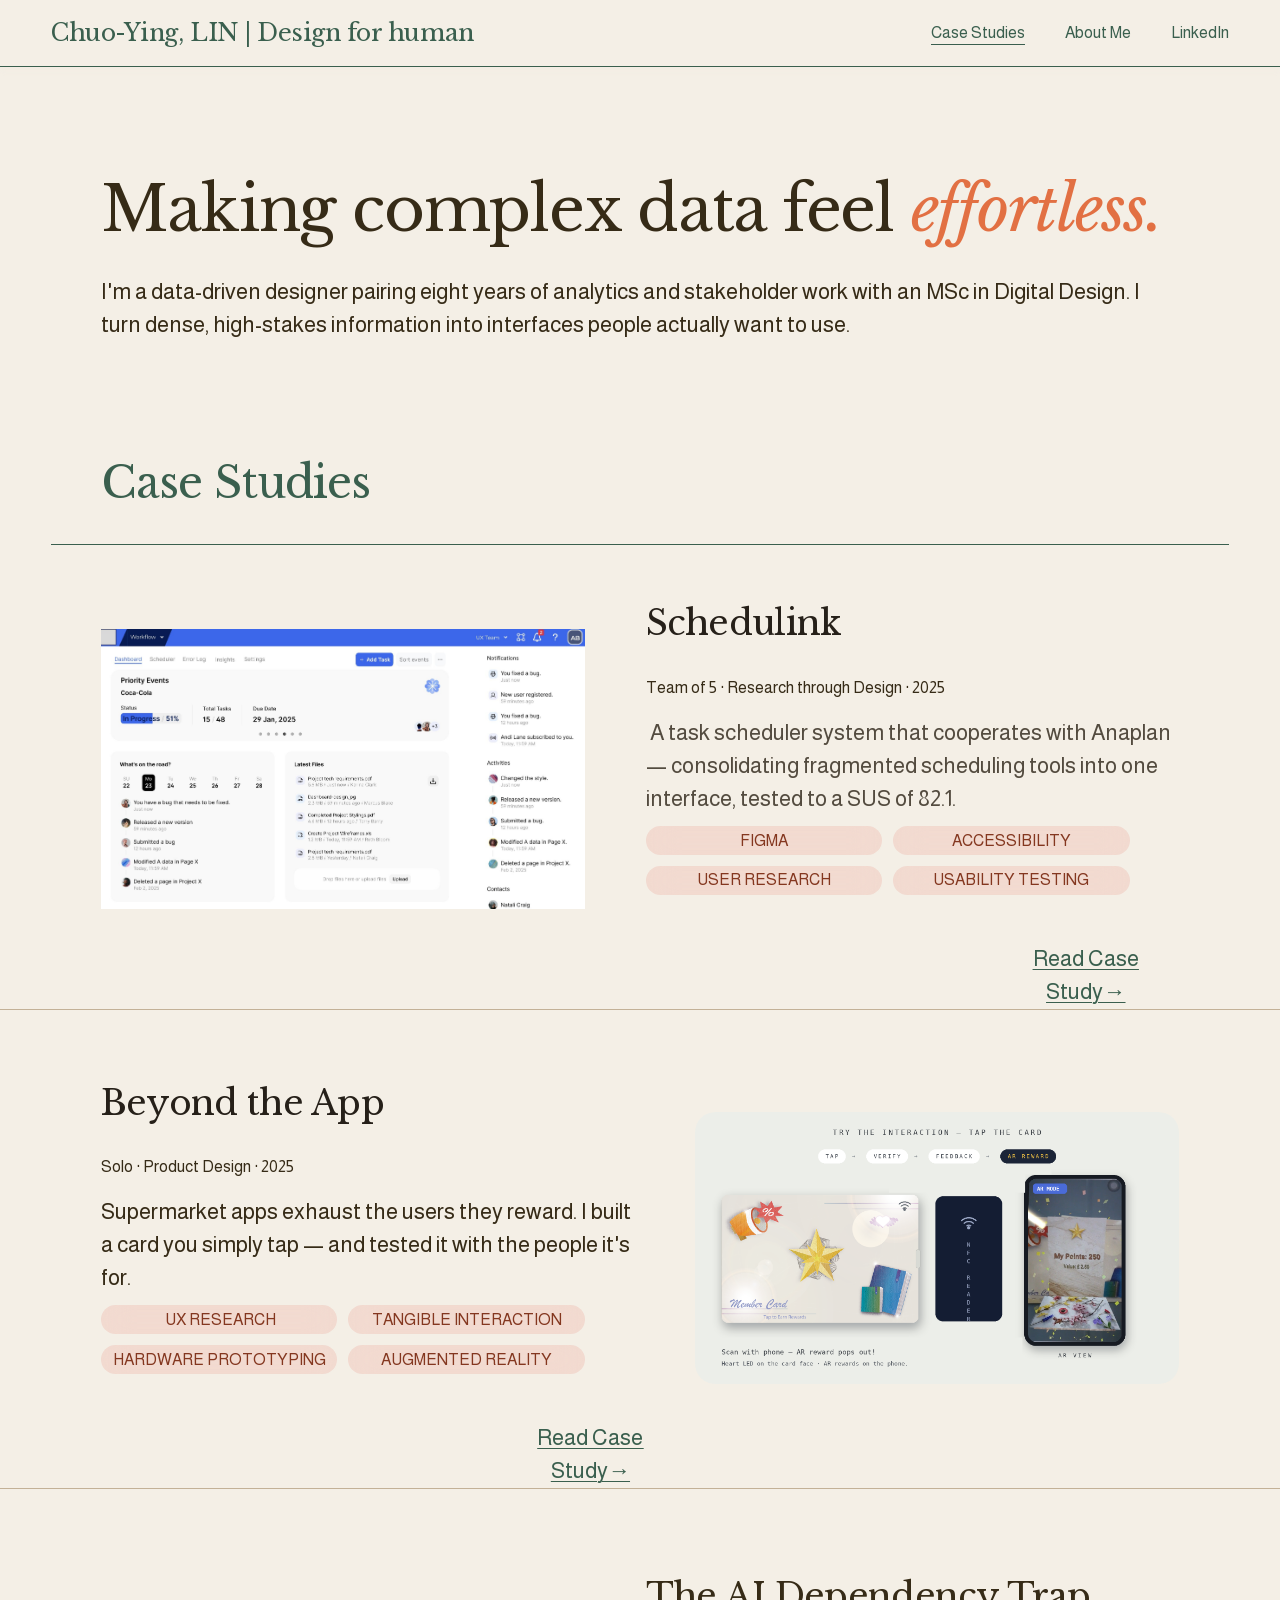
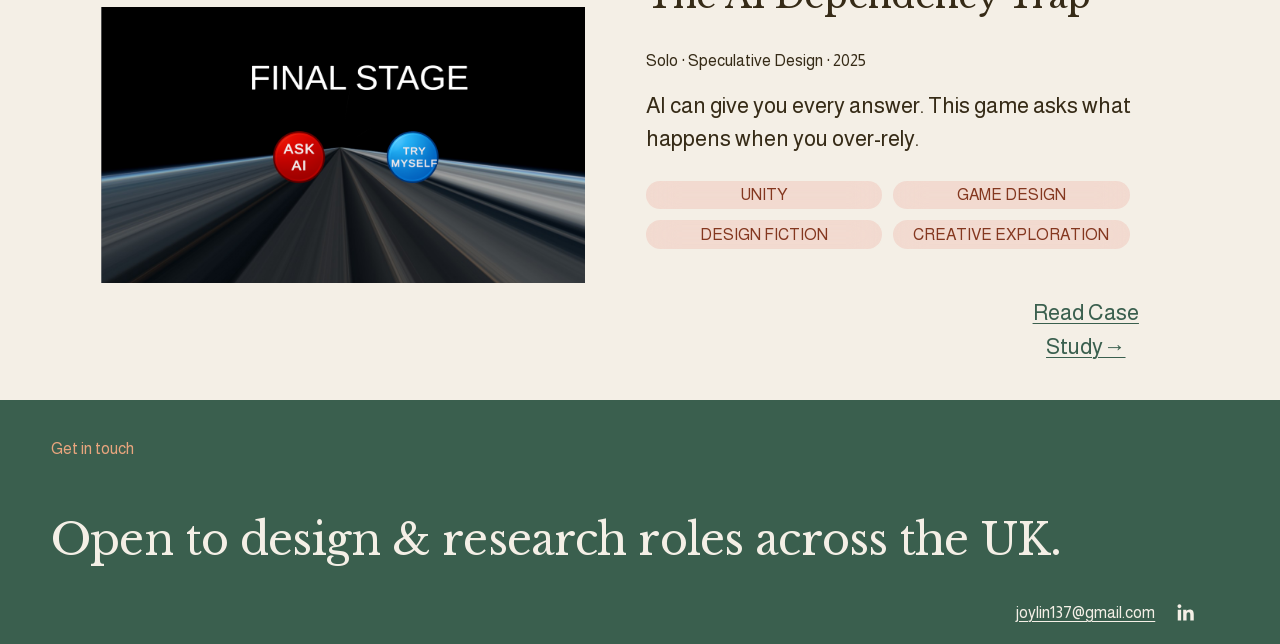
==== commit 8958c451: "Refresh homepage stylesheet cache for case styling fixes" ====
--- a/index.html
+++ b/index.html
@@ -127,7 +127,7 @@
 <link href="5c6bf4104c25.css" rel="stylesheet" type="text/css"/>
 <link href="fbe416521956.css" rel="stylesheet" type="text/css"/><link href="8441e3e62c55.css" rel="stylesheet" type="text/css"/><link href="683192df95f7.css" rel="stylesheet" type="text/css"/><link href="09b1dc1b3263.css" rel="stylesheet" type="text/css"/><link href="05590d81c155.css" rel="stylesheet" type="text/css"/><link href="92e365e55bc1.css" rel="stylesheet" type="text/css"/>
 
-<link href="static.css" rel="stylesheet"/></head>
+<link href="static.css?v=0545748" rel="stylesheet"/></head>
 <body class="tweak-blog-alternating-side-by-side-width-full tweak-blog-alternating-side-by-side-image-aspect-ratio-11-square tweak-blog-alternating-side-by-side-text-alignment-left tweak-blog-alternating-side-by-side-read-more-style-show tweak-blog-alternating-side-by-side-image-text-alignment-middle tweak-blog-alternating-side-by-side-delimiter-bullet tweak-blog-alternating-side-by-side-meta-position-top tweak-blog-alternating-side-by-side-primary-meta-categories tweak-blog-alternating-side-by-side-secondary-meta-date tweak-blog-alternating-side-by-side-excerpt-show image-block-poster-text-alignment-center image-block-card-content-position-center image-block-card-text-alignment-left image-block-overlap-content-position-center image-block-overlap-text-alignment-left image-block-collage-content-position-center image-block-collage-text-alignment-left image-block-stack-text-alignment-left form-use-theme-colors form-field-style-solid form-field-shape-square form-field-border-all form-field-checkbox-type-icon form-field-checkbox-fill-solid form-field-checkbox-color-inverted form-field-checkbox-shape-square form-field-checkbox-layout-stack form-field-radio-type-icon form-field-radio-fill-solid form-field-radio-color-normal form-field-radio-shape-pill form-field-radio-layout-stack form-field-survey-fill-solid form-field-survey-color-normal form-field-survey-shape-pill form-field-hover-focus-outline form-submit-button-style-label tweak-global-animations-complexity-level-detailed tweak-global-animations-animation-style-fade tweak-global-animations-animation-type-none tweak-global-animations-animation-curve-ease tweak-blog-masonry-width-full tweak-blog-masonry-text-alignment-left tweak-blog-masonry-primary-meta-categories tweak-blog-masonry-secondary-meta-date tweak-blog-masonry-meta-position-top tweak-blog-masonry-read-more-style-show tweak-blog-masonry-delimiter-space tweak-blog-masonry-image-placement-above tweak-blog-masonry-excerpt-show tweak-portfolio-grid-overlay-width-full tweak-portfolio-grid-overlay-height-large tweak-portfolio-grid-overlay-image-aspect-ratio-34-three-four-vertical tweak-portfolio-grid-overlay-text-placement-center tweak-portfolio-grid-overlay-show-text-after-hover tweak-blog-single-column-width-full tweak-blog-single-column-text-alignment-center tweak-blog-single-column-image-placement-above tweak-blog-single-column-delimiter-bullet tweak-blog-single-column-read-more-style-show tweak-blog-single-column-primary-meta-date tweak-blog-single-column-secondary-meta-categories tweak-blog-single-column-meta-position-top tweak-blog-single-column-content-title-only header-width-full tweak-fixed-header tweak-fixed-header-style-basic tweak-blog-item-width-medium tweak-blog-item-text-alignment-center tweak-blog-item-meta-position-above-title tweak-blog-item-show-categories tweak-blog-item-show-date tweak-blog-item-delimiter-bullet tweak-blog-side-by-side-width-full tweak-blog-side-by-side-image-placement-left tweak-blog-side-by-side-image-aspect-ratio-11-square tweak-blog-side-by-side-primary-meta-categories tweak-blog-side-by-side-secondary-meta-date tweak-blog-side-by-side-meta-position-top tweak-blog-side-by-side-text-alignment-left tweak-blog-side-by-side-image-text-alignment-middle tweak-blog-side-by-side-read-more-style-show tweak-blog-side-by-side-delimiter-bullet tweak-blog-side-by-side-excerpt-show primary-button-style-solid primary-button-shape-pill secondary-button-style-outline secondary-button-shape-pill tertiary-button-style-outline tertiary-button-shape-square tweak-events-stacked-width-full tweak-events-stacked-height-large tweak-events-stacked-show-thumbnails tweak-events-stacked-thumbnail-size-32-standard tweak-events-stacked-date-style-with-text tweak-events-stacked-show-time tweak-events-stacked-show-location tweak-events-stacked-show-excerpt tweak-blog-basic-grid-width-inset tweak-blog-basic-grid-image-aspect-ratio-32-standard tweak-blog-basic-grid-text-alignment-left tweak-blog-basic-grid-delimiter-bullet tweak-blog-basic-grid-image-placement-above tweak-blog-basic-grid-read-more-style-show tweak-blog-basic-grid-primary-meta-date tweak-blog-basic-grid-secondary-meta-categories tweak-blog-basic-grid-excerpt-show tweak-portfolio-grid-basic-width-full tweak-portfolio-grid-basic-height-large tweak-portfolio-grid-basic-image-aspect-ratio-11-square tweak-portfolio-grid-basic-text-alignment-left tweak-portfolio-grid-basic-hover-effect-fade header-overlay-alignment-center tweak-portfolio-index-background-link-format-stacked tweak-portfolio-index-background-width-full tweak-portfolio-index-background-height-large tweak-portfolio-index-background-vertical-alignment-middle tweak-portfolio-index-background-horizontal-alignment-center tweak-portfolio-index-background-delimiter-none tweak-portfolio-index-background-animation-type-fade tweak-portfolio-index-background-animation-duration-medium tweak-portfolio-hover-follow-layout-inline tweak-portfolio-hover-follow-delimiter-bullet tweak-portfolio-hover-follow-animation-type-fade tweak-portfolio-hover-follow-animation-duration-fast tweak-portfolio-hover-static-layout-inline tweak-portfolio-hover-static-front tweak-portfolio-hover-static-delimiter-hyphen tweak-portfolio-hover-static-animation-type-fade tweak-portfolio-hover-static-animation-duration-fast hide-opentable-icons opentable-style-dark tweak-product-quick-view-button-style-floating tweak-product-quick-view-button-position-bottom tweak-product-quick-view-lightbox-excerpt-display-truncate tweak-product-quick-view-lightbox-show-arrows tweak-product-quick-view-lightbox-show-close-button tweak-product-quick-view-lightbox-controls-weight-light native-currency-code-gbp collection-type-page collection-6a208cc200edfe4a06536084 collection-layout-default homepage mobile-style-available sqs-seven-one static-portfolio" id="collection-6a208cc200edfe4a06536084" tabindex="-1">
 <div class="clearfix site-wrapper" id="siteWrapper">
 
--- a/static.css
+++ b/static.css
@@ -15,6 +15,40 @@
 }
 .static-portfolio .sqs-native-video { width: 100%; }
 .static-portfolio .sqs-image-shape-container-element { visibility: visible; }
+/* All authored section dividers use the "none" shape. */
+.static-portfolio .has-section-divider[data-section-id] {
+  --divider-height: 0px;
+  padding-bottom: 0;
+}
+/* Restore the two authored rules between homepage case studies. */
+.static-portfolio.homepage main .has-section-divider .section-divider-display::after {
+  content: "";
+  position: absolute;
+  left: 0;
+  right: 0;
+  bottom: 0;
+  height: var(--stroke-thickness, 1px);
+  background: var(--section-divider-stroke-color);
+  pointer-events: none;
+}
+.static-portfolio.homepage main .sqs-html-content a:is(
+  [href="schedulink.html"],
+  [href="beyond-the-app.html"],
+  [href="the-ai-dependency-trap.html"]
+) {
+  color: #3A5F4E;
+  text-decoration: underline;
+  text-decoration-color: currentColor;
+  text-decoration-thickness: 1px;
+  text-underline-offset: 0.12em;
+}
+.static-portfolio.homepage main .sqs-html-content a:is(
+  [href="schedulink.html"],
+  [href="beyond-the-app.html"],
+  [href="the-ai-dependency-trap.html"]
+) .sqsrte-text-color--custom {
+  color: inherit !important;
+}
 body.static-menu-open { overflow: hidden; }
 .static-portfolio a:focus-visible,
 .static-portfolio button:focus-visible {
